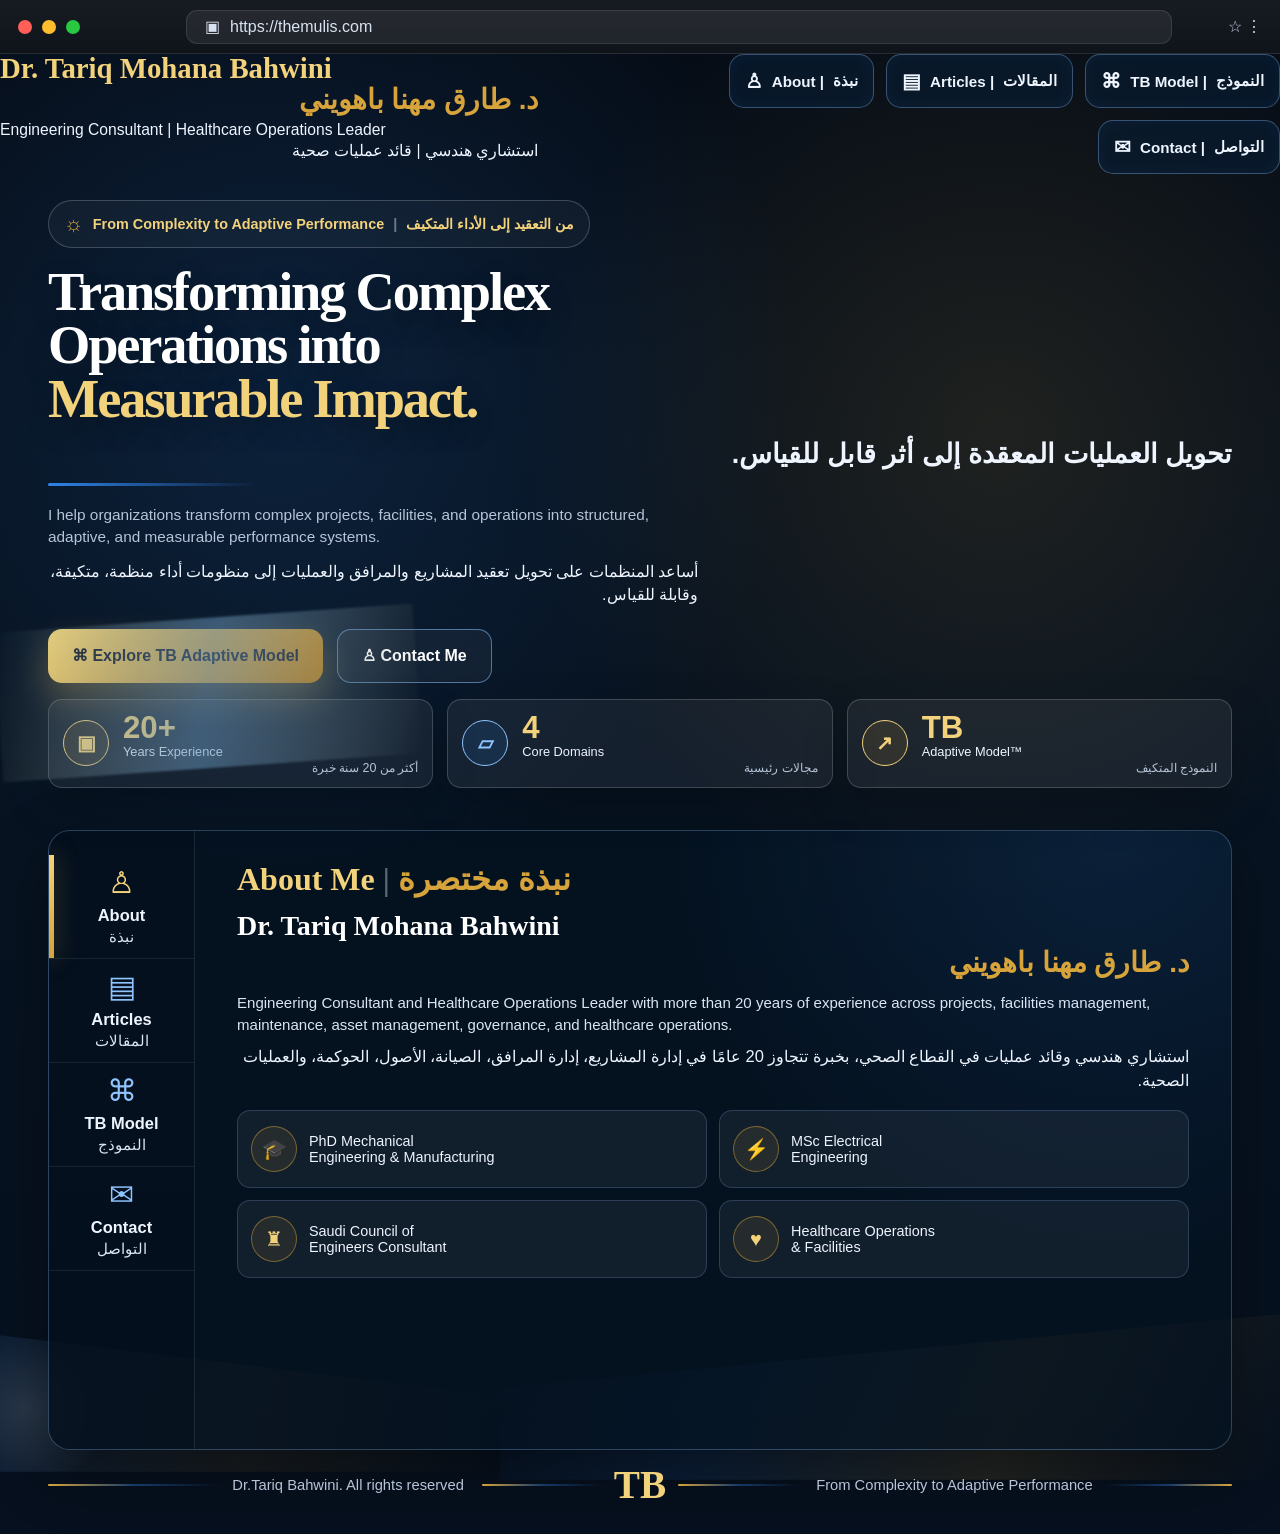
==== index.html @ d9ad5462 "Add files via upload" ====
<!DOCTYPE html><html lang="en"><head><meta charset="UTF-8"/><meta name="viewport" content="width=device-width, initial-scale=1.0"/><title>Dr. Tariq Mohana Bahwini | themulis.com</title><link rel="stylesheet" href="styles.css"/></head><body><main class="website-frame"><section class="browser-bar" aria-hidden="true"><div class="browser-dots"><span></span><span></span><span></span></div><div class="address-bar"><span>▣</span><span>https://themulis.com</span></div><div class="browser-icons">☆ ⋮</div></section>
<header class="top-header">
  <div class="brand-block"><h1>Dr. Tariq Mohana Bahwini</h1><h2 class="ar" dir="rtl">د. طارق مهنا باهويني</h2><p>Engineering Consultant | Healthcare Operations Leader</p><p class="ar" dir="rtl">استشاري هندسي | قائد عمليات صحية</p></div>
  <nav class="top-nav"><a class="" href="about.html"><span class="nav-icon">♙</span> About | <span class="ar">نبذة</span></a><a class="" href="articles.html"><span class="nav-icon">▤</span> Articles | <span class="ar">المقالات</span></a><a class="" href="tb-model.html"><span class="nav-icon">⌘</span> TB Model | <span class="ar">النموذج</span></a><a class="" href="contact.html"><span class="nav-icon">✉</span> Contact | <span class="ar">التواصل</span></a></nav>
</header><div class="page-shell home"><section class="hero-layout"><div class="hero-left"><div class="tagline"><span class="sun">☼</span><span>From Complexity to Adaptive Performance</span><span class="divider">|</span><span class="ar" dir="rtl">من التعقيد إلى الأداء المتكيف</span></div><h3 class="main-title">Transforming Complex<br/>Operations into<br/><span>Measurable Impact.</span></h3><h4 class="main-title-ar ar" dir="rtl">تحويل العمليات المعقدة إلى أثر قابل للقياس.</h4><div class="title-line"></div><p class="intro">I help organizations transform complex projects, facilities, and operations into structured, adaptive, and measurable performance systems.</p><p class="intro ar" dir="rtl">أساعد المنظمات على تحويل تعقيد المشاريع والمرافق والعمليات إلى منظومات أداء منظمة، متكيفة، وقابلة للقياس.</p><div class="actions"><a class="btn btn-gold" href="tb-model.html">⌘ Explore TB Adaptive Model</a><a class="btn btn-outline" href="contact.html">♙ Contact Me</a></div><div class="quick-stats"><div class="stat"><div class="circle-icon gold">▣</div><strong>20+</strong><p>Years Experience</p><small class="ar" dir="rtl">أكثر من 20 سنة خبرة</small></div><div class="stat"><div class="circle-icon blue">▱</div><strong>4</strong><p>Core Domains</p><small class="ar" dir="rtl">مجالات رئيسية</small></div><div class="stat"><div class="circle-icon gold">↗</div><strong>TB</strong><p>Adaptive Model™</p><small class="ar" dir="rtl">النموذج المتكيف</small></div></div></div><aside class="content-panel"><div class="side-tabs"><a class="side-tab active" href="about.html"><span>♙</span><strong>About</strong><small class="ar">نبذة</small></a><a class="side-tab" href="articles.html"><span>▤</span><strong>Articles</strong><small class="ar">المقالات</small></a><a class="side-tab" href="tb-model.html"><span>⌘</span><strong>TB Model</strong><small class="ar">النموذج</small></a><a class="side-tab" href="contact.html"><span>✉</span><strong>Contact</strong><small class="ar">التواصل</small></a></div><div class="panel-body"><section class="panel-section"><h3>About Me <span>|</span> <b class="ar">نبذة مختصرة</b></h3><h4>Dr. Tariq Mohana Bahwini</h4><h5 class="ar" dir="rtl">د. طارق مهنا باهويني</h5><p>Engineering Consultant and Healthcare Operations Leader with more than 20 years of experience across projects, facilities management, maintenance, asset management, governance, and healthcare operations.</p><p class="ar" dir="rtl">استشاري هندسي وقائد عمليات في القطاع الصحي، بخبرة تتجاوز 20 عامًا في إدارة المشاريع، إدارة المرافق، الصيانة، الأصول، الحوكمة، والعمليات الصحية.</p><div class="credentials"><div><span>🎓</span> PhD Mechanical<br/>Engineering & Manufacturing</div><div><span>⚡</span> MSc Electrical<br/>Engineering</div><div><span>♜</span> Saudi Council of<br/>Engineers Consultant</div><div><span>♥</span> Healthcare Operations<br/>& Facilities</div></div></section></div></aside></section><footer class="footer"><div class="footer-left"><span></span> Dr.Tariq Bahwini. All rights reserved</div><div class="footer-center"><span></span><b>TB</b><span></span></div><div class="footer-right">From Complexity to Adaptive Performance <span></span></div></footer></div></main><script src="script.js"></script></body></html>
---- styles.css ----
/* themulis.com — Multi-page Executive Website | Arabic font: Jannat */
:root{
  --navy-950:#050c16;--navy-900:#071321;--blue:#2f84e8;--blue-soft:#8fc4ff;
  --gold:#d7a33b;--gold-light:#f3d27c;--text:#eef5ff;--muted:#b6c4d8;
  --line:rgba(255,255,255,.14);--line-gold:rgba(215,163,59,.55);--shadow:0 22px 60px rgba(0,0,0,.38)
}
*{box-sizing:border-box}
html,body{margin:0;width:100%;min-height:100%;color:var(--text);background:#030812;font-family:Inter,"Segoe UI",Arial,sans-serif}
html{scroll-behavior:smooth} body{overflow-x:hidden}
.ar{font-family:Jannat,"Janna LT",Tajawal,"Noto Kufi Arabic","Segoe UI",Tahoma,Arial,sans-serif}
a{color:inherit}
.website-frame{width:100%;min-height:100vh;background:radial-gradient(circle at 22% 25%,rgba(47,132,232,.16),transparent 34%),radial-gradient(circle at 78% 28%,rgba(215,163,59,.12),transparent 32%),linear-gradient(180deg,var(--navy-950) 0%,var(--navy-900) 55%,#06101e 100%);position:relative;overflow:hidden}
.website-frame:before{content:"";position:absolute;left:0;bottom:62px;width:520px;height:210px;background:radial-gradient(circle at 5% 70%,rgba(255,255,255,.16),transparent 16%),linear-gradient(100deg,rgba(47,132,232,.15),rgba(215,163,59,.12),transparent);clip-path:polygon(0 35%,100% 65%,100% 100%,0 100%);opacity:.75}
.website-frame:after{content:"";position:absolute;right:0;bottom:54px;width:780px;height:230px;background:linear-gradient(115deg,transparent,rgba(47,132,232,.16),rgba(215,163,59,.18),transparent);clip-path:polygon(0 60%,100% 28%,100% 100%,0 100%);opacity:.75}
.browser-bar{height:54px;padding:0 18px;display:grid;grid-template-columns:150px 1fr 72px;align-items:center;gap:18px;background:linear-gradient(180deg,#171b22,#0f131a);border-bottom:1px solid rgba(255,255,255,.08);color:#d9e2f0;position:relative;z-index:5}
.browser-dots{display:flex;gap:10px;align-items:center}.browser-dots span{width:14px;height:14px;border-radius:50%;display:block}.browser-dots span:nth-child(1){background:#ff5f57}.browser-dots span:nth-child(2){background:#ffbd2e}.browser-dots span:nth-child(3){background:#28c840}
.address-bar{height:34px;border-radius:11px;background:rgba(255,255,255,.07);border:1px solid rgba(255,255,255,.10);display:flex;align-items:center;gap:10px;padding:0 18px}.browser-icons{text-align:right;color:#c8d3e4}
.page-shell{max-width:1720px;min-height:calc(100vh - 54px);margin:0 auto;padding:18px 48px 14px;position:relative;z-index:2;display:grid;grid-template-rows:auto 1fr auto;gap:12px}
.page-shell.home{height:calc(100vh - 54px);min-height:706px;overflow:hidden}
.top-header{display:grid;grid-template-columns:.86fr 1.14fr;gap:28px;align-items:start}
.brand-block h1{margin:0;color:var(--gold-light);font-family:Georgia,"Times New Roman",serif;font-size:clamp(1.75rem,2.25vw,2.75rem);font-weight:800;line-height:1.02}
.brand-block h2{margin:3px 0 6px;color:var(--gold);font-size:clamp(1.55rem,2.15vw,2.55rem);line-height:1.05;font-weight:800}
.brand-block p{margin:2px 0;color:var(--text);font-size:.98rem}
.top-nav{display:flex;justify-content:flex-end;gap:12px;flex-wrap:wrap}
.top-nav a{text-decoration:none;min-width:138px;height:54px;padding:0 15px;display:inline-flex;align-items:center;justify-content:center;gap:9px;border-radius:15px;color:var(--text);background:rgba(9,28,50,.68);border:1px solid rgba(143,196,255,.35);box-shadow:inset 0 0 18px rgba(47,132,232,.06);font-weight:700;font-size:.95rem}
.top-nav a.active,.top-nav a:hover{color:var(--gold-light);border-color:var(--line-gold);box-shadow:0 0 22px rgba(215,163,59,.18),inset 0 0 22px rgba(215,163,59,.08)}
.nav-icon{font-size:1.25rem}
.hero-layout{display:grid;grid-template-columns:.88fr 1.12fr;gap:42px;align-items:stretch;min-height:0}
.hero-left{padding-top:8px;position:relative;display:flex;flex-direction:column}
.hero-left:before{content:"";position:absolute;left:-50px;bottom:20px;width:420px;height:150px;opacity:.75;background:linear-gradient(100deg,transparent,rgba(47,132,232,.5),transparent),linear-gradient(105deg,transparent,rgba(215,163,59,.45),transparent);transform:rotate(-4deg);filter:blur(1px);pointer-events:none}
.tagline{display:inline-flex;align-items:center;gap:9px;width:fit-content;max-width:100%;color:var(--gold-light);border:1px solid rgba(255,255,255,.20);background:rgba(255,255,255,.035);border-radius:26px;padding:10px 15px;font-size:.9rem;font-weight:750;margin-bottom:18px}.sun{font-size:1.35rem;color:var(--gold)}.divider{color:rgba(255,255,255,.4)}
.main-title{margin:0;color:#fff;font-family:Georgia,"Times New Roman",serif;font-size:clamp(2.55rem,4.25vw,4.65rem);line-height:.98;font-weight:900;letter-spacing:-.04em;text-shadow:0 12px 28px rgba(0,0,0,.28)}
.main-title span{color:var(--gold-light)}.main-title-ar{margin:12px 0 0;color:#eef5ff;font-size:clamp(1.35rem,2.1vw,2.25rem);line-height:1.22;font-weight:850}
.title-line{width:210px;height:3px;border-radius:999px;margin:12px 0;background:linear-gradient(90deg,var(--blue),transparent)}
.intro{max-width:650px;margin:6px 0;color:var(--muted);font-size:.96rem;line-height:1.45}.intro.ar{color:var(--text);font-size:1rem}
.actions{margin-top:16px;display:flex;gap:14px;flex-wrap:wrap}.btn{min-height:54px;padding:0 24px;border-radius:14px;display:inline-flex;align-items:center;justify-content:center;gap:10px;text-decoration:none;font-size:1rem;font-weight:800;transition:transform .22s ease,box-shadow .22s ease}.btn:hover{transform:translateY(-2px)}
.btn-gold{color:#111827;background:linear-gradient(135deg,#f6d879,#d7a33b 60%,#b77b16);box-shadow:0 16px 34px rgba(215,163,59,.32)}.btn-outline{color:#fff;background:rgba(255,255,255,.045);border:1px solid rgba(143,196,255,.52)}
.quick-stats{margin-top:auto;display:grid;grid-template-columns:repeat(3,minmax(0,1fr));gap:14px;padding-top:16px}.stat{min-height:86px;display:grid;grid-template-columns:50px 1fr;column-gap:10px;align-items:center;padding:12px 14px;border-radius:14px;background:rgba(255,255,255,.06);border:1px solid rgba(255,255,255,.18);box-shadow:0 18px 44px rgba(0,0,0,.22)}
.circle-icon{grid-row:span 3;width:46px;height:46px;border-radius:50%;display:grid;place-items:center;font-weight:900;font-size:1.28rem;border:1px solid currentColor}.circle-icon.gold{color:var(--gold-light);background:rgba(215,163,59,.11)}.circle-icon.blue{color:var(--blue-soft);background:rgba(47,132,232,.12)}
.stat strong{color:var(--gold-light);font-size:1.95rem;line-height:1}.stat p{margin:1px 0;color:var(--text);font-size:.8rem}.stat small{color:var(--muted);font-size:.78rem}
.content-panel{display:grid;grid-template-columns:146px 1fr;min-height:0;height:100%;border-radius:22px;background:radial-gradient(circle at 90% 0%,rgba(47,132,232,.12),transparent 36%),rgba(5,18,33,.72);border:1px solid rgba(143,196,255,.28);box-shadow:var(--shadow);overflow:hidden}
.side-tabs{padding:24px 0;background:rgba(5,15,28,.45);border-right:1px solid rgba(255,255,255,.10)}.side-tab{height:104px;padding:10px;text-decoration:none;color:var(--text);display:flex;flex-direction:column;align-items:center;justify-content:center;text-align:center;border-bottom:1px solid rgba(255,255,255,.08);position:relative}.side-tab.active:before{content:"";position:absolute;left:0;top:0;width:5px;height:100%;background:linear-gradient(180deg,var(--gold-light),var(--gold));box-shadow:0 0 22px rgba(215,163,59,.5)}
.side-tab span{color:var(--blue-soft);font-size:1.85rem;margin-bottom:6px}.side-tab.active span{color:var(--gold-light)}.side-tab strong{font-size:1.03rem;line-height:1.1}.side-tab small{font-size:.95rem;color:#dbe5f4;margin-top:4px}
.panel-body{padding:32px 42px;position:relative;overflow:hidden}.panel-section{margin-bottom:20px}.panel-section h3{margin:0 0 14px;color:var(--gold-light);font-family:Georgia,"Times New Roman",serif;font-size:2rem;line-height:1.05}.panel-section h3 span{color:rgba(255,255,255,.36)}.panel-section h3 b{color:var(--gold);font-family:Jannat,"Janna LT",Tajawal,Arial,sans-serif}
.panel-section h4{margin:0 0 4px;font-size:1.75rem;font-family:Georgia,"Times New Roman",serif;color:#fff}.panel-section h5{margin:0 0 12px;color:var(--gold);font-size:1.75rem;line-height:1.2}.panel-section p{color:#dbe5f4;font-size:.94rem;line-height:1.45;margin:9px 0}.panel-section p.ar{font-size:1.03rem;color:var(--text)}
.credentials{margin-top:18px;display:grid;grid-template-columns:repeat(2,minmax(0,1fr));gap:12px}.credentials div{min-height:78px;display:flex;align-items:center;gap:12px;padding:13px;border-radius:13px;background:rgba(255,255,255,.055);border:1px solid rgba(143,196,255,.20);color:var(--text);font-size:.9rem}.credentials span{width:46px;height:46px;flex:0 0 46px;border-radius:50%;display:grid;place-items:center;color:var(--gold-light);border:1px solid rgba(215,163,59,.48);background:rgba(215,163,59,.10);font-size:1.25rem}
.small-section{padding-top:14px;border-top:1px solid rgba(255,255,255,.08)}.panel-link{display:inline-block;margin-top:6px;color:var(--gold-light);text-decoration:none;font-weight:800}.cycle{display:inline-block;color:#08121e!important;background:linear-gradient(135deg,#f6d879,#d7a33b);padding:9px 14px;border-radius:999px;font-weight:850}.contact-links{display:flex;flex-wrap:wrap;gap:9px;margin-top:12px}.contact-links a{text-decoration:none;color:var(--text);border:1px solid rgba(143,196,255,.25);background:rgba(255,255,255,.05);padding:8px 12px;border-radius:12px;font-weight:700;font-size:.9rem}
.footer{display:grid;grid-template-columns:1fr auto 1fr;align-items:center;gap:18px;color:var(--muted);font-size:.92rem;position:relative;z-index:3;min-height:46px}.footer-left,.footer-right,.footer-center{display:flex;align-items:center;gap:12px}.footer-right{justify-content:flex-end}.footer-left span,.footer-right span,.footer-center span{height:2px;flex:1;min-width:90px;border-radius:99px;background:linear-gradient(90deg,var(--gold),rgba(47,132,232,.38),transparent)}.footer-right span{background:linear-gradient(90deg,transparent,rgba(47,132,232,.38),var(--gold))}.footer-center b{font-family:Georgia,"Times New Roman",serif;color:var(--gold-light);font-size:2.45rem;line-height:1}.footer-center span{width:120px;flex:unset}

/* Inner pages */
.inner-shell{max-width:1220px;margin:0 auto;padding:28px 48px 42px;position:relative;z-index:2}
.inner-card{background:rgba(5,18,33,.78);border:1px solid rgba(143,196,255,.24);border-radius:24px;box-shadow:var(--shadow);padding:34px;margin-top:24px}
.inner-title{color:var(--gold-light);font-family:Georgia,"Times New Roman",serif;font-size:2.55rem;margin:0 0 8px}.inner-subtitle{color:var(--muted);font-size:1.05rem;margin:0 0 22px}
.back-link{display:inline-flex;gap:8px;align-items:center;text-decoration:none;color:#111827;background:linear-gradient(135deg,#f6d879,#d7a33b);padding:12px 18px;border-radius:12px;font-weight:800}
.cv-grid,.article-grid,.model-grid,.contact-grid{display:grid;grid-template-columns:repeat(2,minmax(0,1fr));gap:18px}.cv-block,.article-card,.model-card,.contact-card{background:rgba(255,255,255,.055);border:1px solid rgba(215,163,59,.18);border-radius:18px;padding:20px}.cv-block h3,.article-card h3,.model-card h3,.contact-card h3{color:var(--gold-light);margin:0 0 10px;font-size:1.25rem}.cv-block p,.cv-block li,.article-card p,.model-card p,.contact-card li{color:#dbe5f4;line-height:1.55}.full{grid-column:1/-1}.cv-block ul,.contact-card ul{margin:0;padding-left:20px}.contact-card a,.article-card a{color:var(--gold-light);font-weight:800;text-decoration:none}.badge-row{display:flex;flex-wrap:wrap;gap:10px}.badge{border:1px solid rgba(143,196,255,.28);border-radius:999px;padding:8px 12px;color:#fff;background:rgba(255,255,255,.05);font-weight:700}

@media(max-width:1280px){.page-shell.home{height:auto;min-height:calc(100vh - 54px);overflow:visible}.website-frame{height:auto;min-height:100vh;overflow:visible}.hero-layout{grid-template-columns:1fr}.content-panel{min-height:620px}}
@media(max-width:960px){.browser-bar{display:none}.page-shell,.inner-shell{padding:22px 18px;height:auto}.top-header{grid-template-columns:1fr}.top-nav{justify-content:flex-start}.top-nav a{min-width:135px}.quick-stats,.cv-grid,.article-grid,.model-grid,.contact-grid{grid-template-columns:1fr}.content-panel{grid-template-columns:1fr;min-height:auto}.side-tabs{display:grid;grid-template-columns:repeat(4,1fr);padding:0;border-right:none;border-bottom:1px solid rgba(255,255,255,.10)}.side-tab{height:86px}.side-tab.active:before{width:100%;height:4px}.panel-body{padding:28px 22px}.credentials{grid-template-columns:1fr}.footer{grid-template-columns:1fr}.footer-right{justify-content:flex-start}}
@media(max-width:640px){.brand-block h1{font-size:2rem}.brand-block h2{font-size:1.75rem}.tagline{display:flex;flex-wrap:wrap}.main-title{font-size:2.65rem}.main-title-ar{font-size:1.35rem}.actions .btn{width:100%}.top-nav{display:none}.side-tabs{grid-template-columns:repeat(2,1fr)}.panel-section h3{font-size:1.65rem}.panel-section h4,.panel-section h5{font-size:1.42rem}.inner-title{font-size:2rem}.inner-card{padding:22px}}
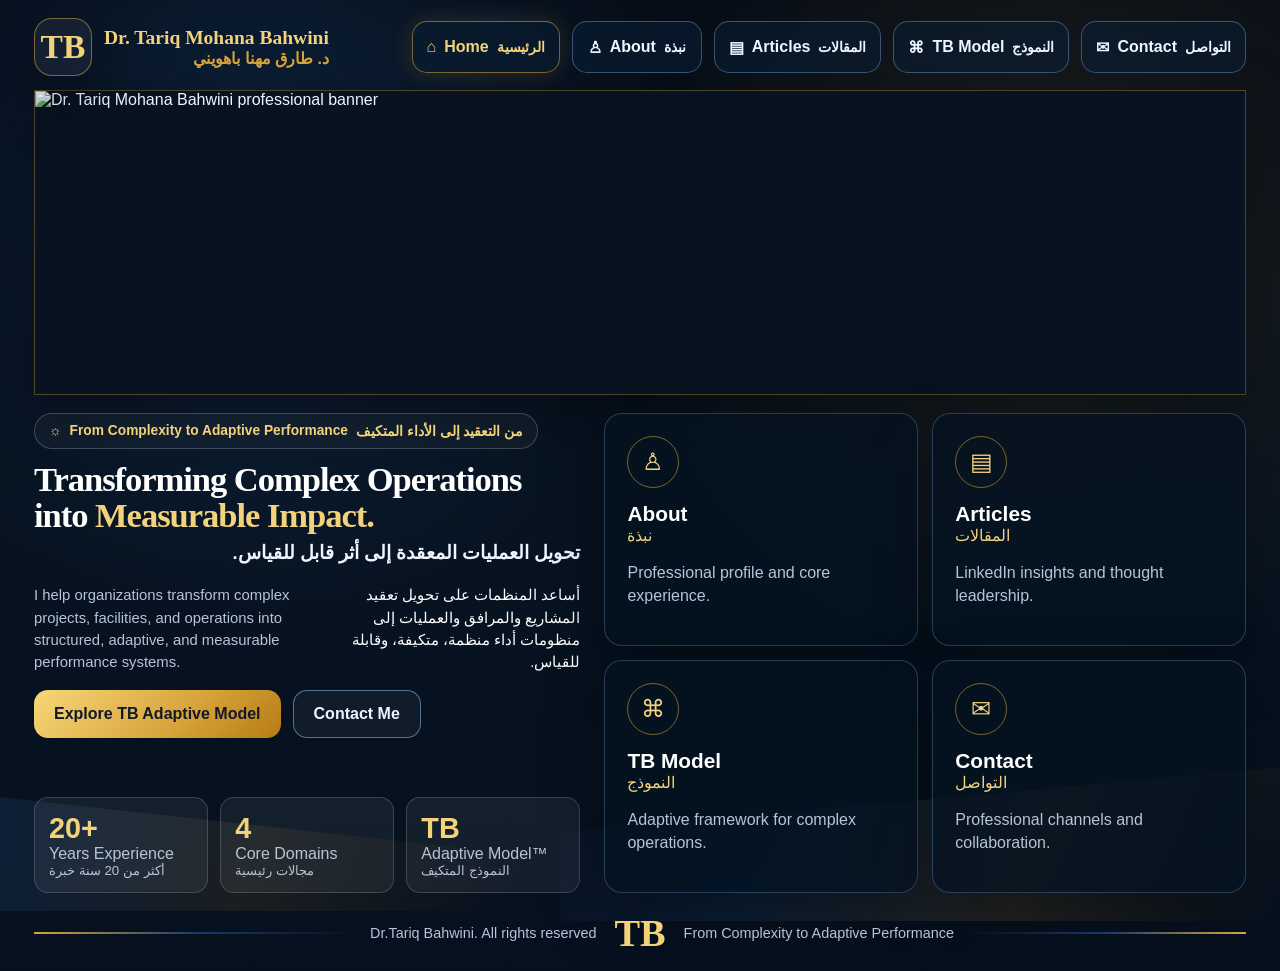
==== commit ecd16617: "Add files via upload" ====
--- a/index.html
+++ b/index.html
@@ -1,5 +1,69 @@
-<!DOCTYPE html><html lang="en"><head><meta charset="UTF-8"/><meta name="viewport" content="width=device-width, initial-scale=1.0"/><title>Dr. Tariq Mohana Bahwini | themulis.com</title><link rel="stylesheet" href="styles.css"/></head><body><main class="website-frame"><section class="browser-bar" aria-hidden="true"><div class="browser-dots"><span></span><span></span><span></span></div><div class="address-bar"><span>▣</span><span>https://themulis.com</span></div><div class="browser-icons">☆ ⋮</div></section>
-<header class="top-header">
-  <div class="brand-block"><h1>Dr. Tariq Mohana Bahwini</h1><h2 class="ar" dir="rtl">د. طارق مهنا باهويني</h2><p>Engineering Consultant | Healthcare Operations Leader</p><p class="ar" dir="rtl">استشاري هندسي | قائد عمليات صحية</p></div>
-  <nav class="top-nav"><a class="" href="about.html"><span class="nav-icon">♙</span> About | <span class="ar">نبذة</span></a><a class="" href="articles.html"><span class="nav-icon">▤</span> Articles | <span class="ar">المقالات</span></a><a class="" href="tb-model.html"><span class="nav-icon">⌘</span> TB Model | <span class="ar">النموذج</span></a><a class="" href="contact.html"><span class="nav-icon">✉</span> Contact | <span class="ar">التواصل</span></a></nav>
-</header><div class="page-shell home"><section class="hero-layout"><div class="hero-left"><div class="tagline"><span class="sun">☼</span><span>From Complexity to Adaptive Performance</span><span class="divider">|</span><span class="ar" dir="rtl">من التعقيد إلى الأداء المتكيف</span></div><h3 class="main-title">Transforming Complex<br/>Operations into<br/><span>Measurable Impact.</span></h3><h4 class="main-title-ar ar" dir="rtl">تحويل العمليات المعقدة إلى أثر قابل للقياس.</h4><div class="title-line"></div><p class="intro">I help organizations transform complex projects, facilities, and operations into structured, adaptive, and measurable performance systems.</p><p class="intro ar" dir="rtl">أساعد المنظمات على تحويل تعقيد المشاريع والمرافق والعمليات إلى منظومات أداء منظمة، متكيفة، وقابلة للقياس.</p><div class="actions"><a class="btn btn-gold" href="tb-model.html">⌘ Explore TB Adaptive Model</a><a class="btn btn-outline" href="contact.html">♙ Contact Me</a></div><div class="quick-stats"><div class="stat"><div class="circle-icon gold">▣</div><strong>20+</strong><p>Years Experience</p><small class="ar" dir="rtl">أكثر من 20 سنة خبرة</small></div><div class="stat"><div class="circle-icon blue">▱</div><strong>4</strong><p>Core Domains</p><small class="ar" dir="rtl">مجالات رئيسية</small></div><div class="stat"><div class="circle-icon gold">↗</div><strong>TB</strong><p>Adaptive Model™</p><small class="ar" dir="rtl">النموذج المتكيف</small></div></div></div><aside class="content-panel"><div class="side-tabs"><a class="side-tab active" href="about.html"><span>♙</span><strong>About</strong><small class="ar">نبذة</small></a><a class="side-tab" href="articles.html"><span>▤</span><strong>Articles</strong><small class="ar">المقالات</small></a><a class="side-tab" href="tb-model.html"><span>⌘</span><strong>TB Model</strong><small class="ar">النموذج</small></a><a class="side-tab" href="contact.html"><span>✉</span><strong>Contact</strong><small class="ar">التواصل</small></a></div><div class="panel-body"><section class="panel-section"><h3>About Me <span>|</span> <b class="ar">نبذة مختصرة</b></h3><h4>Dr. Tariq Mohana Bahwini</h4><h5 class="ar" dir="rtl">د. طارق مهنا باهويني</h5><p>Engineering Consultant and Healthcare Operations Leader with more than 20 years of experience across projects, facilities management, maintenance, asset management, governance, and healthcare operations.</p><p class="ar" dir="rtl">استشاري هندسي وقائد عمليات في القطاع الصحي، بخبرة تتجاوز 20 عامًا في إدارة المشاريع، إدارة المرافق، الصيانة، الأصول، الحوكمة، والعمليات الصحية.</p><div class="credentials"><div><span>🎓</span> PhD Mechanical<br/>Engineering & Manufacturing</div><div><span>⚡</span> MSc Electrical<br/>Engineering</div><div><span>♜</span> Saudi Council of<br/>Engineers Consultant</div><div><span>♥</span> Healthcare Operations<br/>& Facilities</div></div></section></div></aside></section><footer class="footer"><div class="footer-left"><span></span> Dr.Tariq Bahwini. All rights reserved</div><div class="footer-center"><span></span><b>TB</b><span></span></div><div class="footer-right">From Complexity to Adaptive Performance <span></span></div></footer></div></main><script src="script.js"></script></body></html>+<!DOCTYPE html>
+<html lang="en">
+<head>
+  <meta charset="UTF-8" />
+  <meta name="viewport" content="width=device-width, initial-scale=1.0" />
+  <title>Dr. Tariq Mohana Bahwini | themulis.com</title>
+  <link rel="stylesheet" href="styles.css" />
+</head>
+<body>
+<main class="site">
+  
+<header class="site-header">
+  <a class="brand" href="index.html" aria-label="Home">
+    <strong>TB</strong>
+    <div>
+      <b>Dr. Tariq Mohana Bahwini</b>
+      <small class="ar" dir="rtl">د. طارق مهنا باهويني</small>
+    </div>
+  </a>
+  <button class="menu-toggle" aria-label="Open menu">☰</button>
+  <nav class="site-nav"><a class="active" href="index.html"><span>⌂</span>Home<small class="ar">الرئيسية</small></a><a class="" href="about.html"><span>♙</span>About<small class="ar">نبذة</small></a><a class="" href="articles.html"><span>▤</span>Articles<small class="ar">المقالات</small></a><a class="" href="tb-model.html"><span>⌘</span>TB Model<small class="ar">النموذج</small></a><a class="" href="contact.html"><span>✉</span>Contact<small class="ar">التواصل</small></a></nav>
+</header>
+
+  <section class="banner-hero">
+    <img src="assets/linkedin-banner.png" alt="Dr. Tariq Mohana Bahwini professional banner" />
+  </section>
+
+  <section class="home-grid">
+    <div class="hero-copy">
+      <div class="tagline">
+        <span>☼</span>
+        <p>From Complexity to Adaptive Performance</p>
+        <b class="ar" dir="rtl">من التعقيد إلى الأداء المتكيف</b>
+      </div>
+      <h1>Transforming Complex Operations into <em>Measurable Impact.</em></h1>
+      <h2 class="ar" dir="rtl">تحويل العمليات المعقدة إلى أثر قابل للقياس.</h2>
+      <div class="intro-row">
+        <p>I help organizations transform complex projects, facilities, and operations into structured, adaptive, and measurable performance systems.</p>
+        <p class="ar" dir="rtl">أساعد المنظمات على تحويل تعقيد المشاريع والمرافق والعمليات إلى منظومات أداء منظمة، متكيفة، وقابلة للقياس.</p>
+      </div>
+      <div class="actions">
+        <a class="btn gold" href="tb-model.html">Explore TB Adaptive Model</a>
+        <a class="btn ghost" href="contact.html">Contact Me</a>
+      </div>
+      <div class="stats">
+        <article><b>20+</b><span>Years Experience</span><small class="ar">أكثر من 20 سنة خبرة</small></article>
+        <article><b>4</b><span>Core Domains</span><small class="ar">مجالات رئيسية</small></article>
+        <article><b>TB</b><span>Adaptive Model™</span><small class="ar">النموذج المتكيف</small></article>
+      </div>
+    </div>
+
+    <div class="home-panel">
+      <a href="about.html"><span>♙</span><b>About</b><small class="ar">نبذة</small><p>Professional profile and core experience.</p></a>
+      <a href="articles.html"><span>▤</span><b>Articles</b><small class="ar">المقالات</small><p>LinkedIn insights and thought leadership.</p></a>
+      <a href="tb-model.html"><span>⌘</span><b>TB Model</b><small class="ar">النموذج</small><p>Adaptive framework for complex operations.</p></a>
+      <a href="contact.html"><span>✉</span><b>Contact</b><small class="ar">التواصل</small><p>Professional channels and collaboration.</p></a>
+    </div>
+  </section>
+  
+<footer class="footer">
+  <div><span></span>Dr.Tariq Bahwini. All rights reserved</div>
+  <strong>TB</strong>
+  <div>From Complexity to Adaptive Performance<span></span></div>
+</footer>
+
+</main>
+<script src="script.js"></script>
+</body>
+</html>
--- a/styles.css
+++ b/styles.css
@@ -1,59 +1,14 @@
-/* themulis.com — Multi-page Executive Website | Arabic font: Jannat */
-:root{
-  --navy-950:#050c16;--navy-900:#071321;--blue:#2f84e8;--blue-soft:#8fc4ff;
-  --gold:#d7a33b;--gold-light:#f3d27c;--text:#eef5ff;--muted:#b6c4d8;
-  --line:rgba(255,255,255,.14);--line-gold:rgba(215,163,59,.55);--shadow:0 22px 60px rgba(0,0,0,.38)
-}
-*{box-sizing:border-box}
-html,body{margin:0;width:100%;min-height:100%;color:var(--text);background:#030812;font-family:Inter,"Segoe UI",Arial,sans-serif}
-html{scroll-behavior:smooth} body{overflow-x:hidden}
-.ar{font-family:Jannat,"Janna LT",Tajawal,"Noto Kufi Arabic","Segoe UI",Tahoma,Arial,sans-serif}
-a{color:inherit}
-.website-frame{width:100%;min-height:100vh;background:radial-gradient(circle at 22% 25%,rgba(47,132,232,.16),transparent 34%),radial-gradient(circle at 78% 28%,rgba(215,163,59,.12),transparent 32%),linear-gradient(180deg,var(--navy-950) 0%,var(--navy-900) 55%,#06101e 100%);position:relative;overflow:hidden}
-.website-frame:before{content:"";position:absolute;left:0;bottom:62px;width:520px;height:210px;background:radial-gradient(circle at 5% 70%,rgba(255,255,255,.16),transparent 16%),linear-gradient(100deg,rgba(47,132,232,.15),rgba(215,163,59,.12),transparent);clip-path:polygon(0 35%,100% 65%,100% 100%,0 100%);opacity:.75}
-.website-frame:after{content:"";position:absolute;right:0;bottom:54px;width:780px;height:230px;background:linear-gradient(115deg,transparent,rgba(47,132,232,.16),rgba(215,163,59,.18),transparent);clip-path:polygon(0 60%,100% 28%,100% 100%,0 100%);opacity:.75}
-.browser-bar{height:54px;padding:0 18px;display:grid;grid-template-columns:150px 1fr 72px;align-items:center;gap:18px;background:linear-gradient(180deg,#171b22,#0f131a);border-bottom:1px solid rgba(255,255,255,.08);color:#d9e2f0;position:relative;z-index:5}
-.browser-dots{display:flex;gap:10px;align-items:center}.browser-dots span{width:14px;height:14px;border-radius:50%;display:block}.browser-dots span:nth-child(1){background:#ff5f57}.browser-dots span:nth-child(2){background:#ffbd2e}.browser-dots span:nth-child(3){background:#28c840}
-.address-bar{height:34px;border-radius:11px;background:rgba(255,255,255,.07);border:1px solid rgba(255,255,255,.10);display:flex;align-items:center;gap:10px;padding:0 18px}.browser-icons{text-align:right;color:#c8d3e4}
-.page-shell{max-width:1720px;min-height:calc(100vh - 54px);margin:0 auto;padding:18px 48px 14px;position:relative;z-index:2;display:grid;grid-template-rows:auto 1fr auto;gap:12px}
-.page-shell.home{height:calc(100vh - 54px);min-height:706px;overflow:hidden}
-.top-header{display:grid;grid-template-columns:.86fr 1.14fr;gap:28px;align-items:start}
-.brand-block h1{margin:0;color:var(--gold-light);font-family:Georgia,"Times New Roman",serif;font-size:clamp(1.75rem,2.25vw,2.75rem);font-weight:800;line-height:1.02}
-.brand-block h2{margin:3px 0 6px;color:var(--gold);font-size:clamp(1.55rem,2.15vw,2.55rem);line-height:1.05;font-weight:800}
-.brand-block p{margin:2px 0;color:var(--text);font-size:.98rem}
-.top-nav{display:flex;justify-content:flex-end;gap:12px;flex-wrap:wrap}
-.top-nav a{text-decoration:none;min-width:138px;height:54px;padding:0 15px;display:inline-flex;align-items:center;justify-content:center;gap:9px;border-radius:15px;color:var(--text);background:rgba(9,28,50,.68);border:1px solid rgba(143,196,255,.35);box-shadow:inset 0 0 18px rgba(47,132,232,.06);font-weight:700;font-size:.95rem}
-.top-nav a.active,.top-nav a:hover{color:var(--gold-light);border-color:var(--line-gold);box-shadow:0 0 22px rgba(215,163,59,.18),inset 0 0 22px rgba(215,163,59,.08)}
-.nav-icon{font-size:1.25rem}
-.hero-layout{display:grid;grid-template-columns:.88fr 1.12fr;gap:42px;align-items:stretch;min-height:0}
-.hero-left{padding-top:8px;position:relative;display:flex;flex-direction:column}
-.hero-left:before{content:"";position:absolute;left:-50px;bottom:20px;width:420px;height:150px;opacity:.75;background:linear-gradient(100deg,transparent,rgba(47,132,232,.5),transparent),linear-gradient(105deg,transparent,rgba(215,163,59,.45),transparent);transform:rotate(-4deg);filter:blur(1px);pointer-events:none}
-.tagline{display:inline-flex;align-items:center;gap:9px;width:fit-content;max-width:100%;color:var(--gold-light);border:1px solid rgba(255,255,255,.20);background:rgba(255,255,255,.035);border-radius:26px;padding:10px 15px;font-size:.9rem;font-weight:750;margin-bottom:18px}.sun{font-size:1.35rem;color:var(--gold)}.divider{color:rgba(255,255,255,.4)}
-.main-title{margin:0;color:#fff;font-family:Georgia,"Times New Roman",serif;font-size:clamp(2.55rem,4.25vw,4.65rem);line-height:.98;font-weight:900;letter-spacing:-.04em;text-shadow:0 12px 28px rgba(0,0,0,.28)}
-.main-title span{color:var(--gold-light)}.main-title-ar{margin:12px 0 0;color:#eef5ff;font-size:clamp(1.35rem,2.1vw,2.25rem);line-height:1.22;font-weight:850}
-.title-line{width:210px;height:3px;border-radius:999px;margin:12px 0;background:linear-gradient(90deg,var(--blue),transparent)}
-.intro{max-width:650px;margin:6px 0;color:var(--muted);font-size:.96rem;line-height:1.45}.intro.ar{color:var(--text);font-size:1rem}
-.actions{margin-top:16px;display:flex;gap:14px;flex-wrap:wrap}.btn{min-height:54px;padding:0 24px;border-radius:14px;display:inline-flex;align-items:center;justify-content:center;gap:10px;text-decoration:none;font-size:1rem;font-weight:800;transition:transform .22s ease,box-shadow .22s ease}.btn:hover{transform:translateY(-2px)}
-.btn-gold{color:#111827;background:linear-gradient(135deg,#f6d879,#d7a33b 60%,#b77b16);box-shadow:0 16px 34px rgba(215,163,59,.32)}.btn-outline{color:#fff;background:rgba(255,255,255,.045);border:1px solid rgba(143,196,255,.52)}
-.quick-stats{margin-top:auto;display:grid;grid-template-columns:repeat(3,minmax(0,1fr));gap:14px;padding-top:16px}.stat{min-height:86px;display:grid;grid-template-columns:50px 1fr;column-gap:10px;align-items:center;padding:12px 14px;border-radius:14px;background:rgba(255,255,255,.06);border:1px solid rgba(255,255,255,.18);box-shadow:0 18px 44px rgba(0,0,0,.22)}
-.circle-icon{grid-row:span 3;width:46px;height:46px;border-radius:50%;display:grid;place-items:center;font-weight:900;font-size:1.28rem;border:1px solid currentColor}.circle-icon.gold{color:var(--gold-light);background:rgba(215,163,59,.11)}.circle-icon.blue{color:var(--blue-soft);background:rgba(47,132,232,.12)}
-.stat strong{color:var(--gold-light);font-size:1.95rem;line-height:1}.stat p{margin:1px 0;color:var(--text);font-size:.8rem}.stat small{color:var(--muted);font-size:.78rem}
-.content-panel{display:grid;grid-template-columns:146px 1fr;min-height:0;height:100%;border-radius:22px;background:radial-gradient(circle at 90% 0%,rgba(47,132,232,.12),transparent 36%),rgba(5,18,33,.72);border:1px solid rgba(143,196,255,.28);box-shadow:var(--shadow);overflow:hidden}
-.side-tabs{padding:24px 0;background:rgba(5,15,28,.45);border-right:1px solid rgba(255,255,255,.10)}.side-tab{height:104px;padding:10px;text-decoration:none;color:var(--text);display:flex;flex-direction:column;align-items:center;justify-content:center;text-align:center;border-bottom:1px solid rgba(255,255,255,.08);position:relative}.side-tab.active:before{content:"";position:absolute;left:0;top:0;width:5px;height:100%;background:linear-gradient(180deg,var(--gold-light),var(--gold));box-shadow:0 0 22px rgba(215,163,59,.5)}
-.side-tab span{color:var(--blue-soft);font-size:1.85rem;margin-bottom:6px}.side-tab.active span{color:var(--gold-light)}.side-tab strong{font-size:1.03rem;line-height:1.1}.side-tab small{font-size:.95rem;color:#dbe5f4;margin-top:4px}
-.panel-body{padding:32px 42px;position:relative;overflow:hidden}.panel-section{margin-bottom:20px}.panel-section h3{margin:0 0 14px;color:var(--gold-light);font-family:Georgia,"Times New Roman",serif;font-size:2rem;line-height:1.05}.panel-section h3 span{color:rgba(255,255,255,.36)}.panel-section h3 b{color:var(--gold);font-family:Jannat,"Janna LT",Tajawal,Arial,sans-serif}
-.panel-section h4{margin:0 0 4px;font-size:1.75rem;font-family:Georgia,"Times New Roman",serif;color:#fff}.panel-section h5{margin:0 0 12px;color:var(--gold);font-size:1.75rem;line-height:1.2}.panel-section p{color:#dbe5f4;font-size:.94rem;line-height:1.45;margin:9px 0}.panel-section p.ar{font-size:1.03rem;color:var(--text)}
-.credentials{margin-top:18px;display:grid;grid-template-columns:repeat(2,minmax(0,1fr));gap:12px}.credentials div{min-height:78px;display:flex;align-items:center;gap:12px;padding:13px;border-radius:13px;background:rgba(255,255,255,.055);border:1px solid rgba(143,196,255,.20);color:var(--text);font-size:.9rem}.credentials span{width:46px;height:46px;flex:0 0 46px;border-radius:50%;display:grid;place-items:center;color:var(--gold-light);border:1px solid rgba(215,163,59,.48);background:rgba(215,163,59,.10);font-size:1.25rem}
-.small-section{padding-top:14px;border-top:1px solid rgba(255,255,255,.08)}.panel-link{display:inline-block;margin-top:6px;color:var(--gold-light);text-decoration:none;font-weight:800}.cycle{display:inline-block;color:#08121e!important;background:linear-gradient(135deg,#f6d879,#d7a33b);padding:9px 14px;border-radius:999px;font-weight:850}.contact-links{display:flex;flex-wrap:wrap;gap:9px;margin-top:12px}.contact-links a{text-decoration:none;color:var(--text);border:1px solid rgba(143,196,255,.25);background:rgba(255,255,255,.05);padding:8px 12px;border-radius:12px;font-weight:700;font-size:.9rem}
-.footer{display:grid;grid-template-columns:1fr auto 1fr;align-items:center;gap:18px;color:var(--muted);font-size:.92rem;position:relative;z-index:3;min-height:46px}.footer-left,.footer-right,.footer-center{display:flex;align-items:center;gap:12px}.footer-right{justify-content:flex-end}.footer-left span,.footer-right span,.footer-center span{height:2px;flex:1;min-width:90px;border-radius:99px;background:linear-gradient(90deg,var(--gold),rgba(47,132,232,.38),transparent)}.footer-right span{background:linear-gradient(90deg,transparent,rgba(47,132,232,.38),var(--gold))}.footer-center b{font-family:Georgia,"Times New Roman",serif;color:var(--gold-light);font-size:2.45rem;line-height:1}.footer-center span{width:120px;flex:unset}
-
-/* Inner pages */
-.inner-shell{max-width:1220px;margin:0 auto;padding:28px 48px 42px;position:relative;z-index:2}
-.inner-card{background:rgba(5,18,33,.78);border:1px solid rgba(143,196,255,.24);border-radius:24px;box-shadow:var(--shadow);padding:34px;margin-top:24px}
-.inner-title{color:var(--gold-light);font-family:Georgia,"Times New Roman",serif;font-size:2.55rem;margin:0 0 8px}.inner-subtitle{color:var(--muted);font-size:1.05rem;margin:0 0 22px}
-.back-link{display:inline-flex;gap:8px;align-items:center;text-decoration:none;color:#111827;background:linear-gradient(135deg,#f6d879,#d7a33b);padding:12px 18px;border-radius:12px;font-weight:800}
-.cv-grid,.article-grid,.model-grid,.contact-grid{display:grid;grid-template-columns:repeat(2,minmax(0,1fr));gap:18px}.cv-block,.article-card,.model-card,.contact-card{background:rgba(255,255,255,.055);border:1px solid rgba(215,163,59,.18);border-radius:18px;padding:20px}.cv-block h3,.article-card h3,.model-card h3,.contact-card h3{color:var(--gold-light);margin:0 0 10px;font-size:1.25rem}.cv-block p,.cv-block li,.article-card p,.model-card p,.contact-card li{color:#dbe5f4;line-height:1.55}.full{grid-column:1/-1}.cv-block ul,.contact-card ul{margin:0;padding-left:20px}.contact-card a,.article-card a{color:var(--gold-light);font-weight:800;text-decoration:none}.badge-row{display:flex;flex-wrap:wrap;gap:10px}.badge{border:1px solid rgba(143,196,255,.28);border-radius:999px;padding:8px 12px;color:#fff;background:rgba(255,255,255,.05);font-weight:700}
-
-@media(max-width:1280px){.page-shell.home{height:auto;min-height:calc(100vh - 54px);overflow:visible}.website-frame{height:auto;min-height:100vh;overflow:visible}.hero-layout{grid-template-columns:1fr}.content-panel{min-height:620px}}
-@media(max-width:960px){.browser-bar{display:none}.page-shell,.inner-shell{padding:22px 18px;height:auto}.top-header{grid-template-columns:1fr}.top-nav{justify-content:flex-start}.top-nav a{min-width:135px}.quick-stats,.cv-grid,.article-grid,.model-grid,.contact-grid{grid-template-columns:1fr}.content-panel{grid-template-columns:1fr;min-height:auto}.side-tabs{display:grid;grid-template-columns:repeat(4,1fr);padding:0;border-right:none;border-bottom:1px solid rgba(255,255,255,.10)}.side-tab{height:86px}.side-tab.active:before{width:100%;height:4px}.panel-body{padding:28px 22px}.credentials{grid-template-columns:1fr}.footer{grid-template-columns:1fr}.footer-right{justify-content:flex-start}}
-@media(max-width:640px){.brand-block h1{font-size:2rem}.brand-block h2{font-size:1.75rem}.tagline{display:flex;flex-wrap:wrap}.main-title{font-size:2.65rem}.main-title-ar{font-size:1.35rem}.actions .btn{width:100%}.top-nav{display:none}.side-tabs{grid-template-columns:repeat(2,1fr)}.panel-section h3{font-size:1.65rem}.panel-section h4,.panel-section h5{font-size:1.42rem}.inner-title{font-size:2rem}.inner-card{padding:22px}}
+/* themulis.com final responsive site | Jannat Arabic */
+:root{--bg:#050c16;--bg2:#071321;--panel:rgba(5,18,33,.78);--panel2:rgba(255,255,255,.055);--blue:#2f84e8;--blue2:#8fc4ff;--gold:#d7a33b;--gold2:#f3d27c;--text:#eef5ff;--muted:#b6c4d8;--line:rgba(255,255,255,.14);--goldline:rgba(215,163,59,.55);--shadow:0 22px 60px rgba(0,0,0,.38)}
+*{box-sizing:border-box}html,body{margin:0;min-height:100%;background:#030812;color:var(--text);font-family:Inter,"Segoe UI",Arial,sans-serif;overflow-x:hidden}.ar{font-family:Jannat,"Janna LT",Tajawal,"Noto Kufi Arabic","Segoe UI",Tahoma,Arial,sans-serif}a{color:inherit}
+.site{min-height:100vh;background:radial-gradient(circle at 20% 18%,rgba(47,132,232,.16),transparent 34%),radial-gradient(circle at 82% 26%,rgba(215,163,59,.12),transparent 34%),linear-gradient(180deg,var(--bg),var(--bg2) 55%,#06101e);padding:18px 34px 16px;position:relative}
+.site:before{content:"";position:absolute;left:0;bottom:60px;width:520px;height:190px;background:linear-gradient(100deg,rgba(47,132,232,.16),rgba(215,163,59,.12),transparent);clip-path:polygon(0 40%,100% 70%,100% 100%,0 100%);opacity:.75}.site:after{content:"";position:absolute;right:0;bottom:50px;width:720px;height:220px;background:linear-gradient(115deg,transparent,rgba(47,132,232,.16),rgba(215,163,59,.18),transparent);clip-path:polygon(0 60%,100% 30%,100% 100%,0 100%);opacity:.75}
+.site-header{max-width:1720px;margin:0 auto 14px;position:relative;z-index:3;display:flex;align-items:center;justify-content:space-between;gap:18px}.brand{text-decoration:none;display:flex;align-items:center;gap:12px}.brand strong{width:58px;height:58px;border-radius:18px;display:grid;place-items:center;color:var(--gold2);font-family:Georgia,serif;font-size:2.1rem;border:1px solid var(--goldline);background:rgba(255,255,255,.05);box-shadow:var(--shadow)}.brand b{display:block;color:var(--gold2);font-family:Georgia,serif;font-size:1.22rem}.brand small{display:block;color:var(--gold);font-weight:800;font-size:1rem}.site-nav{display:flex;gap:12px;flex-wrap:wrap;justify-content:flex-end}.site-nav a{text-decoration:none;min-width:130px;height:52px;padding:0 14px;border-radius:15px;display:inline-flex;align-items:center;justify-content:center;gap:8px;background:rgba(9,28,50,.68);border:1px solid rgba(143,196,255,.35);font-weight:800}.site-nav a.active,.site-nav a:hover{color:var(--gold2);border-color:var(--goldline);box-shadow:0 0 22px rgba(215,163,59,.18)}.site-nav small{font-size:.85rem}.menu-toggle{display:none}
+.banner-hero{max-width:1720px;margin:0 auto 18px;position:relative;z-index:2;border:1px solid rgba(215,163,59,.35);box-shadow:var(--shadow);border-radius:0;overflow:hidden;background:#071321}.banner-hero img{width:100%;display:block;aspect-ratio:1584/396;object-fit:cover}
+.home-grid{max-width:1720px;margin:0 auto;position:relative;z-index:2;display:grid;grid-template-columns:.92fr 1.08fr;gap:24px;align-items:stretch}.hero-copy{display:flex;flex-direction:column}.tagline{display:flex;flex-wrap:wrap;align-items:center;gap:8px;width:fit-content;color:var(--gold2);border:1px solid rgba(255,255,255,.20);background:rgba(255,255,255,.035);border-radius:26px;padding:9px 14px;font-size:.86rem;font-weight:800;margin-bottom:12px}.tagline p{margin:0}.hero-copy h1{margin:0;color:#fff;font-family:Georgia,serif;font-size:clamp(1.85rem,2.7vw,3.05rem);line-height:1.05;font-weight:900;letter-spacing:-.03em}.hero-copy h1 em{color:var(--gold2);font-style:normal}.hero-copy h2{margin:8px 0;color:#eef5ff;font-size:clamp(1.05rem,1.45vw,1.5rem);line-height:1.25}.intro-row{display:grid;grid-template-columns:1fr 1fr;gap:12px;margin-top:12px}.intro-row p{margin:0;color:var(--muted);line-height:1.5;font-size:.93rem}.intro-row .ar{color:#fff}.actions{display:flex;gap:12px;flex-wrap:wrap;margin:16px 0}.btn{min-height:48px;padding:0 20px;border-radius:14px;text-decoration:none;display:inline-flex;align-items:center;justify-content:center;font-weight:900}.btn.gold{color:#111827;background:linear-gradient(135deg,#f6d879,#d7a33b 60%,#b77b16)}.btn.ghost{border:1px solid rgba(143,196,255,.52);background:rgba(255,255,255,.045)}.stats{margin-top:auto;display:grid;grid-template-columns:repeat(3,1fr);gap:12px}.stats article{padding:14px;border-radius:14px;background:rgba(255,255,255,.06);border:1px solid rgba(255,255,255,.16)}.stats b{color:var(--gold2);font-size:1.8rem}.stats span,.stats small{display:block;color:var(--muted)}
+.home-panel{display:grid;grid-template-columns:repeat(2,1fr);gap:14px}.home-panel a{text-decoration:none;background:var(--panel);border:1px solid rgba(143,196,255,.25);border-radius:18px;padding:22px;box-shadow:var(--shadow)}.home-panel span{display:grid;place-items:center;width:52px;height:52px;border-radius:50%;color:var(--gold2);border:1px solid var(--goldline);font-size:1.5rem}.home-panel b{display:block;margin-top:14px;font-size:1.3rem;color:#fff}.home-panel small{display:block;color:var(--gold2);font-size:1rem}.home-panel p{color:var(--muted);line-height:1.45}
+.footer{max-width:1720px;margin:18px auto 0;position:relative;z-index:3;display:grid;grid-template-columns:1fr auto 1fr;align-items:center;gap:18px;color:var(--muted);font-size:.9rem}.footer div{display:flex;align-items:center;gap:12px}.footer div:last-child{justify-content:flex-end}.footer span{height:2px;flex:1;min-width:80px;background:linear-gradient(90deg,var(--gold),rgba(47,132,232,.38),transparent)}.footer div:last-child span{background:linear-gradient(90deg,transparent,rgba(47,132,232,.38),var(--gold))}.footer strong{font-family:Georgia,serif;font-size:2.4rem;color:var(--gold2)}
+.inner{padding-bottom:32px}.inner-card{max-width:1220px;margin:18px auto;position:relative;z-index:3;background:var(--panel);border:1px solid rgba(143,196,255,.24);border-radius:24px;box-shadow:var(--shadow);padding:30px}.inner-card h1{margin:18px 0;color:var(--gold2);font-family:Georgia,serif;font-size:2.35rem}.back{display:inline-flex;text-decoration:none;color:#111827;background:linear-gradient(135deg,#f6d879,#d7a33b);padding:11px 16px;border-radius:12px;font-weight:900}.bilingual,.cards2{display:grid;grid-template-columns:1fr 1fr;gap:16px}.bilingual article,.cards2 article{background:var(--panel2);border:1px solid rgba(215,163,59,.18);border-radius:18px;padding:18px}.bilingual h2,.cards2 h3{margin:0 0 10px;color:var(--gold2)}.bilingual p,.cards2 p,.cards2 li{color:#dbe5f4;line-height:1.55}.wide{grid-column:1/-1}.cards2 a{color:var(--gold2);font-weight:900;text-decoration:none}
+@media(max-width:1100px){.home-grid{grid-template-columns:1fr}.home-panel{grid-template-columns:repeat(2,1fr)}}
+@media(max-width:820px){.site{padding:14px}.site-header{align-items:flex-start}.brand strong{width:48px;height:48px;font-size:1.7rem}.brand b{font-size:1rem}.menu-toggle{display:block;background:rgba(255,255,255,.06);border:1px solid var(--line);color:#fff;border-radius:12px;padding:10px 13px;font-size:1.25rem}.site-nav{display:none;position:absolute;top:62px;left:0;right:0;background:rgba(5,18,33,.96);border:1px solid rgba(143,196,255,.25);border-radius:16px;padding:12px}.site-nav.open{display:grid;grid-template-columns:1fr}.site-nav a{width:100%;justify-content:flex-start}.banner-hero img{aspect-ratio:1200/600;object-fit:cover;object-position:center}.intro-row,.stats,.home-panel,.bilingual,.cards2{grid-template-columns:1fr}.hero-copy h1{font-size:2.05rem}.hero-copy h2{font-size:1.18rem}.footer{grid-template-columns:1fr;text-align:left}.footer div:last-child{justify-content:flex-start}.inner-card{padding:20px}.inner-card h1{font-size:1.9rem}}
+@media(max-width:480px){.banner-hero img{aspect-ratio:9/7;object-fit:cover;object-position:center}.tagline{font-size:.78rem}.btn{width:100%}.home-panel a{padding:18px}.footer strong{font-size:2rem}}
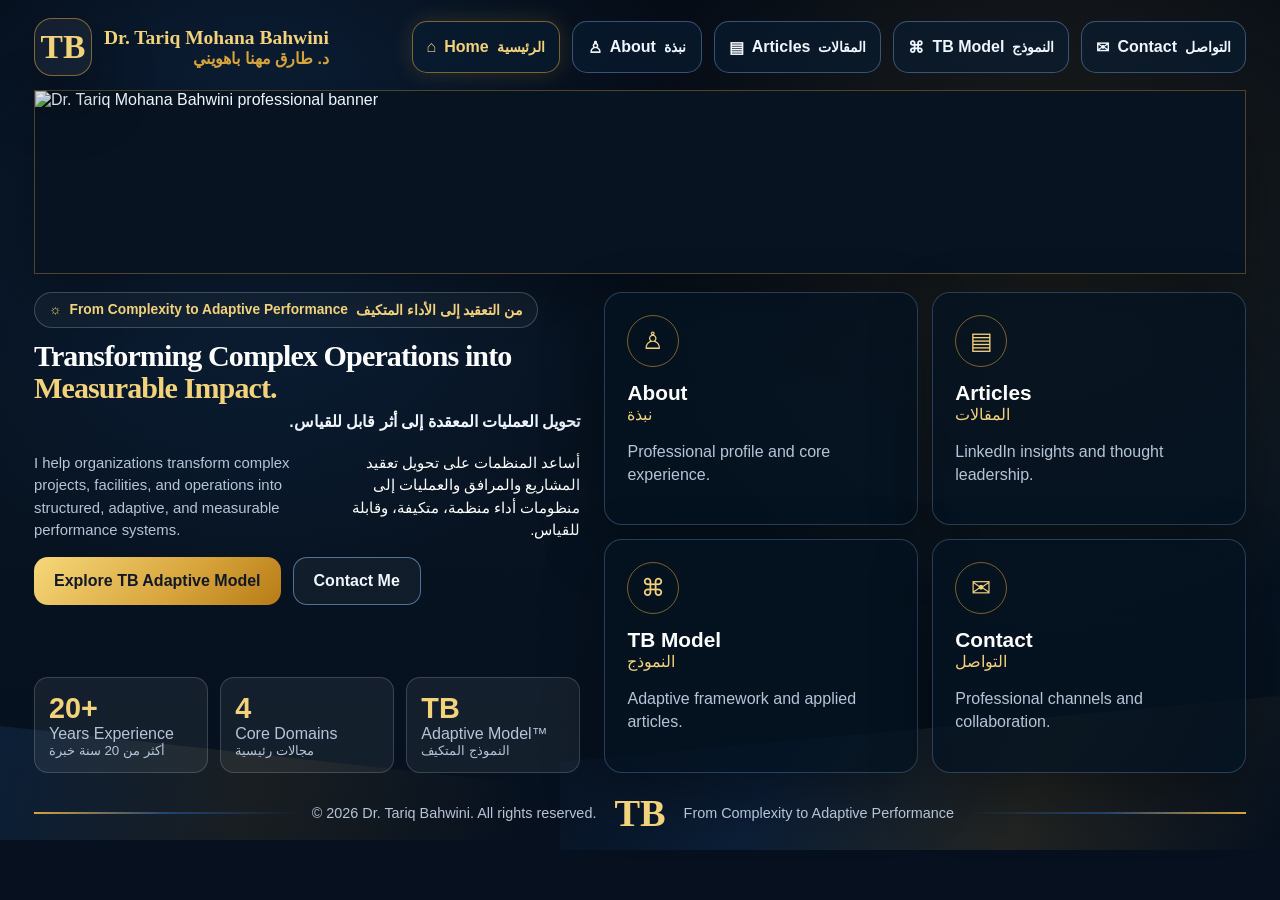
==== commit 8baa2d2b: "Add files via upload" ====
--- a/index.html
+++ b/index.html
@@ -1,14 +1,6 @@
 <!DOCTYPE html>
-<html lang="en">
-<head>
-  <meta charset="UTF-8" />
-  <meta name="viewport" content="width=device-width, initial-scale=1.0" />
-  <title>Dr. Tariq Mohana Bahwini | themulis.com</title>
-  <link rel="stylesheet" href="styles.css" />
-</head>
-<body>
-<main class="site">
-  
+<html lang="en"><head><meta charset="UTF-8"/><meta name="viewport" content="width=device-width, initial-scale=1.0"/><title>Dr. Tariq Mohana Bahwini | themulis.com</title><link rel="stylesheet" href="styles.css"/></head>
+<body><main class="site">
 <header class="site-header">
   <a class="brand" href="index.html" aria-label="Home">
     <strong>TB</strong>
@@ -21,49 +13,26 @@
   <nav class="site-nav"><a class="active" href="index.html"><span>⌂</span>Home<small class="ar">الرئيسية</small></a><a class="" href="about.html"><span>♙</span>About<small class="ar">نبذة</small></a><a class="" href="articles.html"><span>▤</span>Articles<small class="ar">المقالات</small></a><a class="" href="tb-model.html"><span>⌘</span>TB Model<small class="ar">النموذج</small></a><a class="" href="contact.html"><span>✉</span>Contact<small class="ar">التواصل</small></a></nav>
 </header>
 
-  <section class="banner-hero">
-    <img src="assets/linkedin-banner.png" alt="Dr. Tariq Mohana Bahwini professional banner" />
-  </section>
-
-  <section class="home-grid">
-    <div class="hero-copy">
-      <div class="tagline">
-        <span>☼</span>
-        <p>From Complexity to Adaptive Performance</p>
-        <b class="ar" dir="rtl">من التعقيد إلى الأداء المتكيف</b>
-      </div>
-      <h1>Transforming Complex Operations into <em>Measurable Impact.</em></h1>
-      <h2 class="ar" dir="rtl">تحويل العمليات المعقدة إلى أثر قابل للقياس.</h2>
-      <div class="intro-row">
-        <p>I help organizations transform complex projects, facilities, and operations into structured, adaptive, and measurable performance systems.</p>
-        <p class="ar" dir="rtl">أساعد المنظمات على تحويل تعقيد المشاريع والمرافق والعمليات إلى منظومات أداء منظمة، متكيفة، وقابلة للقياس.</p>
-      </div>
-      <div class="actions">
-        <a class="btn gold" href="tb-model.html">Explore TB Adaptive Model</a>
-        <a class="btn ghost" href="contact.html">Contact Me</a>
-      </div>
-      <div class="stats">
-        <article><b>20+</b><span>Years Experience</span><small class="ar">أكثر من 20 سنة خبرة</small></article>
-        <article><b>4</b><span>Core Domains</span><small class="ar">مجالات رئيسية</small></article>
-        <article><b>TB</b><span>Adaptive Model™</span><small class="ar">النموذج المتكيف</small></article>
-      </div>
-    </div>
-
-    <div class="home-panel">
-      <a href="about.html"><span>♙</span><b>About</b><small class="ar">نبذة</small><p>Professional profile and core experience.</p></a>
-      <a href="articles.html"><span>▤</span><b>Articles</b><small class="ar">المقالات</small><p>LinkedIn insights and thought leadership.</p></a>
-      <a href="tb-model.html"><span>⌘</span><b>TB Model</b><small class="ar">النموذج</small><p>Adaptive framework for complex operations.</p></a>
-      <a href="contact.html"><span>✉</span><b>Contact</b><small class="ar">التواصل</small><p>Professional channels and collaboration.</p></a>
-    </div>
-  </section>
-  
+<section class="banner-hero"><img src="assets/linkedin-banner.png" alt="Dr. Tariq Mohana Bahwini professional banner"/></section>
+<section class="home-grid">
+<div class="hero-copy">
+<div class="tagline"><span>☼</span><p>From Complexity to Adaptive Performance</p><b class="ar" dir="rtl">من التعقيد إلى الأداء المتكيف</b></div>
+<h1>Transforming Complex Operations into <em>Measurable Impact.</em></h1>
+<h2 class="ar" dir="rtl">تحويل العمليات المعقدة إلى أثر قابل للقياس.</h2>
+<div class="intro-row"><p>I help organizations transform complex projects, facilities, and operations into structured, adaptive, and measurable performance systems.</p><p class="ar" dir="rtl">أساعد المنظمات على تحويل تعقيد المشاريع والمرافق والعمليات إلى منظومات أداء منظمة، متكيفة، وقابلة للقياس.</p></div>
+<div class="actions"><a class="btn gold" href="tb-model.html">Explore TB Adaptive Model</a><a class="btn ghost" href="contact.html">Contact Me</a></div>
+<div class="stats"><article><b>20+</b><span>Years Experience</span><small class="ar">أكثر من 20 سنة خبرة</small></article><article><b>4</b><span>Core Domains</span><small class="ar">مجالات رئيسية</small></article><article><b>TB</b><span>Adaptive Model™</span><small class="ar">النموذج المتكيف</small></article></div>
+</div>
+<div class="home-panel">
+<a href="about.html"><span>♙</span><b>About</b><small class="ar">نبذة</small><p>Professional profile and core experience.</p></a>
+<a href="articles.html"><span>▤</span><b>Articles</b><small class="ar">المقالات</small><p>LinkedIn insights and thought leadership.</p></a>
+<a href="tb-model.html"><span>⌘</span><b>TB Model</b><small class="ar">النموذج</small><p>Adaptive framework and applied articles.</p></a>
+<a href="contact.html"><span>✉</span><b>Contact</b><small class="ar">التواصل</small><p>Professional channels and collaboration.</p></a>
+</div>
+</section>
 <footer class="footer">
-  <div><span></span>Dr.Tariq Bahwini. All rights reserved</div>
+  <div><span></span>© 2026 Dr. Tariq Bahwini. All rights reserved.</div>
   <strong>TB</strong>
   <div>From Complexity to Adaptive Performance<span></span></div>
 </footer>
-
-</main>
-<script src="script.js"></script>
-</body>
-</html>
+</main><script src="script.js"></script></body></html>
--- a/styles.css
+++ b/styles.css
@@ -1,14 +1,15 @@
-/* themulis.com final responsive site | Jannat Arabic */
+/* themulis.com final complete responsive website | Arabic font preference: Jannat */
 :root{--bg:#050c16;--bg2:#071321;--panel:rgba(5,18,33,.78);--panel2:rgba(255,255,255,.055);--blue:#2f84e8;--blue2:#8fc4ff;--gold:#d7a33b;--gold2:#f3d27c;--text:#eef5ff;--muted:#b6c4d8;--line:rgba(255,255,255,.14);--goldline:rgba(215,163,59,.55);--shadow:0 22px 60px rgba(0,0,0,.38)}
 *{box-sizing:border-box}html,body{margin:0;min-height:100%;background:#030812;color:var(--text);font-family:Inter,"Segoe UI",Arial,sans-serif;overflow-x:hidden}.ar{font-family:Jannat,"Janna LT",Tajawal,"Noto Kufi Arabic","Segoe UI",Tahoma,Arial,sans-serif}a{color:inherit}
 .site{min-height:100vh;background:radial-gradient(circle at 20% 18%,rgba(47,132,232,.16),transparent 34%),radial-gradient(circle at 82% 26%,rgba(215,163,59,.12),transparent 34%),linear-gradient(180deg,var(--bg),var(--bg2) 55%,#06101e);padding:18px 34px 16px;position:relative}
 .site:before{content:"";position:absolute;left:0;bottom:60px;width:520px;height:190px;background:linear-gradient(100deg,rgba(47,132,232,.16),rgba(215,163,59,.12),transparent);clip-path:polygon(0 40%,100% 70%,100% 100%,0 100%);opacity:.75}.site:after{content:"";position:absolute;right:0;bottom:50px;width:720px;height:220px;background:linear-gradient(115deg,transparent,rgba(47,132,232,.16),rgba(215,163,59,.18),transparent);clip-path:polygon(0 60%,100% 30%,100% 100%,0 100%);opacity:.75}
 .site-header{max-width:1720px;margin:0 auto 14px;position:relative;z-index:3;display:flex;align-items:center;justify-content:space-between;gap:18px}.brand{text-decoration:none;display:flex;align-items:center;gap:12px}.brand strong{width:58px;height:58px;border-radius:18px;display:grid;place-items:center;color:var(--gold2);font-family:Georgia,serif;font-size:2.1rem;border:1px solid var(--goldline);background:rgba(255,255,255,.05);box-shadow:var(--shadow)}.brand b{display:block;color:var(--gold2);font-family:Georgia,serif;font-size:1.22rem}.brand small{display:block;color:var(--gold);font-weight:800;font-size:1rem}.site-nav{display:flex;gap:12px;flex-wrap:wrap;justify-content:flex-end}.site-nav a{text-decoration:none;min-width:130px;height:52px;padding:0 14px;border-radius:15px;display:inline-flex;align-items:center;justify-content:center;gap:8px;background:rgba(9,28,50,.68);border:1px solid rgba(143,196,255,.35);font-weight:800}.site-nav a.active,.site-nav a:hover{color:var(--gold2);border-color:var(--goldline);box-shadow:0 0 22px rgba(215,163,59,.18)}.site-nav small{font-size:.85rem}.menu-toggle{display:none}
-.banner-hero{max-width:1720px;margin:0 auto 18px;position:relative;z-index:2;border:1px solid rgba(215,163,59,.35);box-shadow:var(--shadow);border-radius:0;overflow:hidden;background:#071321}.banner-hero img{width:100%;display:block;aspect-ratio:1584/396;object-fit:cover}
-.home-grid{max-width:1720px;margin:0 auto;position:relative;z-index:2;display:grid;grid-template-columns:.92fr 1.08fr;gap:24px;align-items:stretch}.hero-copy{display:flex;flex-direction:column}.tagline{display:flex;flex-wrap:wrap;align-items:center;gap:8px;width:fit-content;color:var(--gold2);border:1px solid rgba(255,255,255,.20);background:rgba(255,255,255,.035);border-radius:26px;padding:9px 14px;font-size:.86rem;font-weight:800;margin-bottom:12px}.tagline p{margin:0}.hero-copy h1{margin:0;color:#fff;font-family:Georgia,serif;font-size:clamp(1.85rem,2.7vw,3.05rem);line-height:1.05;font-weight:900;letter-spacing:-.03em}.hero-copy h1 em{color:var(--gold2);font-style:normal}.hero-copy h2{margin:8px 0;color:#eef5ff;font-size:clamp(1.05rem,1.45vw,1.5rem);line-height:1.25}.intro-row{display:grid;grid-template-columns:1fr 1fr;gap:12px;margin-top:12px}.intro-row p{margin:0;color:var(--muted);line-height:1.5;font-size:.93rem}.intro-row .ar{color:#fff}.actions{display:flex;gap:12px;flex-wrap:wrap;margin:16px 0}.btn{min-height:48px;padding:0 20px;border-radius:14px;text-decoration:none;display:inline-flex;align-items:center;justify-content:center;font-weight:900}.btn.gold{color:#111827;background:linear-gradient(135deg,#f6d879,#d7a33b 60%,#b77b16)}.btn.ghost{border:1px solid rgba(143,196,255,.52);background:rgba(255,255,255,.045)}.stats{margin-top:auto;display:grid;grid-template-columns:repeat(3,1fr);gap:12px}.stats article{padding:14px;border-radius:14px;background:rgba(255,255,255,.06);border:1px solid rgba(255,255,255,.16)}.stats b{color:var(--gold2);font-size:1.8rem}.stats span,.stats small{display:block;color:var(--muted)}
+.banner-hero{max-width:1720px;margin:0 auto 18px;position:relative;z-index:2;border:1px solid rgba(215,163,59,.35);box-shadow:var(--shadow);overflow:hidden;background:#071321}.banner-hero img{width:100%;display:block;aspect-ratio:1584/238;object-fit:cover;object-position:center}
+.home-grid{max-width:1720px;margin:0 auto;position:relative;z-index:2;display:grid;grid-template-columns:.92fr 1.08fr;gap:24px;align-items:stretch}.hero-copy{display:flex;flex-direction:column}.tagline{display:flex;flex-wrap:wrap;align-items:center;gap:8px;width:fit-content;color:var(--gold2);border:1px solid rgba(255,255,255,.20);background:rgba(255,255,255,.035);border-radius:26px;padding:9px 14px;font-size:.86rem;font-weight:800;margin-bottom:12px}.tagline p{margin:0}.hero-copy h1{margin:0;color:#fff;font-family:Georgia,serif;font-size:clamp(1.65rem,2.35vw,2.75rem);line-height:1.07;font-weight:900;letter-spacing:-.03em}.hero-copy h1 em{color:var(--gold2);font-style:normal}.hero-copy h2{margin:8px 0;color:#eef5ff;font-size:clamp(.95rem,1.25vw,1.35rem);line-height:1.25}.intro-row,.bilingual{display:grid;grid-template-columns:1fr 1fr;gap:12px;margin-top:12px}.intro-row p{margin:0;color:var(--muted);line-height:1.5;font-size:.93rem}.intro-row .ar{color:#fff}.actions{display:flex;gap:12px;flex-wrap:wrap;margin:16px 0}.btn{min-height:48px;padding:0 20px;border-radius:14px;text-decoration:none;display:inline-flex;align-items:center;justify-content:center;font-weight:900}.btn.gold{color:#111827;background:linear-gradient(135deg,#f6d879,#d7a33b 60%,#b77b16)}.btn.ghost{border:1px solid rgba(143,196,255,.52);background:rgba(255,255,255,.045)}.stats{margin-top:auto;display:grid;grid-template-columns:repeat(3,1fr);gap:12px}.stats article{padding:14px;border-radius:14px;background:rgba(255,255,255,.06);border:1px solid rgba(255,255,255,.16)}.stats b{color:var(--gold2);font-size:1.8rem}.stats span,.stats small{display:block;color:var(--muted)}
 .home-panel{display:grid;grid-template-columns:repeat(2,1fr);gap:14px}.home-panel a{text-decoration:none;background:var(--panel);border:1px solid rgba(143,196,255,.25);border-radius:18px;padding:22px;box-shadow:var(--shadow)}.home-panel span{display:grid;place-items:center;width:52px;height:52px;border-radius:50%;color:var(--gold2);border:1px solid var(--goldline);font-size:1.5rem}.home-panel b{display:block;margin-top:14px;font-size:1.3rem;color:#fff}.home-panel small{display:block;color:var(--gold2);font-size:1rem}.home-panel p{color:var(--muted);line-height:1.45}
 .footer{max-width:1720px;margin:18px auto 0;position:relative;z-index:3;display:grid;grid-template-columns:1fr auto 1fr;align-items:center;gap:18px;color:var(--muted);font-size:.9rem}.footer div{display:flex;align-items:center;gap:12px}.footer div:last-child{justify-content:flex-end}.footer span{height:2px;flex:1;min-width:80px;background:linear-gradient(90deg,var(--gold),rgba(47,132,232,.38),transparent)}.footer div:last-child span{background:linear-gradient(90deg,transparent,rgba(47,132,232,.38),var(--gold))}.footer strong{font-family:Georgia,serif;font-size:2.4rem;color:var(--gold2)}
-.inner{padding-bottom:32px}.inner-card{max-width:1220px;margin:18px auto;position:relative;z-index:3;background:var(--panel);border:1px solid rgba(143,196,255,.24);border-radius:24px;box-shadow:var(--shadow);padding:30px}.inner-card h1{margin:18px 0;color:var(--gold2);font-family:Georgia,serif;font-size:2.35rem}.back{display:inline-flex;text-decoration:none;color:#111827;background:linear-gradient(135deg,#f6d879,#d7a33b);padding:11px 16px;border-radius:12px;font-weight:900}.bilingual,.cards2{display:grid;grid-template-columns:1fr 1fr;gap:16px}.bilingual article,.cards2 article{background:var(--panel2);border:1px solid rgba(215,163,59,.18);border-radius:18px;padding:18px}.bilingual h2,.cards2 h3{margin:0 0 10px;color:var(--gold2)}.bilingual p,.cards2 p,.cards2 li{color:#dbe5f4;line-height:1.55}.wide{grid-column:1/-1}.cards2 a{color:var(--gold2);font-weight:900;text-decoration:none}
-@media(max-width:1100px){.home-grid{grid-template-columns:1fr}.home-panel{grid-template-columns:repeat(2,1fr)}}
-@media(max-width:820px){.site{padding:14px}.site-header{align-items:flex-start}.brand strong{width:48px;height:48px;font-size:1.7rem}.brand b{font-size:1rem}.menu-toggle{display:block;background:rgba(255,255,255,.06);border:1px solid var(--line);color:#fff;border-radius:12px;padding:10px 13px;font-size:1.25rem}.site-nav{display:none;position:absolute;top:62px;left:0;right:0;background:rgba(5,18,33,.96);border:1px solid rgba(143,196,255,.25);border-radius:16px;padding:12px}.site-nav.open{display:grid;grid-template-columns:1fr}.site-nav a{width:100%;justify-content:flex-start}.banner-hero img{aspect-ratio:1200/600;object-fit:cover;object-position:center}.intro-row,.stats,.home-panel,.bilingual,.cards2{grid-template-columns:1fr}.hero-copy h1{font-size:2.05rem}.hero-copy h2{font-size:1.18rem}.footer{grid-template-columns:1fr;text-align:left}.footer div:last-child{justify-content:flex-start}.inner-card{padding:20px}.inner-card h1{font-size:1.9rem}}
-@media(max-width:480px){.banner-hero img{aspect-ratio:9/7;object-fit:cover;object-position:center}.tagline{font-size:.78rem}.btn{width:100%}.home-panel a{padding:18px}.footer strong{font-size:2rem}}
+.inner{padding-bottom:32px}.inner-card{max-width:1220px;margin:18px auto;position:relative;z-index:3;background:var(--panel);border:1px solid rgba(143,196,255,.24);border-radius:24px;box-shadow:var(--shadow);padding:30px}.inner-card h1{margin:18px 0;color:var(--gold2);font-family:Georgia,serif;font-size:2.35rem}.inner-card>p{color:var(--muted);line-height:1.6}.back{display:inline-flex;text-decoration:none;color:#111827;background:linear-gradient(135deg,#f6d879,#d7a33b);padding:11px 16px;border-radius:12px;font-weight:900}.bilingual article,.cards2 article,.process-card{background:var(--panel2);border:1px solid rgba(215,163,59,.18);border-radius:18px;padding:18px}.bilingual h2,.cards2 h3,.process-card h3{margin:0 0 10px;color:var(--gold2)}.bilingual p,.cards2 p,.cards2 li,.process-card p{color:#dbe5f4;line-height:1.55}.cards2{display:grid;grid-template-columns:repeat(2,1fr);gap:16px;margin-top:16px}.wide{grid-column:1/-1}.cards2 a{color:var(--gold2);font-weight:900;text-decoration:none}.badge-row{display:flex;flex-wrap:wrap;gap:10px}.badge{border:1px solid rgba(143,196,255,.28);border-radius:999px;padding:8px 12px;color:#fff;background:rgba(255,255,255,.05);font-weight:700}
+.process{display:grid;grid-template-columns:repeat(5,1fr);gap:12px;margin:22px 0}.process-card{text-align:center;position:relative}.process-card strong{display:grid;place-items:center;width:54px;height:54px;border-radius:50%;margin:0 auto 12px;color:#111827;background:linear-gradient(135deg,#f6d879,#d7a33b);font-size:1.3rem}.article-list{display:grid;grid-template-columns:repeat(3,1fr);gap:14px;margin-top:16px}.article-list article{background:rgba(255,255,255,.055);border:1px solid rgba(143,196,255,.2);border-radius:18px;padding:18px}.article-list small{color:var(--gold2);font-weight:900}.article-list h3{color:#fff}.article-list a{color:var(--gold2);font-weight:900;text-decoration:none}
+@media(max-width:1100px){.home-grid{grid-template-columns:1fr}.home-panel{grid-template-columns:repeat(2,1fr)}.process{grid-template-columns:1fr 1fr}.article-list{grid-template-columns:1fr 1fr}}
+@media(max-width:820px){.site{padding:14px}.site-header{align-items:flex-start}.brand strong{width:48px;height:48px;font-size:1.7rem}.brand b{font-size:1rem}.menu-toggle{display:block;background:rgba(255,255,255,.06);border:1px solid var(--line);color:#fff;border-radius:12px;padding:10px 13px;font-size:1.25rem}.site-nav{display:none;position:absolute;top:62px;left:0;right:0;background:rgba(5,18,33,.96);border:1px solid rgba(143,196,255,.25);border-radius:16px;padding:12px}.site-nav.open{display:grid;grid-template-columns:1fr}.site-nav a{width:100%;justify-content:flex-start}.banner-hero img{aspect-ratio:1200/430;object-fit:cover;object-position:center}.intro-row,.stats,.home-panel,.bilingual,.cards2,.process,.article-list{grid-template-columns:1fr}.hero-copy h1{font-size:1.85rem}.hero-copy h2{font-size:1.05rem}.footer{grid-template-columns:1fr;text-align:left}.footer div:last-child{justify-content:flex-start}.inner-card{padding:20px}.inner-card h1{font-size:1.9rem}}
+@media(max-width:480px){.banner-hero img{aspect-ratio:9/4.5;object-fit:cover;object-position:center}.tagline{font-size:.78rem}.btn{width:100%}.home-panel a{padding:18px}.footer strong{font-size:2rem}}
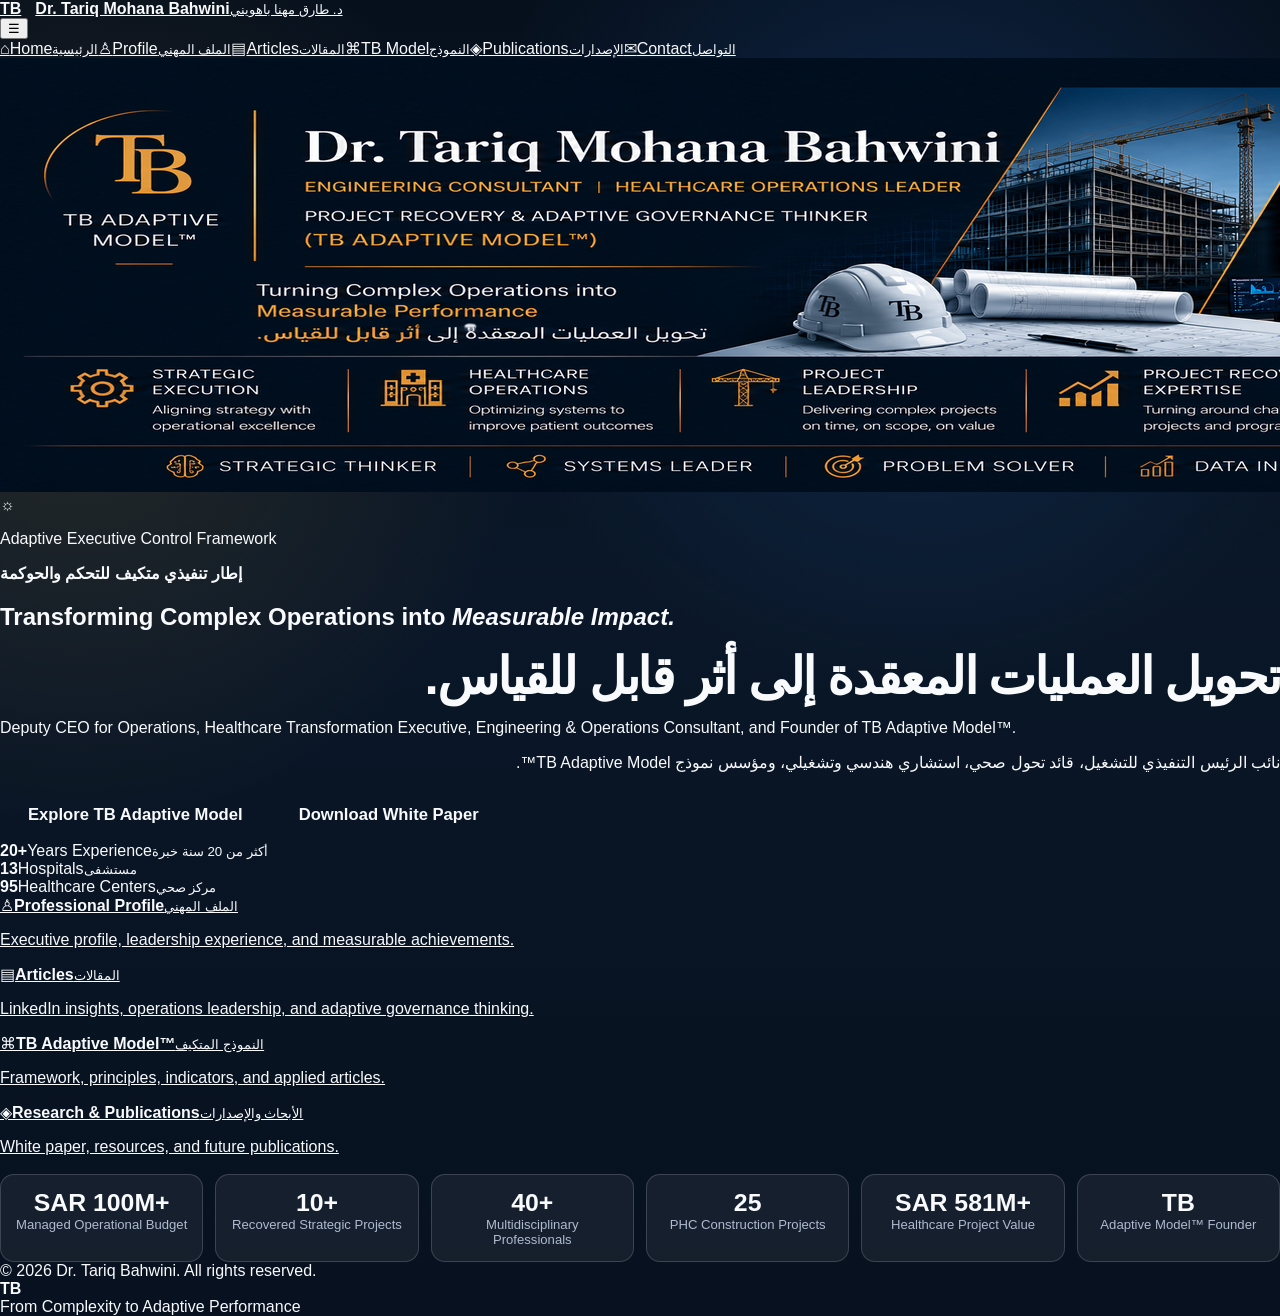
==== commit ee6889a1: "Add files via upload" ====
--- a/index.html
+++ b/index.html
@@ -1,38 +1 @@
-<!DOCTYPE html>
-<html lang="en"><head><meta charset="UTF-8"/><meta name="viewport" content="width=device-width, initial-scale=1.0"/><title>Dr. Tariq Mohana Bahwini | themulis.com</title><link rel="stylesheet" href="styles.css"/></head>
-<body><main class="site">
-<header class="site-header">
-  <a class="brand" href="index.html" aria-label="Home">
-    <strong>TB</strong>
-    <div>
-      <b>Dr. Tariq Mohana Bahwini</b>
-      <small class="ar" dir="rtl">د. طارق مهنا باهويني</small>
-    </div>
-  </a>
-  <button class="menu-toggle" aria-label="Open menu">☰</button>
-  <nav class="site-nav"><a class="active" href="index.html"><span>⌂</span>Home<small class="ar">الرئيسية</small></a><a class="" href="about.html"><span>♙</span>About<small class="ar">نبذة</small></a><a class="" href="articles.html"><span>▤</span>Articles<small class="ar">المقالات</small></a><a class="" href="tb-model.html"><span>⌘</span>TB Model<small class="ar">النموذج</small></a><a class="" href="contact.html"><span>✉</span>Contact<small class="ar">التواصل</small></a></nav>
-</header>
-
-<section class="banner-hero"><img src="assets/linkedin-banner.png" alt="Dr. Tariq Mohana Bahwini professional banner"/></section>
-<section class="home-grid">
-<div class="hero-copy">
-<div class="tagline"><span>☼</span><p>From Complexity to Adaptive Performance</p><b class="ar" dir="rtl">من التعقيد إلى الأداء المتكيف</b></div>
-<h1>Transforming Complex Operations into <em>Measurable Impact.</em></h1>
-<h2 class="ar" dir="rtl">تحويل العمليات المعقدة إلى أثر قابل للقياس.</h2>
-<div class="intro-row"><p>I help organizations transform complex projects, facilities, and operations into structured, adaptive, and measurable performance systems.</p><p class="ar" dir="rtl">أساعد المنظمات على تحويل تعقيد المشاريع والمرافق والعمليات إلى منظومات أداء منظمة، متكيفة، وقابلة للقياس.</p></div>
-<div class="actions"><a class="btn gold" href="tb-model.html">Explore TB Adaptive Model</a><a class="btn ghost" href="contact.html">Contact Me</a></div>
-<div class="stats"><article><b>20+</b><span>Years Experience</span><small class="ar">أكثر من 20 سنة خبرة</small></article><article><b>4</b><span>Core Domains</span><small class="ar">مجالات رئيسية</small></article><article><b>TB</b><span>Adaptive Model™</span><small class="ar">النموذج المتكيف</small></article></div>
-</div>
-<div class="home-panel">
-<a href="about.html"><span>♙</span><b>About</b><small class="ar">نبذة</small><p>Professional profile and core experience.</p></a>
-<a href="articles.html"><span>▤</span><b>Articles</b><small class="ar">المقالات</small><p>LinkedIn insights and thought leadership.</p></a>
-<a href="tb-model.html"><span>⌘</span><b>TB Model</b><small class="ar">النموذج</small><p>Adaptive framework and applied articles.</p></a>
-<a href="contact.html"><span>✉</span><b>Contact</b><small class="ar">التواصل</small><p>Professional channels and collaboration.</p></a>
-</div>
-</section>
-<footer class="footer">
-  <div><span></span>© 2026 Dr. Tariq Bahwini. All rights reserved.</div>
-  <strong>TB</strong>
-  <div>From Complexity to Adaptive Performance<span></span></div>
-</footer>
-</main><script src="script.js"></script></body></html>+<!DOCTYPE html><html lang="en"><head><meta charset="UTF-8"/><meta name="viewport" content="width=device-width, initial-scale=1.0"/><title>Dr. Tariq Mohana Bahwini | themulis.com</title><link rel="stylesheet" href="styles.css"/></head><body><main class="site"><header class="site-header"><a class="brand" href="index.html" aria-label="Home"><strong>TB</strong><div><b>Dr. Tariq Mohana Bahwini</b><small class="ar" dir="rtl">د. طارق مهنا باهويني</small></div></a><button class="menu-toggle" aria-label="Open menu">☰</button><nav class="site-nav"><a class="active" href="index.html"><span>⌂</span>Home<small class="ar">الرئيسية</small></a><a class="" href="about.html"><span>♙</span>Profile<small class="ar">الملف المهني</small></a><a class="" href="articles.html"><span>▤</span>Articles<small class="ar">المقالات</small></a><a class="" href="tb-model.html"><span>⌘</span>TB Model<small class="ar">النموذج</small></a><a class="" href="publications.html"><span>◈</span>Publications<small class="ar">الإصدارات</small></a><a class="" href="contact.html"><span>✉</span>Contact<small class="ar">التواصل</small></a></nav></header><section class="banner-hero"><img src="assets/linkedin-banner.png" alt="Dr. Tariq Mohana Bahwini professional banner"/></section><section class="home-grid"><div class="hero-copy"><div class="tagline"><span>☼</span><p>Adaptive Executive Control Framework</p><b class="ar" dir="rtl">إطار تنفيذي متكيف للتحكم والحوكمة</b></div><h1>Transforming Complex Operations into <em>Measurable Impact.</em></h1><h2 class="ar" dir="rtl">تحويل العمليات المعقدة إلى أثر قابل للقياس.</h2><div class="intro-row"><p>Deputy CEO for Operations, Healthcare Transformation Executive, Engineering & Operations Consultant, and Founder of TB Adaptive Model™.</p><p class="ar" dir="rtl">نائب الرئيس التنفيذي للتشغيل، قائد تحول صحي، استشاري هندسي وتشغيلي، ومؤسس نموذج TB Adaptive Model™.</p></div><div class="actions"><a class="btn gold" href="tb-model.html">Explore TB Adaptive Model</a><a class="btn ghost" href="publications.html">Download White Paper</a></div><div class="stats"><article><b>20+</b><span>Years Experience</span><small class="ar">أكثر من 20 سنة خبرة</small></article><article><b>13</b><span>Hospitals</span><small class="ar">مستشفى</small></article><article><b>95</b><span>Healthcare Centers</span><small class="ar">مركز صحي</small></article></div></div><div class="home-panel"><a href="about.html"><span>♙</span><b>Professional Profile</b><small class="ar">الملف المهني</small><p>Executive profile, leadership experience, and measurable achievements.</p></a><a href="articles.html"><span>▤</span><b>Articles</b><small class="ar">المقالات</small><p>LinkedIn insights, operations leadership, and adaptive governance thinking.</p></a><a href="tb-model.html"><span>⌘</span><b>TB Adaptive Model™</b><small class="ar">النموذج المتكيف</small><p>Framework, principles, indicators, and applied articles.</p></a><a href="publications.html"><span>◈</span><b>Research & Publications</b><small class="ar">الأبحاث والإصدارات</small><p>White paper, resources, and future publications.</p></a></div></section><section class="metric-strip"><article><b>SAR 100M+</b><span>Managed Operational Budget</span></article><article><b>10+</b><span>Recovered Strategic Projects</span></article><article><b>40+</b><span>Multidisciplinary Professionals</span></article><article><b>25</b><span>PHC Construction Projects</span></article><article><b>SAR 581M+</b><span>Healthcare Project Value</span></article><article><b>TB</b><span>Adaptive Model™ Founder</span></article></section><footer class="footer"><div><span></span>© 2026 Dr. Tariq Bahwini. All rights reserved.</div><strong>TB</strong><div>From Complexity to Adaptive Performance<span></span></div></footer></main><script src="script.js"></script></body></html>
--- a/styles.css
+++ b/styles.css
@@ -1,15 +1,730 @@
-/* themulis.com final complete responsive website | Arabic font preference: Jannat */
-:root{--bg:#050c16;--bg2:#071321;--panel:rgba(5,18,33,.78);--panel2:rgba(255,255,255,.055);--blue:#2f84e8;--blue2:#8fc4ff;--gold:#d7a33b;--gold2:#f3d27c;--text:#eef5ff;--muted:#b6c4d8;--line:rgba(255,255,255,.14);--goldline:rgba(215,163,59,.55);--shadow:0 22px 60px rgba(0,0,0,.38)}
-*{box-sizing:border-box}html,body{margin:0;min-height:100%;background:#030812;color:var(--text);font-family:Inter,"Segoe UI",Arial,sans-serif;overflow-x:hidden}.ar{font-family:Jannat,"Janna LT",Tajawal,"Noto Kufi Arabic","Segoe UI",Tahoma,Arial,sans-serif}a{color:inherit}
-.site{min-height:100vh;background:radial-gradient(circle at 20% 18%,rgba(47,132,232,.16),transparent 34%),radial-gradient(circle at 82% 26%,rgba(215,163,59,.12),transparent 34%),linear-gradient(180deg,var(--bg),var(--bg2) 55%,#06101e);padding:18px 34px 16px;position:relative}
-.site:before{content:"";position:absolute;left:0;bottom:60px;width:520px;height:190px;background:linear-gradient(100deg,rgba(47,132,232,.16),rgba(215,163,59,.12),transparent);clip-path:polygon(0 40%,100% 70%,100% 100%,0 100%);opacity:.75}.site:after{content:"";position:absolute;right:0;bottom:50px;width:720px;height:220px;background:linear-gradient(115deg,transparent,rgba(47,132,232,.16),rgba(215,163,59,.18),transparent);clip-path:polygon(0 60%,100% 30%,100% 100%,0 100%);opacity:.75}
-.site-header{max-width:1720px;margin:0 auto 14px;position:relative;z-index:3;display:flex;align-items:center;justify-content:space-between;gap:18px}.brand{text-decoration:none;display:flex;align-items:center;gap:12px}.brand strong{width:58px;height:58px;border-radius:18px;display:grid;place-items:center;color:var(--gold2);font-family:Georgia,serif;font-size:2.1rem;border:1px solid var(--goldline);background:rgba(255,255,255,.05);box-shadow:var(--shadow)}.brand b{display:block;color:var(--gold2);font-family:Georgia,serif;font-size:1.22rem}.brand small{display:block;color:var(--gold);font-weight:800;font-size:1rem}.site-nav{display:flex;gap:12px;flex-wrap:wrap;justify-content:flex-end}.site-nav a{text-decoration:none;min-width:130px;height:52px;padding:0 14px;border-radius:15px;display:inline-flex;align-items:center;justify-content:center;gap:8px;background:rgba(9,28,50,.68);border:1px solid rgba(143,196,255,.35);font-weight:800}.site-nav a.active,.site-nav a:hover{color:var(--gold2);border-color:var(--goldline);box-shadow:0 0 22px rgba(215,163,59,.18)}.site-nav small{font-size:.85rem}.menu-toggle{display:none}
-.banner-hero{max-width:1720px;margin:0 auto 18px;position:relative;z-index:2;border:1px solid rgba(215,163,59,.35);box-shadow:var(--shadow);overflow:hidden;background:#071321}.banner-hero img{width:100%;display:block;aspect-ratio:1584/238;object-fit:cover;object-position:center}
-.home-grid{max-width:1720px;margin:0 auto;position:relative;z-index:2;display:grid;grid-template-columns:.92fr 1.08fr;gap:24px;align-items:stretch}.hero-copy{display:flex;flex-direction:column}.tagline{display:flex;flex-wrap:wrap;align-items:center;gap:8px;width:fit-content;color:var(--gold2);border:1px solid rgba(255,255,255,.20);background:rgba(255,255,255,.035);border-radius:26px;padding:9px 14px;font-size:.86rem;font-weight:800;margin-bottom:12px}.tagline p{margin:0}.hero-copy h1{margin:0;color:#fff;font-family:Georgia,serif;font-size:clamp(1.65rem,2.35vw,2.75rem);line-height:1.07;font-weight:900;letter-spacing:-.03em}.hero-copy h1 em{color:var(--gold2);font-style:normal}.hero-copy h2{margin:8px 0;color:#eef5ff;font-size:clamp(.95rem,1.25vw,1.35rem);line-height:1.25}.intro-row,.bilingual{display:grid;grid-template-columns:1fr 1fr;gap:12px;margin-top:12px}.intro-row p{margin:0;color:var(--muted);line-height:1.5;font-size:.93rem}.intro-row .ar{color:#fff}.actions{display:flex;gap:12px;flex-wrap:wrap;margin:16px 0}.btn{min-height:48px;padding:0 20px;border-radius:14px;text-decoration:none;display:inline-flex;align-items:center;justify-content:center;font-weight:900}.btn.gold{color:#111827;background:linear-gradient(135deg,#f6d879,#d7a33b 60%,#b77b16)}.btn.ghost{border:1px solid rgba(143,196,255,.52);background:rgba(255,255,255,.045)}.stats{margin-top:auto;display:grid;grid-template-columns:repeat(3,1fr);gap:12px}.stats article{padding:14px;border-radius:14px;background:rgba(255,255,255,.06);border:1px solid rgba(255,255,255,.16)}.stats b{color:var(--gold2);font-size:1.8rem}.stats span,.stats small{display:block;color:var(--muted)}
-.home-panel{display:grid;grid-template-columns:repeat(2,1fr);gap:14px}.home-panel a{text-decoration:none;background:var(--panel);border:1px solid rgba(143,196,255,.25);border-radius:18px;padding:22px;box-shadow:var(--shadow)}.home-panel span{display:grid;place-items:center;width:52px;height:52px;border-radius:50%;color:var(--gold2);border:1px solid var(--goldline);font-size:1.5rem}.home-panel b{display:block;margin-top:14px;font-size:1.3rem;color:#fff}.home-panel small{display:block;color:var(--gold2);font-size:1rem}.home-panel p{color:var(--muted);line-height:1.45}
-.footer{max-width:1720px;margin:18px auto 0;position:relative;z-index:3;display:grid;grid-template-columns:1fr auto 1fr;align-items:center;gap:18px;color:var(--muted);font-size:.9rem}.footer div{display:flex;align-items:center;gap:12px}.footer div:last-child{justify-content:flex-end}.footer span{height:2px;flex:1;min-width:80px;background:linear-gradient(90deg,var(--gold),rgba(47,132,232,.38),transparent)}.footer div:last-child span{background:linear-gradient(90deg,transparent,rgba(47,132,232,.38),var(--gold))}.footer strong{font-family:Georgia,serif;font-size:2.4rem;color:var(--gold2)}
-.inner{padding-bottom:32px}.inner-card{max-width:1220px;margin:18px auto;position:relative;z-index:3;background:var(--panel);border:1px solid rgba(143,196,255,.24);border-radius:24px;box-shadow:var(--shadow);padding:30px}.inner-card h1{margin:18px 0;color:var(--gold2);font-family:Georgia,serif;font-size:2.35rem}.inner-card>p{color:var(--muted);line-height:1.6}.back{display:inline-flex;text-decoration:none;color:#111827;background:linear-gradient(135deg,#f6d879,#d7a33b);padding:11px 16px;border-radius:12px;font-weight:900}.bilingual article,.cards2 article,.process-card{background:var(--panel2);border:1px solid rgba(215,163,59,.18);border-radius:18px;padding:18px}.bilingual h2,.cards2 h3,.process-card h3{margin:0 0 10px;color:var(--gold2)}.bilingual p,.cards2 p,.cards2 li,.process-card p{color:#dbe5f4;line-height:1.55}.cards2{display:grid;grid-template-columns:repeat(2,1fr);gap:16px;margin-top:16px}.wide{grid-column:1/-1}.cards2 a{color:var(--gold2);font-weight:900;text-decoration:none}.badge-row{display:flex;flex-wrap:wrap;gap:10px}.badge{border:1px solid rgba(143,196,255,.28);border-radius:999px;padding:8px 12px;color:#fff;background:rgba(255,255,255,.05);font-weight:700}
-.process{display:grid;grid-template-columns:repeat(5,1fr);gap:12px;margin:22px 0}.process-card{text-align:center;position:relative}.process-card strong{display:grid;place-items:center;width:54px;height:54px;border-radius:50%;margin:0 auto 12px;color:#111827;background:linear-gradient(135deg,#f6d879,#d7a33b);font-size:1.3rem}.article-list{display:grid;grid-template-columns:repeat(3,1fr);gap:14px;margin-top:16px}.article-list article{background:rgba(255,255,255,.055);border:1px solid rgba(143,196,255,.2);border-radius:18px;padding:18px}.article-list small{color:var(--gold2);font-weight:900}.article-list h3{color:#fff}.article-list a{color:var(--gold2);font-weight:900;text-decoration:none}
-@media(max-width:1100px){.home-grid{grid-template-columns:1fr}.home-panel{grid-template-columns:repeat(2,1fr)}.process{grid-template-columns:1fr 1fr}.article-list{grid-template-columns:1fr 1fr}}
-@media(max-width:820px){.site{padding:14px}.site-header{align-items:flex-start}.brand strong{width:48px;height:48px;font-size:1.7rem}.brand b{font-size:1rem}.menu-toggle{display:block;background:rgba(255,255,255,.06);border:1px solid var(--line);color:#fff;border-radius:12px;padding:10px 13px;font-size:1.25rem}.site-nav{display:none;position:absolute;top:62px;left:0;right:0;background:rgba(5,18,33,.96);border:1px solid rgba(143,196,255,.25);border-radius:16px;padding:12px}.site-nav.open{display:grid;grid-template-columns:1fr}.site-nav a{width:100%;justify-content:flex-start}.banner-hero img{aspect-ratio:1200/430;object-fit:cover;object-position:center}.intro-row,.stats,.home-panel,.bilingual,.cards2,.process,.article-list{grid-template-columns:1fr}.hero-copy h1{font-size:1.85rem}.hero-copy h2{font-size:1.05rem}.footer{grid-template-columns:1fr;text-align:left}.footer div:last-child{justify-content:flex-start}.inner-card{padding:20px}.inner-card h1{font-size:1.9rem}}
-@media(max-width:480px){.banner-hero img{aspect-ratio:9/4.5;object-fit:cover;object-position:center}.tagline{font-size:.78rem}.btn{width:100%}.home-panel a{padding:18px}.footer strong{font-size:2rem}}
+/* =========================================================
+   themulis.com — Updated Executive Dark Theme
+   File: styles.css
+   Replace your old styles.css with this file.
+   Arabic font preference: Jannat
+========================================================= */
+
+:root {
+  --bg: #07111f;
+  --bg-2: #0b1729;
+  --bg-3: #111c31;
+  --card: rgba(9, 22, 39, 0.82);
+  --card-2: rgba(13, 29, 51, 0.92);
+  --navy: #0b2f6b;
+  --blue: #1556b3;
+  --blue-soft: #2d74d8;
+  --gold: #d7a332;
+  --gold-2: #f0c766;
+  --gold-soft: rgba(215, 163, 50, 0.16);
+  --white: #ffffff;
+  --text: #f8fafc;
+  --text-2: #dbe5f4;
+  --muted: #aebbd0;
+  --line: rgba(255, 255, 255, 0.12);
+  --line-gold: rgba(215, 163, 50, 0.45);
+  --shadow: 0 28px 70px rgba(0, 0, 0, 0.34);
+  --shadow-gold: 0 18px 40px rgba(215, 163, 50, 0.24);
+  --radius-xl: 30px;
+  --radius-lg: 22px;
+}
+
+* { box-sizing: border-box; }
+
+html { scroll-behavior: smooth; }
+
+body {
+  margin: 0;
+  min-height: 100vh;
+  color: var(--text);
+  background:
+    radial-gradient(circle at 72% 18%, rgba(45, 116, 216, 0.22), transparent 32%),
+    radial-gradient(circle at 6% 28%, rgba(215, 163, 50, 0.14), transparent 30%),
+    linear-gradient(180deg, #06101d 0%, #0a1728 45%, #07111f 100%);
+  font-family: "Inter", "Segoe UI", Arial, sans-serif;
+  overflow-x: hidden;
+}
+
+.ar {
+  font-family: "Jannat", "Janna LT", "Tajawal", "Noto Kufi Arabic", "Segoe UI", Tahoma, Arial, sans-serif;
+  letter-spacing: 0;
+}
+
+a { color: inherit; }
+
+.page-shell {
+  position: relative;
+  max-width: 1500px;
+  min-height: 100vh;
+  margin: 0 auto;
+  padding: 24px 32px 18px;
+  overflow: hidden;
+}
+
+.page-shell::before {
+  content: "";
+  position: absolute;
+  inset: 85px auto auto -240px;
+  width: 740px;
+  height: 740px;
+  border-radius: 50%;
+  background: radial-gradient(circle, rgba(21, 86, 179, 0.18), transparent 64%);
+  pointer-events: none;
+}
+
+.page-shell::after {
+  content: "";
+  position: absolute;
+  right: -220px;
+  bottom: 110px;
+  width: 760px;
+  height: 260px;
+  border-radius: 999px;
+  background: linear-gradient(120deg, transparent 0%, rgba(21, 86, 179, 0.26) 38%, rgba(215, 163, 50, 0.22) 62%, transparent 100%);
+  transform: rotate(-8deg);
+  pointer-events: none;
+}
+
+/* Header */
+.topbar {
+  position: relative;
+  z-index: 5;
+  display: grid;
+  grid-template-columns: auto 1fr auto;
+  align-items: center;
+  gap: 26px;
+  padding-bottom: 18px;
+  border-bottom: 1px solid var(--line);
+}
+
+.brand { display: flex; align-items: center; gap: 14px; }
+
+.brand-mark {
+  position: relative;
+  width: 58px;
+  height: 58px;
+  border-radius: 18px;
+  display: grid;
+  place-items: center;
+  color: var(--gold);
+  background: linear-gradient(145deg, rgba(255,255,255,0.08), rgba(255,255,255,0.02)), rgba(255,255,255,0.04);
+  border: 1px solid rgba(215, 163, 50, 0.42);
+  box-shadow: var(--shadow);
+  font-family: Georgia, "Times New Roman", serif;
+  font-weight: 800;
+}
+
+.brand-mark span { font-size: 2.25rem; line-height: 1; }
+.brand-t { color: var(--gold-2); }
+.brand-b { color: var(--blue-soft); margin-left: -14px; }
+
+.brand-text h1 {
+  margin: 0;
+  color: var(--text);
+  font-size: 1.45rem;
+  line-height: 1.1;
+  font-weight: 800;
+}
+
+.brand-text p {
+  margin: 4px 0 0;
+  color: var(--gold-2);
+  font-size: 1.2rem;
+  line-height: 1.1;
+  font-weight: 700;
+}
+
+.main-nav {
+  display: flex;
+  align-items: center;
+  justify-content: center;
+  gap: 28px;
+}
+
+.main-nav a {
+  position: relative;
+  text-decoration: none;
+  color: var(--text-2);
+  font-weight: 700;
+  font-size: 0.96rem;
+  text-align: center;
+  line-height: 1.25;
+  transition: color 0.2s ease;
+}
+
+.main-nav a:hover { color: var(--gold-2); }
+
+.main-nav a:first-child::after {
+  content: "";
+  position: absolute;
+  left: 50%;
+  bottom: -11px;
+  width: 44px;
+  height: 2px;
+  transform: translateX(-50%);
+  background: var(--gold);
+  border-radius: 999px;
+}
+
+.main-nav a span {
+  display: block;
+  margin-top: 5px;
+  font-weight: 600;
+  color: var(--muted);
+}
+
+.lang-switch {
+  display: inline-flex;
+  align-items: center;
+  gap: 3px;
+  padding: 4px;
+  border-radius: 14px;
+  background: rgba(255,255,255,0.05);
+  border: 1px solid var(--line);
+}
+
+.lang-switch button {
+  border: 0;
+  background: transparent;
+  color: var(--text-2);
+  padding: 9px 13px;
+  border-radius: 10px;
+  font-weight: 800;
+  cursor: pointer;
+}
+
+.lang-switch button.active {
+  background: var(--gold);
+  color: #091322;
+}
+
+/* Hero */
+.hero {
+  position: relative;
+  z-index: 2;
+  display: grid;
+  grid-template-columns: 0.98fr 1.02fr;
+  gap: 34px;
+  align-items: center;
+  padding: 34px 4px 30px;
+}
+
+.hero-copy { position: relative; z-index: 3; }
+
+.eyebrow {
+  display: inline-block;
+  margin: 0 0 6px;
+  color: var(--gold-2);
+  font-weight: 800;
+  font-size: 1.05rem;
+}
+
+.eyebrow.ar {
+  display: block;
+  margin-top: 4px;
+  color: var(--gold);
+}
+
+.hero-copy h2 {
+  margin: 12px 0 0;
+  color: var(--text);
+  font-size: clamp(2.4rem, 4vw, 4.15rem);
+  line-height: 1.02;
+  font-weight: 900;
+  letter-spacing: -0.04em;
+}
+
+.hero-copy h3 {
+  margin: 10px 0 8px;
+  color: var(--gold-2);
+  font-size: clamp(2rem, 3.4vw, 3.15rem);
+  line-height: 1.1;
+  font-weight: 800;
+}
+
+.title-line {
+  margin: 8px 0;
+  color: var(--text-2);
+  font-size: 1.45rem;
+  font-weight: 600;
+}
+
+.divider { color: var(--gold); padding: 0 8px; }
+
+.hero-copy h4 {
+  max-width: 12ch;
+  margin: 28px 0 0;
+  color: var(--text);
+  font-size: clamp(3rem, 5.5vw, 5.6rem);
+  line-height: 0.96;
+  font-weight: 900;
+  letter-spacing: -0.055em;
+}
+
+.hero-copy h4 span { color: var(--gold-2); }
+
+.hero-ar {
+  margin: 16px 0 0;
+  color: var(--gold-2);
+  font-size: clamp(1.5rem, 2.8vw, 2.55rem);
+  line-height: 1.25;
+  font-weight: 800;
+}
+
+.hero-text {
+  max-width: 680px;
+  margin: 18px 0 0;
+  color: var(--muted);
+  font-size: 1.18rem;
+  line-height: 1.65;
+}
+
+.hero-text.ar { color: var(--text-2); }
+
+.hero-actions {
+  display: flex;
+  flex-wrap: wrap;
+  gap: 16px;
+  margin-top: 28px;
+}
+
+.btn {
+  display: inline-flex;
+  align-items: center;
+  justify-content: center;
+  min-height: 54px;
+  padding: 15px 28px;
+  border-radius: 18px;
+  text-decoration: none;
+  font-weight: 850;
+  font-size: 1.04rem;
+  transition: transform 0.2s ease, box-shadow 0.2s ease, border-color 0.2s ease;
+}
+
+.btn:hover { transform: translateY(-2px); }
+
+.btn-primary {
+  color: #08121e;
+  background: linear-gradient(135deg, #f3cc67 0%, #d7a332 55%, #b98015 100%);
+  box-shadow: var(--shadow-gold);
+}
+
+.btn-secondary {
+  color: var(--text);
+  background: rgba(255,255,255,0.045);
+  border: 1px solid rgba(215, 163, 50, 0.58);
+  box-shadow: var(--shadow);
+}
+
+.btn-secondary:hover { border-color: var(--gold-2); }
+
+/* Portrait and stats */
+.hero-visual {
+  position: relative;
+  z-index: 2;
+  display: grid;
+  grid-template-columns: minmax(0, 1fr) 285px;
+  gap: 20px;
+  align-items: center;
+}
+
+.portrait-wrap {
+  position: relative;
+  min-height: 535px;
+  display: flex;
+  align-items: flex-end;
+  justify-content: center;
+  isolation: isolate;
+}
+
+.portrait-wrap::before {
+  content: "";
+  position: absolute;
+  width: 520px;
+  height: 520px;
+  border-radius: 50%;
+  background: radial-gradient(circle at 40% 34%, rgba(255,255,255,0.08), rgba(21,86,179,0.12) 43%, rgba(0,0,0,0.14) 74%), rgba(255,255,255,0.03);
+  border: 1px solid rgba(255,255,255,0.09);
+  box-shadow: var(--shadow);
+  z-index: -3;
+}
+
+.ring {
+  position: absolute;
+  border-radius: 50%;
+  border: 3px solid transparent;
+  pointer-events: none;
+}
+
+.ring-one {
+  width: 480px;
+  height: 480px;
+  border-top-color: rgba(45,116,216,0.96);
+  border-left-color: rgba(45,116,216,0.8);
+  transform: rotate(-18deg);
+  filter: drop-shadow(0 0 12px rgba(45,116,216,0.45));
+  z-index: -2;
+}
+
+.ring-two {
+  width: 528px;
+  height: 528px;
+  border-right-color: rgba(215,163,50,0.96);
+  border-bottom-color: rgba(215,163,50,0.55);
+  transform: rotate(19deg);
+  filter: drop-shadow(0 0 14px rgba(215,163,50,0.38));
+  z-index: -1;
+}
+
+.portrait-wrap img {
+  position: relative;
+  z-index: 1;
+  width: min(94%, 455px);
+  max-height: 555px;
+  object-fit: contain;
+  object-position: center bottom;
+  border-radius: 0;
+  filter: drop-shadow(0 24px 34px rgba(0, 0, 0, 0.34));
+}
+
+.stats-panel { display: grid; gap: 14px; }
+
+.stat-card {
+  display: flex;
+  align-items: center;
+  gap: 16px;
+  min-height: 110px;
+  padding: 18px;
+  background: var(--card);
+  border: 1px solid var(--line);
+  border-radius: 24px;
+  box-shadow: var(--shadow);
+  backdrop-filter: blur(14px);
+}
+
+.stat-icon {
+  flex: 0 0 70px;
+  width: 70px;
+  height: 70px;
+  border-radius: 50%;
+  display: grid;
+  place-items: center;
+  color: var(--white);
+  font-size: 1.65rem;
+  font-weight: 900;
+}
+
+.stat-icon.blue {
+  background: linear-gradient(145deg, #0d3678, #0c2347);
+  border: 1px solid rgba(45,116,216,0.45);
+}
+
+.stat-icon.gray { background: linear-gradient(145deg, #8b929d, #4d5561); }
+
+.stat-icon.gold {
+  background: linear-gradient(145deg, #e1b34a, #b87c13);
+  color: #fff;
+  font-family: Georgia, "Times New Roman", serif;
+}
+
+.stat-card strong {
+  display: block;
+  color: var(--gold-2);
+  font-size: 2rem;
+  line-height: 1;
+  font-weight: 900;
+}
+
+.stat-card span {
+  display: block;
+  margin-top: 7px;
+  color: var(--text);
+  font-weight: 750;
+}
+
+.stat-card small {
+  display: block;
+  margin-top: 6px;
+  color: var(--muted);
+  font-size: 0.92rem;
+}
+
+/* Cards */
+.cards-grid {
+  position: relative;
+  z-index: 4;
+  display: grid;
+  grid-template-columns: repeat(4, minmax(0, 1fr));
+  gap: 18px;
+  padding-top: 12px;
+}
+
+.info-card {
+  min-height: 420px;
+  display: flex;
+  flex-direction: column;
+  padding: 28px 24px 22px;
+  border-radius: var(--radius-xl);
+  background: linear-gradient(180deg, rgba(255,255,255,0.055), rgba(255,255,255,0.025)), var(--card);
+  border: 1px solid rgba(215, 163, 50, 0.20);
+  box-shadow: var(--shadow);
+  backdrop-filter: blur(16px);
+  transition: transform 0.22s ease, border-color 0.22s ease, box-shadow 0.22s ease;
+}
+
+.info-card:hover {
+  transform: translateY(-5px);
+  border-color: rgba(215, 163, 50, 0.48);
+  box-shadow: 0 32px 78px rgba(0,0,0,0.42);
+}
+
+.card-head { display: flex; align-items: center; gap: 14px; }
+
+.card-icon {
+  width: 72px;
+  height: 72px;
+  flex: 0 0 72px;
+  border-radius: 50%;
+  display: grid;
+  place-items: center;
+  color: var(--white);
+  font-size: 1.8rem;
+  font-weight: 900;
+}
+
+.card-icon.blue {
+  background: linear-gradient(145deg, #0d3678, #081d3c);
+  border: 1px solid rgba(45,116,216,0.45);
+}
+
+.card-icon.blue-alt { background: linear-gradient(145deg, #1e64c8, #0b367a); }
+.card-icon.gold { background: linear-gradient(145deg, #e1b34a, #b87c13); }
+.card-icon.gray { background: linear-gradient(145deg, #8b929d, #4d5561); }
+
+.card-head h5 {
+  margin: 0;
+  color: var(--text);
+  font-size: 1.75rem;
+  line-height: 1.08;
+  font-weight: 900;
+}
+
+.card-head p {
+  margin: 6px 0 0;
+  color: var(--gold-2);
+  font-size: 1.32rem;
+  line-height: 1.15;
+  font-weight: 800;
+}
+
+.mini-line {
+  width: 54px;
+  height: 3px;
+  margin: 18px 0;
+  border-radius: 999px;
+  background: var(--gold);
+}
+
+.gold-line { background: var(--gold); }
+.gray-line { background: #8b929d; }
+
+.info-card > p {
+  margin: 0 0 14px;
+  color: var(--text-2);
+  font-size: 0.98rem;
+  line-height: 1.56;
+}
+
+.info-card > p.ar {
+  color: var(--muted);
+  font-size: 1rem;
+  line-height: 1.7;
+}
+
+.contact-list {
+  display: grid;
+  gap: 10px;
+  margin: 4px 0 18px;
+}
+
+.contact-list a {
+  color: var(--gold-2);
+  text-decoration: none;
+  font-weight: 750;
+  word-break: break-word;
+}
+
+.contact-list a:hover { text-decoration: underline; }
+
+.card-button {
+  margin-top: auto;
+  display: inline-flex;
+  align-items: center;
+  justify-content: center;
+  gap: 10px;
+  min-height: 48px;
+  padding: 13px 18px;
+  border-radius: 14px;
+  color: #fff;
+  text-decoration: none;
+  text-align: center;
+  font-weight: 850;
+  transition: transform 0.2s ease, box-shadow 0.2s ease;
+}
+
+.card-button:hover { transform: translateY(-2px); }
+.blue-fill { background: linear-gradient(135deg, #12336d, #071d42); }
+.blue-bright { background: linear-gradient(135deg, #2d74d8, #0e3d87); }
+
+.gold-fill {
+  color: #08121e;
+  background: linear-gradient(135deg, #f3cc67, #d7a332);
+  box-shadow: var(--shadow-gold);
+}
+
+.gray-fill { background: linear-gradient(135deg, #7f8794, #4e5663); }
+
+/* Footer */
+.site-footer {
+  position: relative;
+  z-index: 4;
+  display: grid;
+  grid-template-columns: 1fr auto 1fr;
+  align-items: center;
+  gap: 18px;
+  padding: 26px 4px 8px;
+  color: var(--text-2);
+  font-weight: 750;
+}
+
+.footer-block,
+.footer-center {
+  display: flex;
+  align-items: center;
+  gap: 14px;
+}
+
+.footer-right { justify-content: flex-end; }
+
+.footer-center strong {
+  color: var(--gold-2);
+  font-family: Georgia, "Times New Roman", serif;
+  font-size: 3rem;
+  line-height: 1;
+  text-shadow: 0 0 18px rgba(215,163,50,0.28);
+}
+
+.footer-line {
+  height: 2px;
+  flex: 1;
+  min-width: 80px;
+  border-radius: 999px;
+  background: linear-gradient(90deg, rgba(215,163,50,0.9), rgba(45,116,216,0.32), transparent);
+}
+
+.footer-center .footer-line {
+  width: 150px;
+  flex: unset;
+}
+
+.footer-right .footer-line {
+  background: linear-gradient(90deg, transparent, rgba(45,116,216,0.32), rgba(215,163,50,0.9));
+}
+
+/* Responsive */
+@media (max-width: 1360px) {
+  .hero { grid-template-columns: 1fr; }
+  .hero-copy h4 { max-width: 14ch; }
+  .hero-visual { grid-template-columns: 1fr 280px; }
+  .cards-grid { grid-template-columns: repeat(2, minmax(0, 1fr)); }
+}
+
+@media (max-width: 1024px) {
+  .page-shell { padding: 20px; }
+  .topbar { grid-template-columns: 1fr; justify-items: start; }
+  .main-nav { justify-content: flex-start; flex-wrap: wrap; gap: 18px; }
+  .hero { padding-top: 26px; }
+  .hero-visual { grid-template-columns: 1fr; }
+  .portrait-wrap { min-height: 510px; }
+  .stats-panel { grid-template-columns: repeat(3, minmax(0, 1fr)); }
+  .stat-card { min-height: 100px; }
+  .site-footer { grid-template-columns: 1fr; }
+  .footer-right { justify-content: flex-start; }
+}
+
+@media (max-width: 720px) {
+  .page-shell { padding: 16px 14px; }
+
+  .brand-mark {
+    width: 48px;
+    height: 48px;
+    border-radius: 14px;
+  }
+
+  .brand-mark span { font-size: 1.8rem; }
+  .brand-text h1 { font-size: 1.05rem; }
+  .brand-text p { font-size: 1rem; }
+  .main-nav { display: none; }
+
+  .hero {
+    gap: 18px;
+    padding-top: 20px;
+  }
+
+  .hero-copy { text-align: center; }
+  .hero-copy h2 { font-size: 2.25rem; }
+  .hero-copy h3 { font-size: 1.78rem; }
+  .title-line { font-size: 1.05rem; }
+
+  .hero-copy h4 {
+    max-width: none;
+    font-size: 2.65rem;
+  }
+
+  .hero-ar { font-size: 1.45rem; }
+  .hero-text { font-size: 1rem; }
+  .hero-actions { justify-content: center; }
+
+  .btn {
+    width: 100%;
+    max-width: 330px;
+  }
+
+  .portrait-wrap {
+    min-height: 470px;
+    margin-top: 12px;
+    overflow: visible;
+  }
+
+  .portrait-wrap::before {
+    width: 355px;
+    height: 355px;
+  }
+
+  .ring-one {
+    width: 330px;
+    height: 330px;
+  }
+
+  .ring-two {
+    width: 375px;
+    height: 375px;
+  }
+
+  .portrait-wrap img {
+    width: min(100%, 350px);
+    max-height: 450px;
+  }
+
+  .stats-panel { grid-template-columns: 1fr; }
+  .cards-grid { grid-template-columns: 1fr; }
+  .info-card { min-height: unset; }
+  .card-head h5 { font-size: 1.48rem; }
+  .card-head p { font-size: 1.18rem; }
+  .footer-center strong { font-size: 2.35rem; }
+  .footer-center .footer-line { width: 92px; }
+}
+
+/* V2 updates */
+.site-nav a{min-width:118px}.metric-strip{max-width:1720px;margin:18px auto 0;position:relative;z-index:2;display:grid;grid-template-columns:repeat(6,1fr);gap:12px}.metric-strip article{padding:14px;border-radius:14px;background:rgba(255,255,255,.06);border:1px solid rgba(255,255,255,.16);text-align:center}.metric-strip b{display:block;color:var(--gold2);font-size:1.55rem}.metric-strip span{display:block;color:var(--muted);font-size:.82rem}.anchor-list{display:flex;flex-wrap:wrap;gap:10px;margin:18px 0}.anchor-list a{text-decoration:none;border:1px solid rgba(143,196,255,.3);border-radius:999px;padding:9px 13px;color:#fff;background:rgba(255,255,255,.05);font-weight:700}.knowledge-grid{display:grid;grid-template-columns:repeat(3,1fr);gap:14px;margin-top:16px}.knowledge-card{background:rgba(255,255,255,.055);border:1px solid rgba(143,196,255,.2);border-radius:18px;padding:18px}.knowledge-card h3{color:var(--gold2);margin:0 0 10px}.knowledge-card p{color:#dbe5f4;line-height:1.55}.download-link{color:var(--gold2);font-weight:900;text-decoration:none}.banner-hero img{aspect-ratio:1584/238!important;object-fit:cover;object-position:center}
+@media(max-width:1200px){.metric-strip{grid-template-columns:repeat(3,1fr)}}@media(max-width:1100px){.knowledge-grid{grid-template-columns:1fr 1fr}}@media(max-width:820px){.metric-strip,.knowledge-grid{grid-template-columns:1fr}.site-nav a{min-width:100%}}
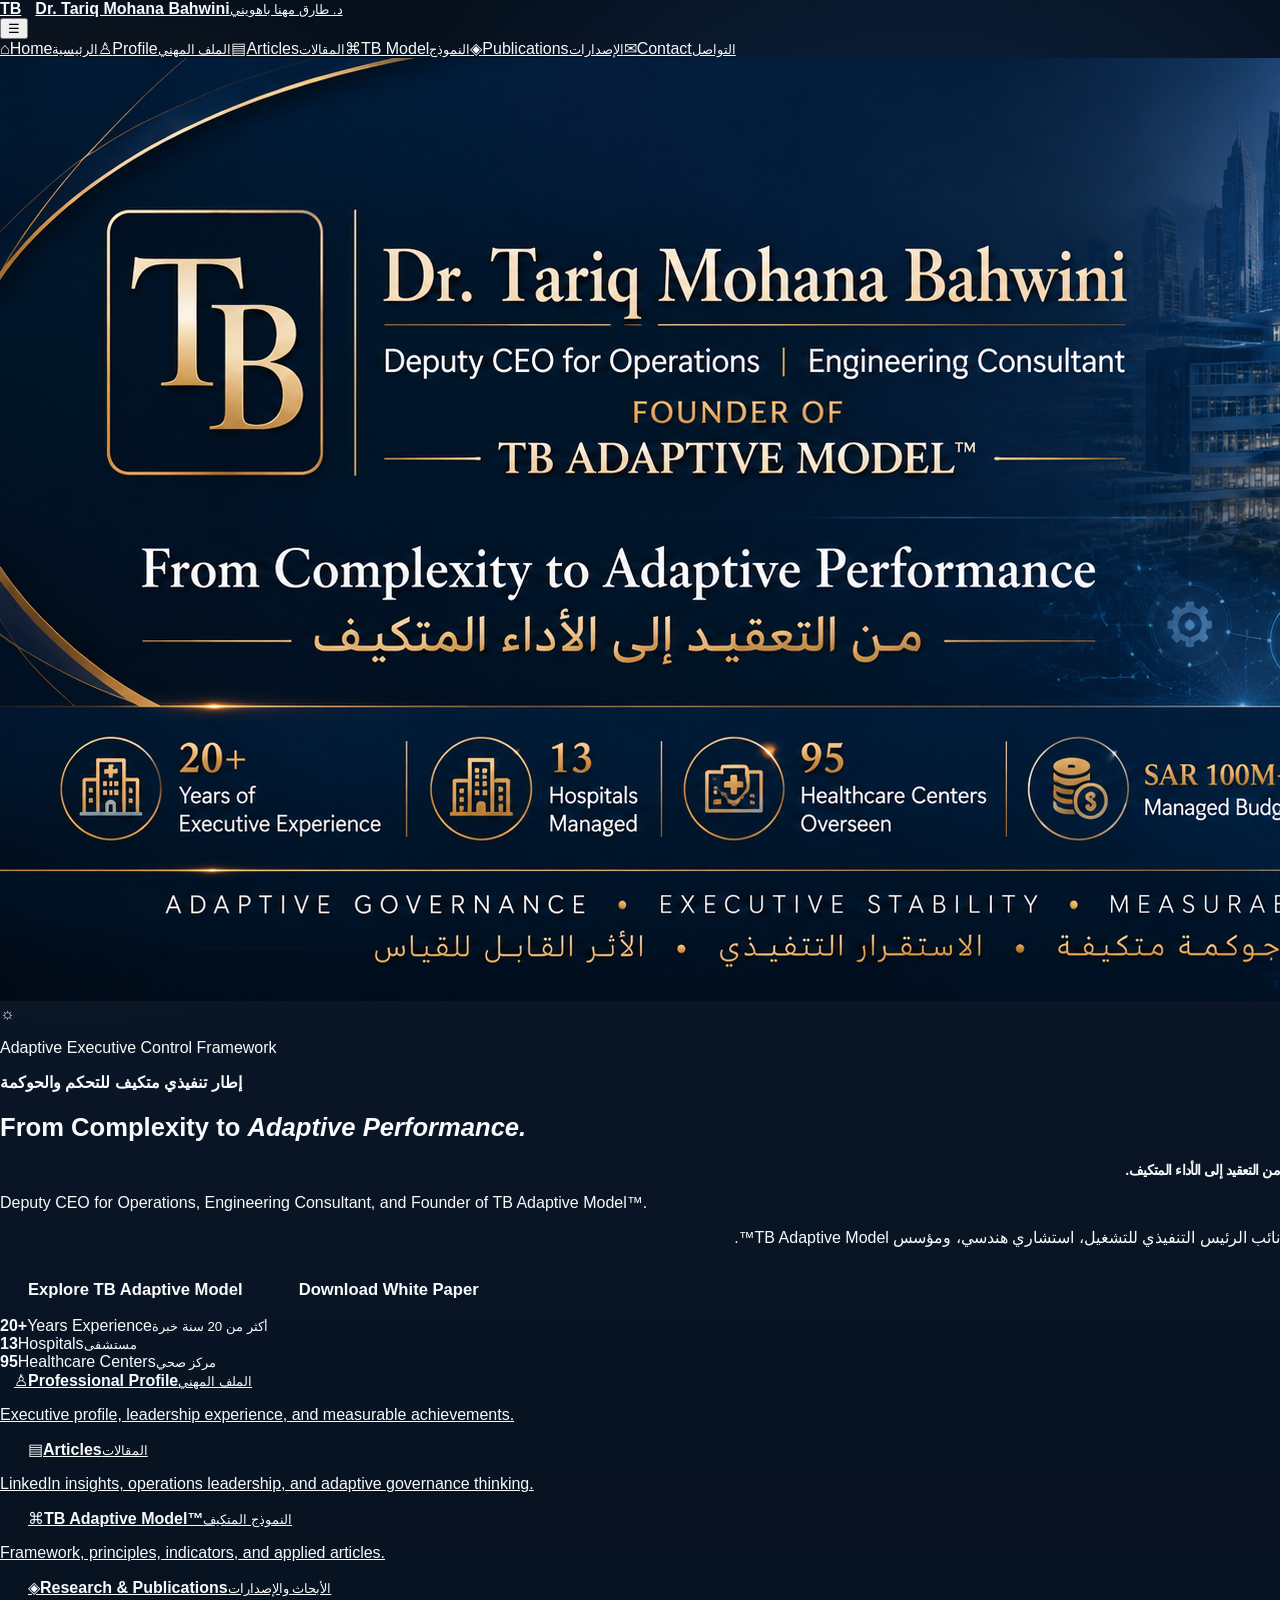
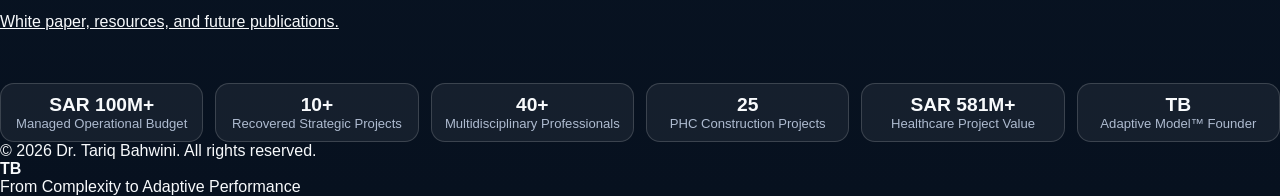
==== commit 70246837: "Add files via upload" ====
--- a/index.html
+++ b/index.html
@@ -1 +1 @@
-<!DOCTYPE html><html lang="en"><head><meta charset="UTF-8"/><meta name="viewport" content="width=device-width, initial-scale=1.0"/><title>Dr. Tariq Mohana Bahwini | themulis.com</title><link rel="stylesheet" href="styles.css"/></head><body><main class="site"><header class="site-header"><a class="brand" href="index.html" aria-label="Home"><strong>TB</strong><div><b>Dr. Tariq Mohana Bahwini</b><small class="ar" dir="rtl">د. طارق مهنا باهويني</small></div></a><button class="menu-toggle" aria-label="Open menu">☰</button><nav class="site-nav"><a class="active" href="index.html"><span>⌂</span>Home<small class="ar">الرئيسية</small></a><a class="" href="about.html"><span>♙</span>Profile<small class="ar">الملف المهني</small></a><a class="" href="articles.html"><span>▤</span>Articles<small class="ar">المقالات</small></a><a class="" href="tb-model.html"><span>⌘</span>TB Model<small class="ar">النموذج</small></a><a class="" href="publications.html"><span>◈</span>Publications<small class="ar">الإصدارات</small></a><a class="" href="contact.html"><span>✉</span>Contact<small class="ar">التواصل</small></a></nav></header><section class="banner-hero"><img src="assets/linkedin-banner.png" alt="Dr. Tariq Mohana Bahwini professional banner"/></section><section class="home-grid"><div class="hero-copy"><div class="tagline"><span>☼</span><p>Adaptive Executive Control Framework</p><b class="ar" dir="rtl">إطار تنفيذي متكيف للتحكم والحوكمة</b></div><h1>Transforming Complex Operations into <em>Measurable Impact.</em></h1><h2 class="ar" dir="rtl">تحويل العمليات المعقدة إلى أثر قابل للقياس.</h2><div class="intro-row"><p>Deputy CEO for Operations, Healthcare Transformation Executive, Engineering & Operations Consultant, and Founder of TB Adaptive Model™.</p><p class="ar" dir="rtl">نائب الرئيس التنفيذي للتشغيل، قائد تحول صحي، استشاري هندسي وتشغيلي، ومؤسس نموذج TB Adaptive Model™.</p></div><div class="actions"><a class="btn gold" href="tb-model.html">Explore TB Adaptive Model</a><a class="btn ghost" href="publications.html">Download White Paper</a></div><div class="stats"><article><b>20+</b><span>Years Experience</span><small class="ar">أكثر من 20 سنة خبرة</small></article><article><b>13</b><span>Hospitals</span><small class="ar">مستشفى</small></article><article><b>95</b><span>Healthcare Centers</span><small class="ar">مركز صحي</small></article></div></div><div class="home-panel"><a href="about.html"><span>♙</span><b>Professional Profile</b><small class="ar">الملف المهني</small><p>Executive profile, leadership experience, and measurable achievements.</p></a><a href="articles.html"><span>▤</span><b>Articles</b><small class="ar">المقالات</small><p>LinkedIn insights, operations leadership, and adaptive governance thinking.</p></a><a href="tb-model.html"><span>⌘</span><b>TB Adaptive Model™</b><small class="ar">النموذج المتكيف</small><p>Framework, principles, indicators, and applied articles.</p></a><a href="publications.html"><span>◈</span><b>Research & Publications</b><small class="ar">الأبحاث والإصدارات</small><p>White paper, resources, and future publications.</p></a></div></section><section class="metric-strip"><article><b>SAR 100M+</b><span>Managed Operational Budget</span></article><article><b>10+</b><span>Recovered Strategic Projects</span></article><article><b>40+</b><span>Multidisciplinary Professionals</span></article><article><b>25</b><span>PHC Construction Projects</span></article><article><b>SAR 581M+</b><span>Healthcare Project Value</span></article><article><b>TB</b><span>Adaptive Model™ Founder</span></article></section><footer class="footer"><div><span></span>© 2026 Dr. Tariq Bahwini. All rights reserved.</div><strong>TB</strong><div>From Complexity to Adaptive Performance<span></span></div></footer></main><script src="script.js"></script></body></html>+<!DOCTYPE html><html lang="en"><head><meta charset="UTF-8"/><meta name="viewport" content="width=device-width, initial-scale=1.0"/><title>Dr. Tariq Mohana Bahwini | themulis.com</title><link rel="stylesheet" href="styles.css"/></head><body><main class="site"><header class="site-header"><a class="brand" href="index.html" aria-label="Home"><strong>TB</strong><div><b>Dr. Tariq Mohana Bahwini</b><small class="ar" dir="rtl">د. طارق مهنا باهويني</small></div></a><button class="menu-toggle" aria-label="Open menu">☰</button><nav class="site-nav"><a class="active" href="index.html"><span>⌂</span>Home<small class="ar">الرئيسية</small></a><a class="" href="about.html"><span>♙</span>Profile<small class="ar">الملف المهني</small></a><a class="" href="articles.html"><span>▤</span>Articles<small class="ar">المقالات</small></a><a class="" href="tb-model.html"><span>⌘</span>TB Model<small class="ar">النموذج</small></a><a class="" href="publications.html"><span>◈</span>Publications<small class="ar">الإصدارات</small></a><a class="" href="contact.html"><span>✉</span>Contact<small class="ar">التواصل</small></a></nav></header><section class="banner-hero"><img src="assets/linkedin-banner.png" alt="Dr. Tariq Mohana Bahwini professional banner"/></section><section class="home-grid"><div class="hero-copy"><div class="tagline"><span>☼</span><p>Adaptive Executive Control Framework</p><b class="ar" dir="rtl">إطار تنفيذي متكيف للتحكم والحوكمة</b></div><h1>From Complexity to <em>Adaptive Performance.</em></h1><h2 class="ar" dir="rtl">من التعقيد إلى الأداء المتكيف.</h2><div class="intro-row"><p>Deputy CEO for Operations, Engineering Consultant, and Founder of TB Adaptive Model™.</p><p class="ar" dir="rtl">نائب الرئيس التنفيذي للتشغيل، استشاري هندسي، ومؤسس TB Adaptive Model™.</p></div><div class="actions"><a class="btn gold" href="tb-model.html">Explore TB Adaptive Model</a><a class="btn ghost" href="publications.html">Download White Paper</a></div><div class="stats"><article><b>20+</b><span>Years Experience</span><small class="ar">أكثر من 20 سنة خبرة</small></article><article><b>13</b><span>Hospitals</span><small class="ar">مستشفى</small></article><article><b>95</b><span>Healthcare Centers</span><small class="ar">مركز صحي</small></article></div></div><div class="home-panel"><a href="about.html"><span>♙</span><b>Professional Profile</b><small class="ar">الملف المهني</small><p>Executive profile, leadership experience, and measurable achievements.</p></a><a href="articles.html"><span>▤</span><b>Articles</b><small class="ar">المقالات</small><p>LinkedIn insights, operations leadership, and adaptive governance thinking.</p></a><a href="tb-model.html"><span>⌘</span><b>TB Adaptive Model™</b><small class="ar">النموذج المتكيف</small><p>Framework, principles, indicators, and applied articles.</p></a><a href="publications.html"><span>◈</span><b>Research & Publications</b><small class="ar">الأبحاث والإصدارات</small><p>White paper, resources, and future publications.</p></a></div></section><section class="metric-strip"><article><b>SAR 100M+</b><span>Managed Operational Budget</span></article><article><b>10+</b><span>Recovered Strategic Projects</span></article><article><b>40+</b><span>Multidisciplinary Professionals</span></article><article><b>25</b><span>PHC Construction Projects</span></article><article><b>SAR 581M+</b><span>Healthcare Project Value</span></article><article><b>TB</b><span>Adaptive Model™ Founder</span></article></section><footer class="footer"><div><span></span>© 2026 Dr. Tariq Bahwini. All rights reserved.</div><strong>TB</strong><div>From Complexity to Adaptive Performance<span></span></div></footer></main><script src="script.js"></script></body></html>
--- a/styles.css
+++ b/styles.css
@@ -728,3 +728,5 @@
 /* V2 updates */
 .site-nav a{min-width:118px}.metric-strip{max-width:1720px;margin:18px auto 0;position:relative;z-index:2;display:grid;grid-template-columns:repeat(6,1fr);gap:12px}.metric-strip article{padding:14px;border-radius:14px;background:rgba(255,255,255,.06);border:1px solid rgba(255,255,255,.16);text-align:center}.metric-strip b{display:block;color:var(--gold2);font-size:1.55rem}.metric-strip span{display:block;color:var(--muted);font-size:.82rem}.anchor-list{display:flex;flex-wrap:wrap;gap:10px;margin:18px 0}.anchor-list a{text-decoration:none;border:1px solid rgba(143,196,255,.3);border-radius:999px;padding:9px 13px;color:#fff;background:rgba(255,255,255,.05);font-weight:700}.knowledge-grid{display:grid;grid-template-columns:repeat(3,1fr);gap:14px;margin-top:16px}.knowledge-card{background:rgba(255,255,255,.055);border:1px solid rgba(143,196,255,.2);border-radius:18px;padding:18px}.knowledge-card h3{color:var(--gold2);margin:0 0 10px}.knowledge-card p{color:#dbe5f4;line-height:1.55}.download-link{color:var(--gold2);font-weight:900;text-decoration:none}.banner-hero img{aspect-ratio:1584/238!important;object-fit:cover;object-position:center}
 @media(max-width:1200px){.metric-strip{grid-template-columns:repeat(3,1fr)}}@media(max-width:1100px){.knowledge-grid{grid-template-columns:1fr 1fr}}@media(max-width:820px){.metric-strip,.knowledge-grid{grid-template-columns:1fr}.site-nav a{min-width:100%}}
+
+.banner-hero img{aspect-ratio:1584/180 !important;} .hero-copy h1{font-size:clamp(1.4rem,2vw,2.2rem)!important;} .hero-copy h2{font-size:clamp(.9rem,1vw,1.1rem)!important;} .home-panel a{padding:14px!important;} .metric-strip article{padding:10px!important;} .metric-strip b{font-size:1.2rem!important;}
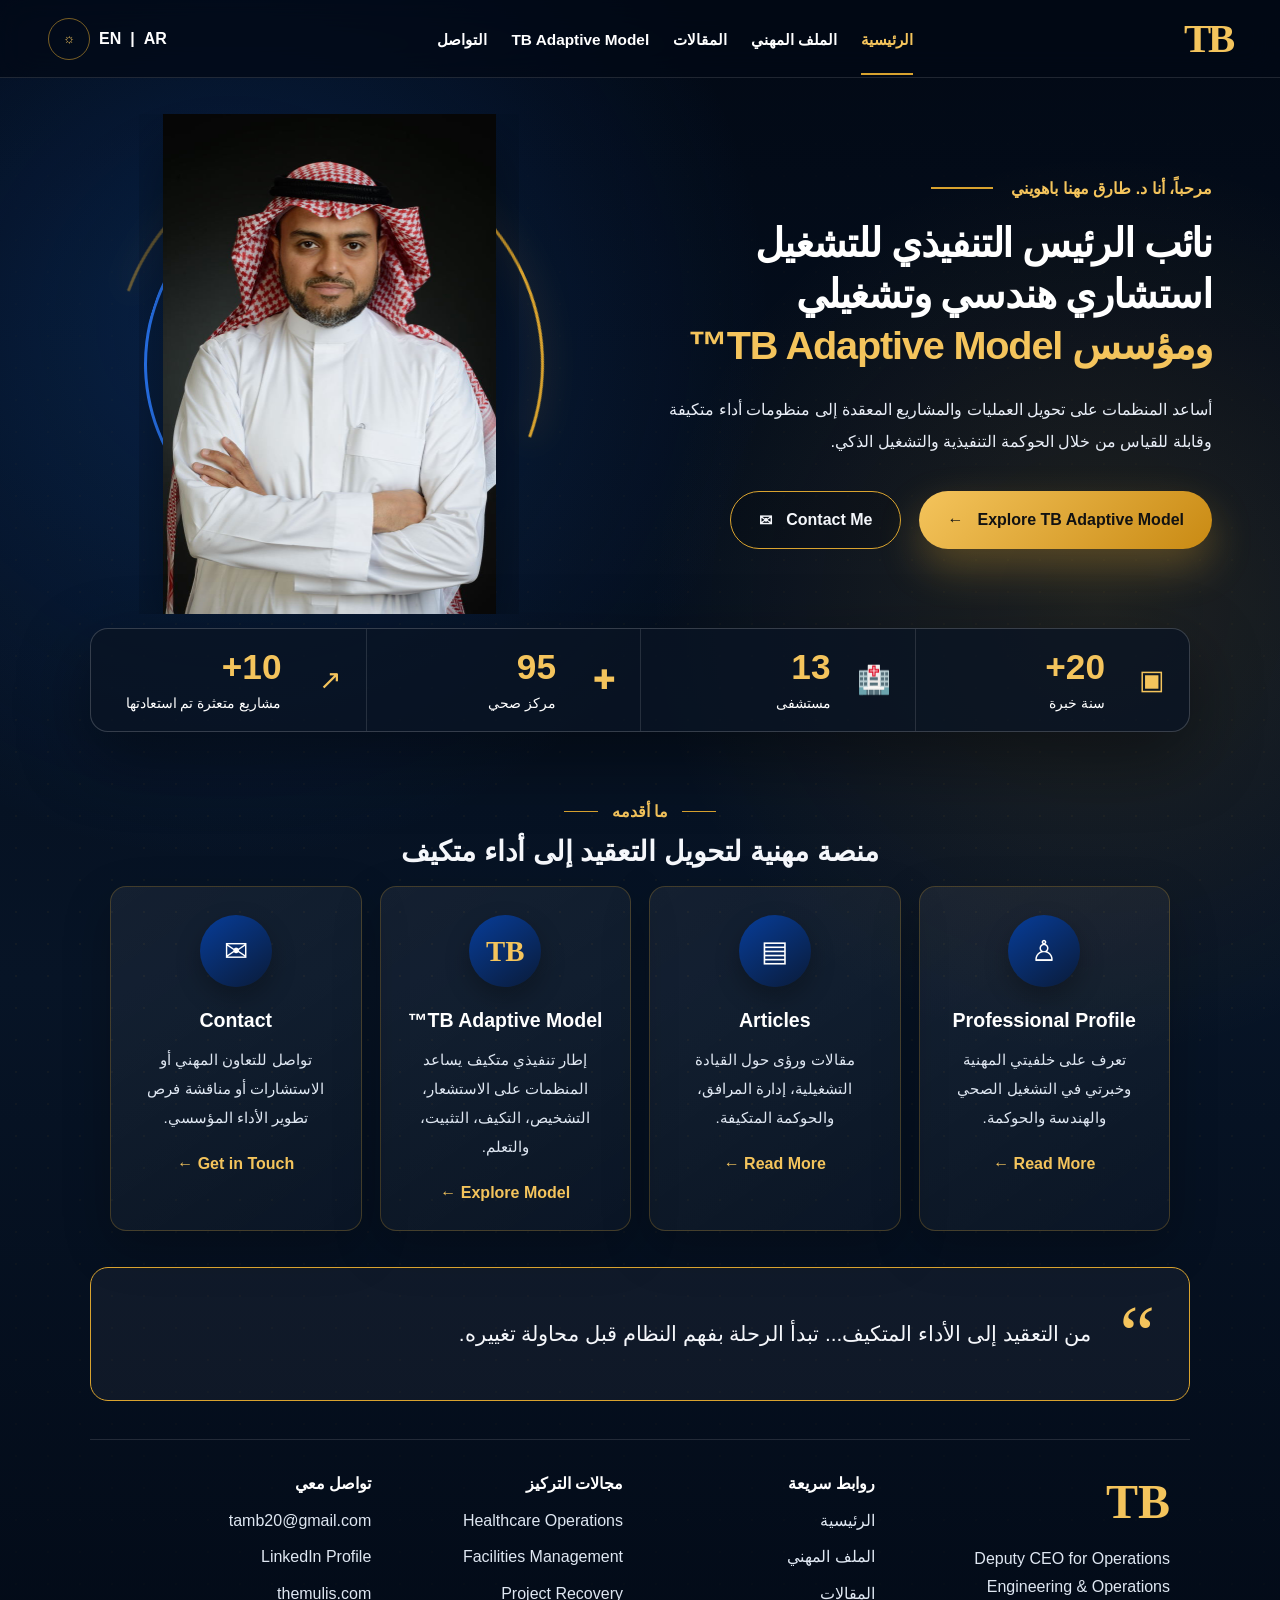
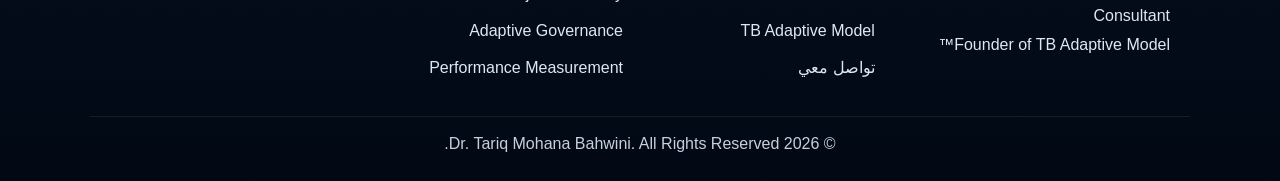
==== commit a779ac72: "Add files via upload" ====
--- a/index.html
+++ b/index.html
@@ -1 +1,7 @@
-<!DOCTYPE html><html lang="en"><head><meta charset="UTF-8"/><meta name="viewport" content="width=device-width, initial-scale=1.0"/><title>Dr. Tariq Mohana Bahwini | themulis.com</title><link rel="stylesheet" href="styles.css"/></head><body><main class="site"><header class="site-header"><a class="brand" href="index.html" aria-label="Home"><strong>TB</strong><div><b>Dr. Tariq Mohana Bahwini</b><small class="ar" dir="rtl">د. طارق مهنا باهويني</small></div></a><button class="menu-toggle" aria-label="Open menu">☰</button><nav class="site-nav"><a class="active" href="index.html"><span>⌂</span>Home<small class="ar">الرئيسية</small></a><a class="" href="about.html"><span>♙</span>Profile<small class="ar">الملف المهني</small></a><a class="" href="articles.html"><span>▤</span>Articles<small class="ar">المقالات</small></a><a class="" href="tb-model.html"><span>⌘</span>TB Model<small class="ar">النموذج</small></a><a class="" href="publications.html"><span>◈</span>Publications<small class="ar">الإصدارات</small></a><a class="" href="contact.html"><span>✉</span>Contact<small class="ar">التواصل</small></a></nav></header><section class="banner-hero"><img src="assets/linkedin-banner.png" alt="Dr. Tariq Mohana Bahwini professional banner"/></section><section class="home-grid"><div class="hero-copy"><div class="tagline"><span>☼</span><p>Adaptive Executive Control Framework</p><b class="ar" dir="rtl">إطار تنفيذي متكيف للتحكم والحوكمة</b></div><h1>From Complexity to <em>Adaptive Performance.</em></h1><h2 class="ar" dir="rtl">من التعقيد إلى الأداء المتكيف.</h2><div class="intro-row"><p>Deputy CEO for Operations, Engineering Consultant, and Founder of TB Adaptive Model™.</p><p class="ar" dir="rtl">نائب الرئيس التنفيذي للتشغيل، استشاري هندسي، ومؤسس TB Adaptive Model™.</p></div><div class="actions"><a class="btn gold" href="tb-model.html">Explore TB Adaptive Model</a><a class="btn ghost" href="publications.html">Download White Paper</a></div><div class="stats"><article><b>20+</b><span>Years Experience</span><small class="ar">أكثر من 20 سنة خبرة</small></article><article><b>13</b><span>Hospitals</span><small class="ar">مستشفى</small></article><article><b>95</b><span>Healthcare Centers</span><small class="ar">مركز صحي</small></article></div></div><div class="home-panel"><a href="about.html"><span>♙</span><b>Professional Profile</b><small class="ar">الملف المهني</small><p>Executive profile, leadership experience, and measurable achievements.</p></a><a href="articles.html"><span>▤</span><b>Articles</b><small class="ar">المقالات</small><p>LinkedIn insights, operations leadership, and adaptive governance thinking.</p></a><a href="tb-model.html"><span>⌘</span><b>TB Adaptive Model™</b><small class="ar">النموذج المتكيف</small><p>Framework, principles, indicators, and applied articles.</p></a><a href="publications.html"><span>◈</span><b>Research & Publications</b><small class="ar">الأبحاث والإصدارات</small><p>White paper, resources, and future publications.</p></a></div></section><section class="metric-strip"><article><b>SAR 100M+</b><span>Managed Operational Budget</span></article><article><b>10+</b><span>Recovered Strategic Projects</span></article><article><b>40+</b><span>Multidisciplinary Professionals</span></article><article><b>25</b><span>PHC Construction Projects</span></article><article><b>SAR 581M+</b><span>Healthcare Project Value</span></article><article><b>TB</b><span>Adaptive Model™ Founder</span></article></section><footer class="footer"><div><span></span>© 2026 Dr. Tariq Bahwini. All rights reserved.</div><strong>TB</strong><div>From Complexity to Adaptive Performance<span></span></div></footer></main><script src="script.js"></script></body></html>+<!DOCTYPE html><html lang="ar" dir="rtl"><head><meta charset="UTF-8"/><meta name="viewport" content="width=device-width, initial-scale=1.0"/><title>Dr. Tariq Mohana Bahwini | TB Adaptive Model</title><link rel="stylesheet" href="styles.css"/></head><body><main class="site-shell">
+<header class="navbar">
+  <a class="logo" href="index.html">TB</a>
+  <button class="menu-btn" aria-label="Open Menu">☰</button>
+  <nav class="nav-links"><a class="active" href="index.html">الرئيسية</a><a href="about.html">الملف المهني</a><a href="articles.html">المقالات</a><a href="tb-model.html">TB Adaptive Model</a><a href="contact.html">التواصل</a></nav>
+  <div class="lang"><span>AR</span><span>|</span><span>EN</span><button>☼</button></div>
+</header><section id="home" class="hero"><div class="hero-content"><p class="hello">مرحباً، أنا د. طارق مهنا باهويني</p><h1>نائب الرئيس التنفيذي للتشغيل<br/>استشاري هندسي وتشغيلي<br/><span>ومؤسس TB Adaptive Model™</span></h1><p class="hero-text">أساعد المنظمات على تحويل العمليات والمشاريع المعقدة إلى منظومات أداء متكيفة وقابلة للقياس من خلال الحوكمة التنفيذية والتشغيل الذكي.</p><div class="hero-actions"><a href="tb-model.html" class="btn primary">Explore TB Adaptive Model <span>←</span></a><a href="contact.html" class="btn secondary">Contact Me <span>✉</span></a></div></div><div class="portrait-area"><div class="orbit orbit-one"></div><div class="orbit orbit-two"></div><div class="portrait-card"><img src="assets/portrait.png" alt="Dr. Tariq Mohana Bahwini" onerror="this.style.display='none'; this.parentElement.classList.add('no-image')" /><div class="portrait-fallback">TB</div></div></div></section><section class="stats"><article><span class="stat-icon">▣</span><strong>20+</strong><p>سنة خبرة</p></article><article><span class="stat-icon">🏥</span><strong>13</strong><p>مستشفى</p></article><article><span class="stat-icon">✚</span><strong>95</strong><p>مركز صحي</p></article><article><span class="stat-icon">↗</span><strong>10+</strong><p>مشاريع متعثرة تم استعادتها</p></article></section><section class="section-title"><p>ما أقدمه</p><h2>منصة مهنية لتحويل التعقيد إلى أداء متكيف</h2></section><section class="cards"><a class="card" href="about.html"><div class="card-icon">♙</div><h3>Professional Profile</h3><p>تعرف على خلفيتي المهنية وخبرتي في التشغيل الصحي والهندسة والحوكمة.</p><b>Read More ←</b></a><a class="card" href="articles.html"><div class="card-icon">▤</div><h3>Articles</h3><p>مقالات ورؤى حول القيادة التشغيلية، إدارة المرافق، والحوكمة المتكيفة.</p><b>Read More ←</b></a><a class="card" href="tb-model.html"><div class="card-icon tb">TB</div><h3>TB Adaptive Model™</h3><p>إطار تنفيذي متكيف يساعد المنظمات على الاستشعار، التشخيص، التكيف، التثبيت، والتعلم.</p><b>Explore Model ←</b></a><a class="card" href="contact.html"><div class="card-icon">✉</div><h3>Contact</h3><p>تواصل للتعاون المهني أو الاستشارات أو مناقشة فرص تطوير الأداء المؤسسي.</p><b>Get in Touch ←</b></a></section><section class="quote"><span>“</span><p>من التعقيد إلى الأداء المتكيف... تبدأ الرحلة بفهم النظام قبل محاولة تغييره.</p></section><footer class="footer"><div class="footer-brand"><div class="footer-logo">TB</div><p>Deputy CEO for Operations<br/>Engineering & Operations Consultant<br/>Founder of TB Adaptive Model™</p></div><div><h4>روابط سريعة</h4><a href="index.html">الرئيسية</a><a href="about.html">الملف المهني</a><a href="articles.html">المقالات</a><a href="tb-model.html">TB Adaptive Model</a><a href="contact.html">تواصل معي</a></div><div><h4>مجالات التركيز</h4><a>Healthcare Operations</a><a>Facilities Management</a><a>Project Recovery</a><a>Adaptive Governance</a><a>Performance Measurement</a></div><div><h4>تواصل معي</h4><a href="mailto:tamb20@gmail.com">tamb20@gmail.com</a><a href="https://www.linkedin.com/in/tariq-bahwini" target="_blank" rel="noreferrer">LinkedIn Profile</a><a href="https://themulis.com">themulis.com</a></div></footer><div class="copyright">© 2026 Dr. Tariq Mohana Bahwini. All Rights Reserved.</div></main><script src="script.js"></script></body></html>
--- a/styles.css
+++ b/styles.css
@@ -1,732 +1,14 @@
-/* =========================================================
-   themulis.com — Updated Executive Dark Theme
-   File: styles.css
-   Replace your old styles.css with this file.
-   Arabic font preference: Jannat
-========================================================= */
-
-:root {
-  --bg: #07111f;
-  --bg-2: #0b1729;
-  --bg-3: #111c31;
-  --card: rgba(9, 22, 39, 0.82);
-  --card-2: rgba(13, 29, 51, 0.92);
-  --navy: #0b2f6b;
-  --blue: #1556b3;
-  --blue-soft: #2d74d8;
-  --gold: #d7a332;
-  --gold-2: #f0c766;
-  --gold-soft: rgba(215, 163, 50, 0.16);
-  --white: #ffffff;
-  --text: #f8fafc;
-  --text-2: #dbe5f4;
-  --muted: #aebbd0;
-  --line: rgba(255, 255, 255, 0.12);
-  --line-gold: rgba(215, 163, 50, 0.45);
-  --shadow: 0 28px 70px rgba(0, 0, 0, 0.34);
-  --shadow-gold: 0 18px 40px rgba(215, 163, 50, 0.24);
-  --radius-xl: 30px;
-  --radius-lg: 22px;
-}
-
-* { box-sizing: border-box; }
-
-html { scroll-behavior: smooth; }
-
-body {
-  margin: 0;
-  min-height: 100vh;
-  color: var(--text);
-  background:
-    radial-gradient(circle at 72% 18%, rgba(45, 116, 216, 0.22), transparent 32%),
-    radial-gradient(circle at 6% 28%, rgba(215, 163, 50, 0.14), transparent 30%),
-    linear-gradient(180deg, #06101d 0%, #0a1728 45%, #07111f 100%);
-  font-family: "Inter", "Segoe UI", Arial, sans-serif;
-  overflow-x: hidden;
-}
-
-.ar {
-  font-family: "Jannat", "Janna LT", "Tajawal", "Noto Kufi Arabic", "Segoe UI", Tahoma, Arial, sans-serif;
-  letter-spacing: 0;
-}
-
-a { color: inherit; }
-
-.page-shell {
-  position: relative;
-  max-width: 1500px;
-  min-height: 100vh;
-  margin: 0 auto;
-  padding: 24px 32px 18px;
-  overflow: hidden;
-}
-
-.page-shell::before {
-  content: "";
-  position: absolute;
-  inset: 85px auto auto -240px;
-  width: 740px;
-  height: 740px;
-  border-radius: 50%;
-  background: radial-gradient(circle, rgba(21, 86, 179, 0.18), transparent 64%);
-  pointer-events: none;
-}
-
-.page-shell::after {
-  content: "";
-  position: absolute;
-  right: -220px;
-  bottom: 110px;
-  width: 760px;
-  height: 260px;
-  border-radius: 999px;
-  background: linear-gradient(120deg, transparent 0%, rgba(21, 86, 179, 0.26) 38%, rgba(215, 163, 50, 0.22) 62%, transparent 100%);
-  transform: rotate(-8deg);
-  pointer-events: none;
-}
-
-/* Header */
-.topbar {
-  position: relative;
-  z-index: 5;
-  display: grid;
-  grid-template-columns: auto 1fr auto;
-  align-items: center;
-  gap: 26px;
-  padding-bottom: 18px;
-  border-bottom: 1px solid var(--line);
-}
-
-.brand { display: flex; align-items: center; gap: 14px; }
-
-.brand-mark {
-  position: relative;
-  width: 58px;
-  height: 58px;
-  border-radius: 18px;
-  display: grid;
-  place-items: center;
-  color: var(--gold);
-  background: linear-gradient(145deg, rgba(255,255,255,0.08), rgba(255,255,255,0.02)), rgba(255,255,255,0.04);
-  border: 1px solid rgba(215, 163, 50, 0.42);
-  box-shadow: var(--shadow);
-  font-family: Georgia, "Times New Roman", serif;
-  font-weight: 800;
-}
-
-.brand-mark span { font-size: 2.25rem; line-height: 1; }
-.brand-t { color: var(--gold-2); }
-.brand-b { color: var(--blue-soft); margin-left: -14px; }
-
-.brand-text h1 {
-  margin: 0;
-  color: var(--text);
-  font-size: 1.45rem;
-  line-height: 1.1;
-  font-weight: 800;
-}
-
-.brand-text p {
-  margin: 4px 0 0;
-  color: var(--gold-2);
-  font-size: 1.2rem;
-  line-height: 1.1;
-  font-weight: 700;
-}
-
-.main-nav {
-  display: flex;
-  align-items: center;
-  justify-content: center;
-  gap: 28px;
-}
-
-.main-nav a {
-  position: relative;
-  text-decoration: none;
-  color: var(--text-2);
-  font-weight: 700;
-  font-size: 0.96rem;
-  text-align: center;
-  line-height: 1.25;
-  transition: color 0.2s ease;
-}
-
-.main-nav a:hover { color: var(--gold-2); }
-
-.main-nav a:first-child::after {
-  content: "";
-  position: absolute;
-  left: 50%;
-  bottom: -11px;
-  width: 44px;
-  height: 2px;
-  transform: translateX(-50%);
-  background: var(--gold);
-  border-radius: 999px;
-}
-
-.main-nav a span {
-  display: block;
-  margin-top: 5px;
-  font-weight: 600;
-  color: var(--muted);
-}
-
-.lang-switch {
-  display: inline-flex;
-  align-items: center;
-  gap: 3px;
-  padding: 4px;
-  border-radius: 14px;
-  background: rgba(255,255,255,0.05);
-  border: 1px solid var(--line);
-}
-
-.lang-switch button {
-  border: 0;
-  background: transparent;
-  color: var(--text-2);
-  padding: 9px 13px;
-  border-radius: 10px;
-  font-weight: 800;
-  cursor: pointer;
-}
-
-.lang-switch button.active {
-  background: var(--gold);
-  color: #091322;
-}
-
-/* Hero */
-.hero {
-  position: relative;
-  z-index: 2;
-  display: grid;
-  grid-template-columns: 0.98fr 1.02fr;
-  gap: 34px;
-  align-items: center;
-  padding: 34px 4px 30px;
-}
-
-.hero-copy { position: relative; z-index: 3; }
-
-.eyebrow {
-  display: inline-block;
-  margin: 0 0 6px;
-  color: var(--gold-2);
-  font-weight: 800;
-  font-size: 1.05rem;
-}
-
-.eyebrow.ar {
-  display: block;
-  margin-top: 4px;
-  color: var(--gold);
-}
-
-.hero-copy h2 {
-  margin: 12px 0 0;
-  color: var(--text);
-  font-size: clamp(2.4rem, 4vw, 4.15rem);
-  line-height: 1.02;
-  font-weight: 900;
-  letter-spacing: -0.04em;
-}
-
-.hero-copy h3 {
-  margin: 10px 0 8px;
-  color: var(--gold-2);
-  font-size: clamp(2rem, 3.4vw, 3.15rem);
-  line-height: 1.1;
-  font-weight: 800;
-}
-
-.title-line {
-  margin: 8px 0;
-  color: var(--text-2);
-  font-size: 1.45rem;
-  font-weight: 600;
-}
-
-.divider { color: var(--gold); padding: 0 8px; }
-
-.hero-copy h4 {
-  max-width: 12ch;
-  margin: 28px 0 0;
-  color: var(--text);
-  font-size: clamp(3rem, 5.5vw, 5.6rem);
-  line-height: 0.96;
-  font-weight: 900;
-  letter-spacing: -0.055em;
-}
-
-.hero-copy h4 span { color: var(--gold-2); }
-
-.hero-ar {
-  margin: 16px 0 0;
-  color: var(--gold-2);
-  font-size: clamp(1.5rem, 2.8vw, 2.55rem);
-  line-height: 1.25;
-  font-weight: 800;
-}
-
-.hero-text {
-  max-width: 680px;
-  margin: 18px 0 0;
-  color: var(--muted);
-  font-size: 1.18rem;
-  line-height: 1.65;
-}
-
-.hero-text.ar { color: var(--text-2); }
-
-.hero-actions {
-  display: flex;
-  flex-wrap: wrap;
-  gap: 16px;
-  margin-top: 28px;
-}
-
-.btn {
-  display: inline-flex;
-  align-items: center;
-  justify-content: center;
-  min-height: 54px;
-  padding: 15px 28px;
-  border-radius: 18px;
-  text-decoration: none;
-  font-weight: 850;
-  font-size: 1.04rem;
-  transition: transform 0.2s ease, box-shadow 0.2s ease, border-color 0.2s ease;
-}
-
-.btn:hover { transform: translateY(-2px); }
-
-.btn-primary {
-  color: #08121e;
-  background: linear-gradient(135deg, #f3cc67 0%, #d7a332 55%, #b98015 100%);
-  box-shadow: var(--shadow-gold);
-}
-
-.btn-secondary {
-  color: var(--text);
-  background: rgba(255,255,255,0.045);
-  border: 1px solid rgba(215, 163, 50, 0.58);
-  box-shadow: var(--shadow);
-}
-
-.btn-secondary:hover { border-color: var(--gold-2); }
-
-/* Portrait and stats */
-.hero-visual {
-  position: relative;
-  z-index: 2;
-  display: grid;
-  grid-template-columns: minmax(0, 1fr) 285px;
-  gap: 20px;
-  align-items: center;
-}
-
-.portrait-wrap {
-  position: relative;
-  min-height: 535px;
-  display: flex;
-  align-items: flex-end;
-  justify-content: center;
-  isolation: isolate;
-}
-
-.portrait-wrap::before {
-  content: "";
-  position: absolute;
-  width: 520px;
-  height: 520px;
-  border-radius: 50%;
-  background: radial-gradient(circle at 40% 34%, rgba(255,255,255,0.08), rgba(21,86,179,0.12) 43%, rgba(0,0,0,0.14) 74%), rgba(255,255,255,0.03);
-  border: 1px solid rgba(255,255,255,0.09);
-  box-shadow: var(--shadow);
-  z-index: -3;
-}
-
-.ring {
-  position: absolute;
-  border-radius: 50%;
-  border: 3px solid transparent;
-  pointer-events: none;
-}
-
-.ring-one {
-  width: 480px;
-  height: 480px;
-  border-top-color: rgba(45,116,216,0.96);
-  border-left-color: rgba(45,116,216,0.8);
-  transform: rotate(-18deg);
-  filter: drop-shadow(0 0 12px rgba(45,116,216,0.45));
-  z-index: -2;
-}
-
-.ring-two {
-  width: 528px;
-  height: 528px;
-  border-right-color: rgba(215,163,50,0.96);
-  border-bottom-color: rgba(215,163,50,0.55);
-  transform: rotate(19deg);
-  filter: drop-shadow(0 0 14px rgba(215,163,50,0.38));
-  z-index: -1;
-}
-
-.portrait-wrap img {
-  position: relative;
-  z-index: 1;
-  width: min(94%, 455px);
-  max-height: 555px;
-  object-fit: contain;
-  object-position: center bottom;
-  border-radius: 0;
-  filter: drop-shadow(0 24px 34px rgba(0, 0, 0, 0.34));
-}
-
-.stats-panel { display: grid; gap: 14px; }
-
-.stat-card {
-  display: flex;
-  align-items: center;
-  gap: 16px;
-  min-height: 110px;
-  padding: 18px;
-  background: var(--card);
-  border: 1px solid var(--line);
-  border-radius: 24px;
-  box-shadow: var(--shadow);
-  backdrop-filter: blur(14px);
-}
-
-.stat-icon {
-  flex: 0 0 70px;
-  width: 70px;
-  height: 70px;
-  border-radius: 50%;
-  display: grid;
-  place-items: center;
-  color: var(--white);
-  font-size: 1.65rem;
-  font-weight: 900;
-}
-
-.stat-icon.blue {
-  background: linear-gradient(145deg, #0d3678, #0c2347);
-  border: 1px solid rgba(45,116,216,0.45);
-}
-
-.stat-icon.gray { background: linear-gradient(145deg, #8b929d, #4d5561); }
-
-.stat-icon.gold {
-  background: linear-gradient(145deg, #e1b34a, #b87c13);
-  color: #fff;
-  font-family: Georgia, "Times New Roman", serif;
-}
-
-.stat-card strong {
-  display: block;
-  color: var(--gold-2);
-  font-size: 2rem;
-  line-height: 1;
-  font-weight: 900;
-}
-
-.stat-card span {
-  display: block;
-  margin-top: 7px;
-  color: var(--text);
-  font-weight: 750;
-}
-
-.stat-card small {
-  display: block;
-  margin-top: 6px;
-  color: var(--muted);
-  font-size: 0.92rem;
-}
-
-/* Cards */
-.cards-grid {
-  position: relative;
-  z-index: 4;
-  display: grid;
-  grid-template-columns: repeat(4, minmax(0, 1fr));
-  gap: 18px;
-  padding-top: 12px;
-}
-
-.info-card {
-  min-height: 420px;
-  display: flex;
-  flex-direction: column;
-  padding: 28px 24px 22px;
-  border-radius: var(--radius-xl);
-  background: linear-gradient(180deg, rgba(255,255,255,0.055), rgba(255,255,255,0.025)), var(--card);
-  border: 1px solid rgba(215, 163, 50, 0.20);
-  box-shadow: var(--shadow);
-  backdrop-filter: blur(16px);
-  transition: transform 0.22s ease, border-color 0.22s ease, box-shadow 0.22s ease;
-}
-
-.info-card:hover {
-  transform: translateY(-5px);
-  border-color: rgba(215, 163, 50, 0.48);
-  box-shadow: 0 32px 78px rgba(0,0,0,0.42);
-}
-
-.card-head { display: flex; align-items: center; gap: 14px; }
-
-.card-icon {
-  width: 72px;
-  height: 72px;
-  flex: 0 0 72px;
-  border-radius: 50%;
-  display: grid;
-  place-items: center;
-  color: var(--white);
-  font-size: 1.8rem;
-  font-weight: 900;
-}
-
-.card-icon.blue {
-  background: linear-gradient(145deg, #0d3678, #081d3c);
-  border: 1px solid rgba(45,116,216,0.45);
-}
-
-.card-icon.blue-alt { background: linear-gradient(145deg, #1e64c8, #0b367a); }
-.card-icon.gold { background: linear-gradient(145deg, #e1b34a, #b87c13); }
-.card-icon.gray { background: linear-gradient(145deg, #8b929d, #4d5561); }
-
-.card-head h5 {
-  margin: 0;
-  color: var(--text);
-  font-size: 1.75rem;
-  line-height: 1.08;
-  font-weight: 900;
-}
-
-.card-head p {
-  margin: 6px 0 0;
-  color: var(--gold-2);
-  font-size: 1.32rem;
-  line-height: 1.15;
-  font-weight: 800;
-}
-
-.mini-line {
-  width: 54px;
-  height: 3px;
-  margin: 18px 0;
-  border-radius: 999px;
-  background: var(--gold);
-}
-
-.gold-line { background: var(--gold); }
-.gray-line { background: #8b929d; }
-
-.info-card > p {
-  margin: 0 0 14px;
-  color: var(--text-2);
-  font-size: 0.98rem;
-  line-height: 1.56;
-}
-
-.info-card > p.ar {
-  color: var(--muted);
-  font-size: 1rem;
-  line-height: 1.7;
-}
-
-.contact-list {
-  display: grid;
-  gap: 10px;
-  margin: 4px 0 18px;
-}
-
-.contact-list a {
-  color: var(--gold-2);
-  text-decoration: none;
-  font-weight: 750;
-  word-break: break-word;
-}
-
-.contact-list a:hover { text-decoration: underline; }
-
-.card-button {
-  margin-top: auto;
-  display: inline-flex;
-  align-items: center;
-  justify-content: center;
-  gap: 10px;
-  min-height: 48px;
-  padding: 13px 18px;
-  border-radius: 14px;
-  color: #fff;
-  text-decoration: none;
-  text-align: center;
-  font-weight: 850;
-  transition: transform 0.2s ease, box-shadow 0.2s ease;
-}
-
-.card-button:hover { transform: translateY(-2px); }
-.blue-fill { background: linear-gradient(135deg, #12336d, #071d42); }
-.blue-bright { background: linear-gradient(135deg, #2d74d8, #0e3d87); }
-
-.gold-fill {
-  color: #08121e;
-  background: linear-gradient(135deg, #f3cc67, #d7a332);
-  box-shadow: var(--shadow-gold);
-}
-
-.gray-fill { background: linear-gradient(135deg, #7f8794, #4e5663); }
-
-/* Footer */
-.site-footer {
-  position: relative;
-  z-index: 4;
-  display: grid;
-  grid-template-columns: 1fr auto 1fr;
-  align-items: center;
-  gap: 18px;
-  padding: 26px 4px 8px;
-  color: var(--text-2);
-  font-weight: 750;
-}
-
-.footer-block,
-.footer-center {
-  display: flex;
-  align-items: center;
-  gap: 14px;
-}
-
-.footer-right { justify-content: flex-end; }
-
-.footer-center strong {
-  color: var(--gold-2);
-  font-family: Georgia, "Times New Roman", serif;
-  font-size: 3rem;
-  line-height: 1;
-  text-shadow: 0 0 18px rgba(215,163,50,0.28);
-}
-
-.footer-line {
-  height: 2px;
-  flex: 1;
-  min-width: 80px;
-  border-radius: 999px;
-  background: linear-gradient(90deg, rgba(215,163,50,0.9), rgba(45,116,216,0.32), transparent);
-}
-
-.footer-center .footer-line {
-  width: 150px;
-  flex: unset;
-}
-
-.footer-right .footer-line {
-  background: linear-gradient(90deg, transparent, rgba(45,116,216,0.32), rgba(215,163,50,0.9));
-}
-
-/* Responsive */
-@media (max-width: 1360px) {
-  .hero { grid-template-columns: 1fr; }
-  .hero-copy h4 { max-width: 14ch; }
-  .hero-visual { grid-template-columns: 1fr 280px; }
-  .cards-grid { grid-template-columns: repeat(2, minmax(0, 1fr)); }
-}
-
-@media (max-width: 1024px) {
-  .page-shell { padding: 20px; }
-  .topbar { grid-template-columns: 1fr; justify-items: start; }
-  .main-nav { justify-content: flex-start; flex-wrap: wrap; gap: 18px; }
-  .hero { padding-top: 26px; }
-  .hero-visual { grid-template-columns: 1fr; }
-  .portrait-wrap { min-height: 510px; }
-  .stats-panel { grid-template-columns: repeat(3, minmax(0, 1fr)); }
-  .stat-card { min-height: 100px; }
-  .site-footer { grid-template-columns: 1fr; }
-  .footer-right { justify-content: flex-start; }
-}
-
-@media (max-width: 720px) {
-  .page-shell { padding: 16px 14px; }
-
-  .brand-mark {
-    width: 48px;
-    height: 48px;
-    border-radius: 14px;
-  }
-
-  .brand-mark span { font-size: 1.8rem; }
-  .brand-text h1 { font-size: 1.05rem; }
-  .brand-text p { font-size: 1rem; }
-  .main-nav { display: none; }
-
-  .hero {
-    gap: 18px;
-    padding-top: 20px;
-  }
-
-  .hero-copy { text-align: center; }
-  .hero-copy h2 { font-size: 2.25rem; }
-  .hero-copy h3 { font-size: 1.78rem; }
-  .title-line { font-size: 1.05rem; }
-
-  .hero-copy h4 {
-    max-width: none;
-    font-size: 2.65rem;
-  }
-
-  .hero-ar { font-size: 1.45rem; }
-  .hero-text { font-size: 1rem; }
-  .hero-actions { justify-content: center; }
-
-  .btn {
-    width: 100%;
-    max-width: 330px;
-  }
-
-  .portrait-wrap {
-    min-height: 470px;
-    margin-top: 12px;
-    overflow: visible;
-  }
-
-  .portrait-wrap::before {
-    width: 355px;
-    height: 355px;
-  }
-
-  .ring-one {
-    width: 330px;
-    height: 330px;
-  }
-
-  .ring-two {
-    width: 375px;
-    height: 375px;
-  }
-
-  .portrait-wrap img {
-    width: min(100%, 350px);
-    max-height: 450px;
-  }
-
-  .stats-panel { grid-template-columns: 1fr; }
-  .cards-grid { grid-template-columns: 1fr; }
-  .info-card { min-height: unset; }
-  .card-head h5 { font-size: 1.48rem; }
-  .card-head p { font-size: 1.18rem; }
-  .footer-center strong { font-size: 2.35rem; }
-  .footer-center .footer-line { width: 92px; }
-}
-
-/* V2 updates */
-.site-nav a{min-width:118px}.metric-strip{max-width:1720px;margin:18px auto 0;position:relative;z-index:2;display:grid;grid-template-columns:repeat(6,1fr);gap:12px}.metric-strip article{padding:14px;border-radius:14px;background:rgba(255,255,255,.06);border:1px solid rgba(255,255,255,.16);text-align:center}.metric-strip b{display:block;color:var(--gold2);font-size:1.55rem}.metric-strip span{display:block;color:var(--muted);font-size:.82rem}.anchor-list{display:flex;flex-wrap:wrap;gap:10px;margin:18px 0}.anchor-list a{text-decoration:none;border:1px solid rgba(143,196,255,.3);border-radius:999px;padding:9px 13px;color:#fff;background:rgba(255,255,255,.05);font-weight:700}.knowledge-grid{display:grid;grid-template-columns:repeat(3,1fr);gap:14px;margin-top:16px}.knowledge-card{background:rgba(255,255,255,.055);border:1px solid rgba(143,196,255,.2);border-radius:18px;padding:18px}.knowledge-card h3{color:var(--gold2);margin:0 0 10px}.knowledge-card p{color:#dbe5f4;line-height:1.55}.download-link{color:var(--gold2);font-weight:900;text-decoration:none}.banner-hero img{aspect-ratio:1584/238!important;object-fit:cover;object-position:center}
-@media(max-width:1200px){.metric-strip{grid-template-columns:repeat(3,1fr)}}@media(max-width:1100px){.knowledge-grid{grid-template-columns:1fr 1fr}}@media(max-width:820px){.metric-strip,.knowledge-grid{grid-template-columns:1fr}.site-nav a{min-width:100%}}
-
-.banner-hero img{aspect-ratio:1584/180 !important;} .hero-copy h1{font-size:clamp(1.4rem,2vw,2.2rem)!important;} .hero-copy h2{font-size:clamp(.9rem,1vw,1.1rem)!important;} .home-panel a{padding:14px!important;} .metric-strip article{padding:10px!important;} .metric-strip b{font-size:1.2rem!important;}+/* themulis.com — Executive homepage + full TB Adaptive Model page | Arabic font: Jannat */
+:root{--bg:#020915;--bg2:#071426;--panel:rgba(7,18,32,.80);--panel2:rgba(255,255,255,.055);--gold:#d9a32f;--gold2:#f4c45c;--blue:#0d47a1;--blue2:#2b7cff;--text:#f5f7fb;--muted:#c6d0df;--line:rgba(255,255,255,.12);--goldline:rgba(217,163,47,.55);--shadow:0 24px 70px rgba(0,0,0,.42)}
+*{box-sizing:border-box}html{scroll-behavior:smooth}body{margin:0;background:var(--bg);color:var(--text);font-family:"Jannat","Janna LT","Tajawal","Noto Kufi Arabic","Segoe UI",Tahoma,Arial,sans-serif;overflow-x:hidden}a{text-decoration:none;color:inherit}
+.site-shell{min-height:100vh;background:radial-gradient(circle at 18% 18%,rgba(21,91,190,.26),transparent 30%),radial-gradient(circle at 86% 34%,rgba(217,163,47,.13),transparent 28%),linear-gradient(180deg,#020915 0%,#071426 55%,#020915 100%);position:relative}.site-shell:before{content:"";position:absolute;inset:0;pointer-events:none;background-image:radial-gradient(rgba(217,163,47,.12) 1px,transparent 1px);background-size:32px 32px;mask-image:linear-gradient(to bottom,transparent 0%,black 55%,transparent 100%);opacity:.45}
+.navbar{position:relative;z-index:10;min-height:78px;padding:0 48px;display:grid;grid-template-columns:auto 1fr auto;align-items:center;gap:28px;border-bottom:1px solid var(--line);background:rgba(2,9,21,.72);backdrop-filter:blur(16px)}.logo{color:var(--gold2);font-family:Georgia,"Times New Roman",serif;font-size:2.55rem;font-weight:900;letter-spacing:-.08em}.nav-links{display:flex;justify-content:center;align-items:center;gap:24px}.nav-links a{color:#fff;font-weight:700;font-size:.96rem;padding:28px 0 24px;border-bottom:2px solid transparent}.nav-links a.active,.nav-links a:hover{color:var(--gold2);border-bottom-color:var(--gold)}.lang{display:flex;align-items:center;gap:9px;color:#fff;font-weight:800}.lang button{width:42px;height:42px;border-radius:50%;border:1px solid var(--goldline);color:var(--gold2);background:transparent}.menu-btn{display:none}
+.hero{position:relative;z-index:2;max-width:1200px;margin:0 auto;padding:36px 28px 18px;display:grid;grid-template-columns:1fr .9fr;gap:40px;align-items:center;min-height:520px}.hello{display:inline-flex;align-items:center;gap:18px;color:var(--gold2);font-weight:800;margin:0 0 20px}.hello:after{content:"";display:inline-block;width:62px;height:2px;background:var(--gold)}.hero h1{margin:0;color:#fff;font-size:clamp(2rem,3.1vw,3.35rem);line-height:1.28;letter-spacing:-.03em;font-weight:900}.hero h1 span{color:var(--gold2)}.hero-text{max-width:620px;margin:24px 0 0;color:#e9eef7;line-height:1.9;font-size:1.03rem}.hero-actions{display:flex;gap:18px;flex-wrap:wrap;margin-top:34px}.btn{min-height:58px;padding:0 28px;border-radius:999px;display:inline-flex;align-items:center;justify-content:center;gap:14px;font-weight:900}.btn.primary{background:linear-gradient(135deg,#f4c45c,#c98a13);color:#121212;box-shadow:0 18px 42px rgba(217,163,47,.32)}.btn.secondary{border:1px solid var(--gold);background:rgba(0,0,0,.16)}
+.portrait-area{position:relative;min-height:500px;display:grid;place-items:center}.orbit{position:absolute;border-radius:50%;pointer-events:none}.orbit-one{width:430px;height:430px;border:3px solid transparent;border-right-color:var(--gold);border-top-color:rgba(217,163,47,.45);transform:rotate(-25deg);filter:drop-shadow(0 0 14px rgba(217,163,47,.5))}.orbit-two{width:370px;height:370px;border:3px solid transparent;border-left-color:var(--blue2);border-bottom-color:rgba(43,124,255,.45);transform:rotate(18deg)}.portrait-card{position:relative;z-index:2;width:380px;height:500px;display:flex;justify-content:center;align-items:flex-end;overflow:hidden}.portrait-card img{max-width:100%;max-height:100%;object-fit:contain;object-position:center bottom;filter:drop-shadow(0 28px 34px rgba(0,0,0,.45))}.portrait-fallback{display:none;width:260px;height:260px;border-radius:50%;border:1px solid var(--goldline);place-items:center;font-family:Georgia,serif;font-size:6rem;color:var(--gold2);background:rgba(255,255,255,.06)}.no-image .portrait-fallback{display:grid}
+.stats{position:relative;z-index:3;max-width:1100px;margin:-4px auto 40px;display:grid;grid-template-columns:repeat(4,1fr);gap:0;border:1px solid rgba(255,255,255,.18);border-radius:18px;background:rgba(9,20,35,.78);box-shadow:var(--shadow);overflow:hidden}.stats article{min-height:102px;display:grid;grid-template-columns:50px auto;align-items:center;gap:10px;padding:20px 24px;border-left:1px solid rgba(255,255,255,.12)}.stats article:last-child{border-left:none}.stat-icon{grid-row:span 2;color:var(--gold2);font-size:1.7rem}.stats strong{color:var(--gold2);font-size:2.2rem;line-height:1}.stats p{margin:0;color:#fff;font-size:.9rem}
+.section-title{position:relative;z-index:2;text-align:center;padding:26px 20px 18px}.section-title p{color:var(--gold2);font-weight:900;margin:0;display:inline-flex;align-items:center;gap:14px}.section-title p:before,.section-title p:after{content:"";width:34px;height:1px;background:var(--gold)}.section-title h2{margin:14px 0 0;font-size:clamp(1.55rem,2.2vw,2.25rem)}.cards{position:relative;z-index:2;max-width:1100px;margin:0 auto;padding:0 20px 36px;display:grid;grid-template-columns:repeat(4,1fr);gap:18px}.card{min-height:270px;padding:28px 24px;border-radius:16px;background:linear-gradient(145deg,rgba(255,255,255,.06),rgba(255,255,255,.025));border:1px solid rgba(217,163,47,.25);box-shadow:0 18px 48px rgba(0,0,0,.24);transition:.25s ease}.card:hover{transform:translateY(-6px);border-color:var(--gold)}.card-icon{width:72px;height:72px;border-radius:50%;margin:0 auto 22px;display:grid;place-items:center;background:linear-gradient(145deg,#073d99,#0a1b39);color:#fff;font-size:1.8rem;box-shadow:0 10px 24px rgba(0,0,0,.28)}.card-icon.tb{color:var(--gold2);font-family:Georgia,serif;font-weight:900}.card h3{margin:0 0 14px;text-align:center;color:#fff;font-size:1.22rem}.card p{color:#dfe7f2;line-height:1.9;text-align:center;margin:0 0 22px;font-size:.95rem}.card b{color:var(--gold2);display:block;text-align:center}
+.quote{position:relative;z-index:2;max-width:1100px;margin:0 auto 38px;padding:26px 34px;border:1px solid var(--gold);border-radius:18px;background:rgba(255,255,255,.045);display:flex;align-items:center;gap:28px}.quote span{color:var(--gold2);font-size:5rem;font-family:Georgia,serif;line-height:1}.quote p{margin:0;font-size:1.3rem;line-height:1.8}
+.footer{position:relative;z-index:2;max-width:1100px;margin:0 auto;padding:34px 20px 26px;border-top:1px solid var(--line);display:grid;grid-template-columns:1.2fr 1fr 1fr 1.2fr;gap:34px}.footer-logo{color:var(--gold2);font-family:Georgia,serif;font-size:3rem;font-weight:900;margin-bottom:16px}.footer p,.footer a{color:#dfe7f2;line-height:1.8;display:block;margin:8px 0}.footer h4{margin:0 0 14px;color:#fff}.copyright{position:relative;z-index:2;max-width:1100px;margin:0 auto;padding:18px 20px 28px;text-align:center;border-top:1px solid rgba(255,255,255,.08);color:var(--muted)}
+.inner-page{max-width:1120px;margin:0 auto;padding:42px 22px;position:relative;z-index:2}.inner-card{background:var(--panel);border:1px solid rgba(217,163,47,.23);border-radius:20px;padding:34px;box-shadow:var(--shadow);margin-bottom:22px}.inner-card h1{margin:0 0 18px;color:var(--gold2);font-size:2.25rem}.inner-grid{display:grid;grid-template-columns:1fr 1fr;gap:18px}.info-box{background:var(--panel2);border:1px solid rgba(255,255,255,.12);border-radius:16px;padding:20px}.info-box h2,.info-box h3{margin-top:0;color:var(--gold2)}.info-box p,.info-box li{color:#e7edf7;line-height:1.8}.back{display:inline-flex;padding:10px 16px;border-radius:999px;color:#111;background:linear-gradient(135deg,#f4c45c,#c98a13);font-weight:900;margin-bottom:18px}.process{display:grid;grid-template-columns:repeat(5,1fr);gap:12px;margin-top:20px}.process article{background:var(--panel2);border:1px solid rgba(217,163,47,.22);border-radius:16px;padding:16px;text-align:center}.process strong{width:46px;height:46px;display:grid;place-items:center;margin:0 auto 12px;border-radius:50%;color:#111;background:linear-gradient(135deg,#f4c45c,#c98a13)}.article-list{display:grid;grid-template-columns:repeat(3,1fr);gap:18px}.article-list .info-box small{color:var(--gold2);font-weight:900}.badges{display:flex;flex-wrap:wrap;gap:10px}.badge{border:1px solid rgba(217,163,47,.32);border-radius:999px;padding:8px 12px;background:rgba(255,255,255,.05);color:#fff;font-weight:800}
+@media(max-width:980px){.navbar{padding:0 20px;grid-template-columns:auto auto}.menu-btn{display:block;border:1px solid var(--line);background:rgba(255,255,255,.05);color:#fff;border-radius:10px;padding:9px 12px;font-size:1.2rem}.nav-links{display:none;position:absolute;top:78px;left:16px;right:16px;background:rgba(2,9,21,.96);border:1px solid var(--line);border-radius:16px;padding:14px}.nav-links.open{display:grid;gap:4px}.nav-links a{padding:14px}.lang{display:none}.hero{grid-template-columns:1fr;text-align:center;padding-top:34px}.hello{justify-content:center}.hero-actions{justify-content:center}.portrait-area{min-height:390px}.portrait-card{width:310px;height:390px}.orbit-one{width:330px;height:330px}.orbit-two{width:285px;height:285px}.stats{grid-template-columns:1fr 1fr;margin:10px 20px 30px}.cards{grid-template-columns:1fr 1fr}.footer{grid-template-columns:1fr 1fr}.inner-grid,.process,.article-list{grid-template-columns:1fr}}
+@media(max-width:600px){.hero h1{font-size:2rem}.stats,.cards,.footer{grid-template-columns:1fr}.stats article{border-left:0;border-bottom:1px solid rgba(255,255,255,.12)}.stats article:last-child{border-bottom:0}.quote{margin:0 20px 30px;padding:22px;display:block;text-align:center}.quote span{font-size:3.5rem}.quote p{font-size:1.05rem}.inner-card{padding:22px}}
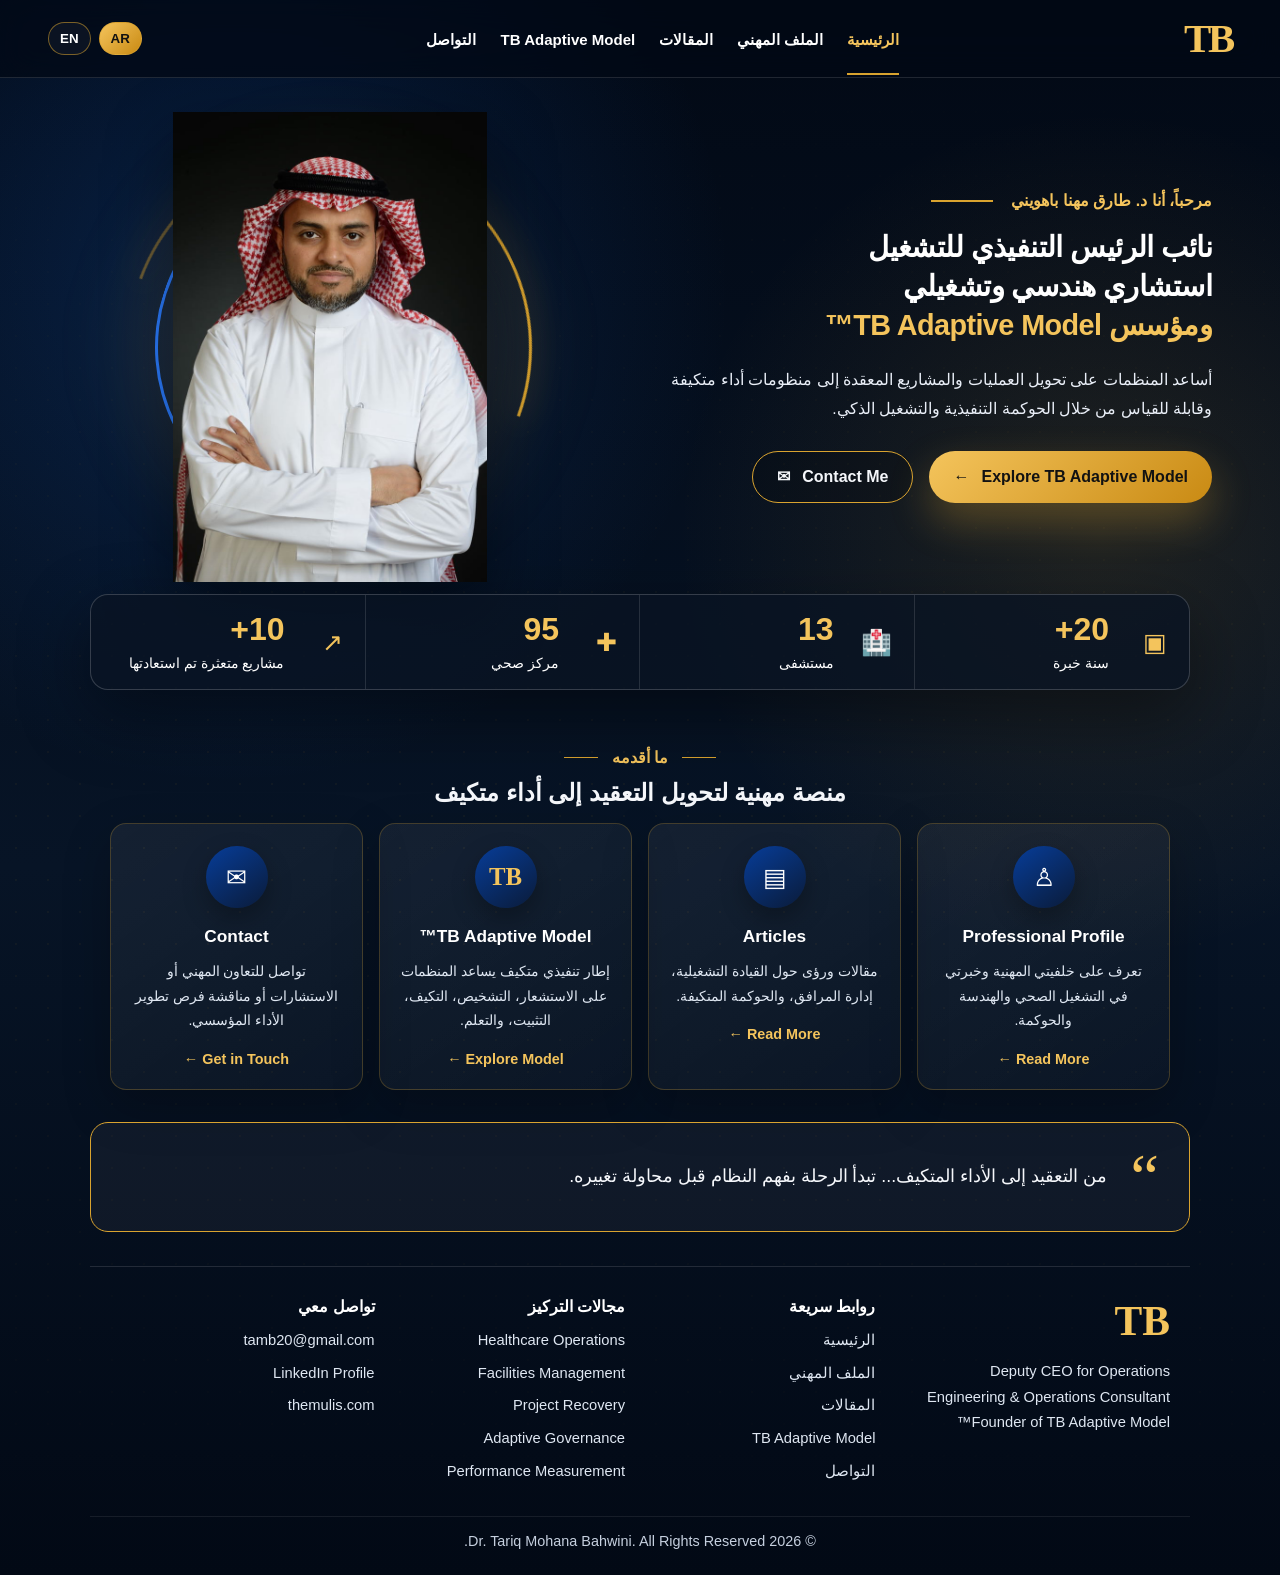
==== commit a825882a: "Add files via upload" ====
--- a/index.html
+++ b/index.html
@@ -2,6 +2,19 @@
 <header class="navbar">
   <a class="logo" href="index.html">TB</a>
   <button class="menu-btn" aria-label="Open Menu">☰</button>
-  <nav class="nav-links"><a class="active" href="index.html">الرئيسية</a><a href="about.html">الملف المهني</a><a href="articles.html">المقالات</a><a href="tb-model.html">TB Adaptive Model</a><a href="contact.html">التواصل</a></nav>
-  <div class="lang"><span>AR</span><span>|</span><span>EN</span><button>☼</button></div>
-</header><section id="home" class="hero"><div class="hero-content"><p class="hello">مرحباً، أنا د. طارق مهنا باهويني</p><h1>نائب الرئيس التنفيذي للتشغيل<br/>استشاري هندسي وتشغيلي<br/><span>ومؤسس TB Adaptive Model™</span></h1><p class="hero-text">أساعد المنظمات على تحويل العمليات والمشاريع المعقدة إلى منظومات أداء متكيفة وقابلة للقياس من خلال الحوكمة التنفيذية والتشغيل الذكي.</p><div class="hero-actions"><a href="tb-model.html" class="btn primary">Explore TB Adaptive Model <span>←</span></a><a href="contact.html" class="btn secondary">Contact Me <span>✉</span></a></div></div><div class="portrait-area"><div class="orbit orbit-one"></div><div class="orbit orbit-two"></div><div class="portrait-card"><img src="assets/portrait.png" alt="Dr. Tariq Mohana Bahwini" onerror="this.style.display='none'; this.parentElement.classList.add('no-image')" /><div class="portrait-fallback">TB</div></div></div></section><section class="stats"><article><span class="stat-icon">▣</span><strong>20+</strong><p>سنة خبرة</p></article><article><span class="stat-icon">🏥</span><strong>13</strong><p>مستشفى</p></article><article><span class="stat-icon">✚</span><strong>95</strong><p>مركز صحي</p></article><article><span class="stat-icon">↗</span><strong>10+</strong><p>مشاريع متعثرة تم استعادتها</p></article></section><section class="section-title"><p>ما أقدمه</p><h2>منصة مهنية لتحويل التعقيد إلى أداء متكيف</h2></section><section class="cards"><a class="card" href="about.html"><div class="card-icon">♙</div><h3>Professional Profile</h3><p>تعرف على خلفيتي المهنية وخبرتي في التشغيل الصحي والهندسة والحوكمة.</p><b>Read More ←</b></a><a class="card" href="articles.html"><div class="card-icon">▤</div><h3>Articles</h3><p>مقالات ورؤى حول القيادة التشغيلية، إدارة المرافق، والحوكمة المتكيفة.</p><b>Read More ←</b></a><a class="card" href="tb-model.html"><div class="card-icon tb">TB</div><h3>TB Adaptive Model™</h3><p>إطار تنفيذي متكيف يساعد المنظمات على الاستشعار، التشخيص، التكيف، التثبيت، والتعلم.</p><b>Explore Model ←</b></a><a class="card" href="contact.html"><div class="card-icon">✉</div><h3>Contact</h3><p>تواصل للتعاون المهني أو الاستشارات أو مناقشة فرص تطوير الأداء المؤسسي.</p><b>Get in Touch ←</b></a></section><section class="quote"><span>“</span><p>من التعقيد إلى الأداء المتكيف... تبدأ الرحلة بفهم النظام قبل محاولة تغييره.</p></section><footer class="footer"><div class="footer-brand"><div class="footer-logo">TB</div><p>Deputy CEO for Operations<br/>Engineering & Operations Consultant<br/>Founder of TB Adaptive Model™</p></div><div><h4>روابط سريعة</h4><a href="index.html">الرئيسية</a><a href="about.html">الملف المهني</a><a href="articles.html">المقالات</a><a href="tb-model.html">TB Adaptive Model</a><a href="contact.html">تواصل معي</a></div><div><h4>مجالات التركيز</h4><a>Healthcare Operations</a><a>Facilities Management</a><a>Project Recovery</a><a>Adaptive Governance</a><a>Performance Measurement</a></div><div><h4>تواصل معي</h4><a href="mailto:tamb20@gmail.com">tamb20@gmail.com</a><a href="https://www.linkedin.com/in/tariq-bahwini" target="_blank" rel="noreferrer">LinkedIn Profile</a><a href="https://themulis.com">themulis.com</a></div></footer><div class="copyright">© 2026 Dr. Tariq Mohana Bahwini. All Rights Reserved.</div></main><script src="script.js"></script></body></html>+  <nav class="nav-links"><a class=active href="index.html" data-i18n="navHome"></a><a  href="about.html" data-i18n="navProfile"></a><a  href="articles.html" data-i18n="navArticles"></a><a  href="tb-model.html" data-i18n="navModel"></a><a  href="contact.html" data-i18n="navContact"></a></nav>
+  <div class="lang"><button data-lang-btn="ar">AR</button><button data-lang-btn="en">EN</button></div>
+</header>
+<section id="home" class="hero"><div class="hero-content"><p class="hello" data-i18n="hello"></p><h1 data-i18n="heroTitle"></h1><p class="hero-text" data-i18n="heroText"></p><div class="hero-actions"><a href="tb-model.html" class="btn primary" data-i18n="explore"></a><a href="contact.html" class="btn secondary" data-i18n="contactMe"></a></div></div><div class="portrait-area"><div class="orbit orbit-one"></div><div class="orbit orbit-two"></div><div class="portrait-card"><img src="assets/portrait.png" alt="Dr. Tariq Mohana Bahwini" onerror="this.style.display='none'; this.parentElement.classList.add('no-image')" /><div class="portrait-fallback">TB</div></div></div></section>
+<section class="stats"><article><span class="stat-icon">▣</span><strong>20+</strong><p data-i18n="stat1"></p></article><article><span class="stat-icon">🏥</span><strong>13</strong><p data-i18n="stat2"></p></article><article><span class="stat-icon">✚</span><strong>95</strong><p data-i18n="stat3"></p></article><article><span class="stat-icon">↗</span><strong>10+</strong><p data-i18n="stat4"></p></article></section>
+<section class="section-title"><p data-i18n="what"></p><h2 data-i18n="platform"></h2></section>
+<section class="cards"><a class="card" href="about.html"><div class="card-icon">♙</div><h3 data-i18n="profileTitle"></h3><p data-i18n="profileDesc"></p><b data-i18n="readMore"></b></a><a class="card" href="articles.html"><div class="card-icon">▤</div><h3 data-i18n="articlesTitle"></h3><p data-i18n="articlesDesc"></p><b data-i18n="readMore"></b></a><a class="card" href="tb-model.html"><div class="card-icon tb">TB</div><h3 data-i18n="modelTitle"></h3><p data-i18n="modelDesc"></p><b data-i18n="exploreModel"></b></a><a class="card" href="contact.html"><div class="card-icon">✉</div><h3 data-i18n="contactTitle"></h3><p data-i18n="contactDesc"></p><b data-i18n="getTouch"></b></a></section>
+<section class="quote"><span>“</span><p data-i18n="quote"></p></section>
+<footer class="footer">
+  <div class="footer-brand"><div class="footer-logo">TB</div><p data-i18n="footerBio"></p></div>
+  <div><h4 data-i18n="footerQuick"></h4><a href="index.html" data-i18n="navHome"></a><a href="about.html" data-i18n="navProfile"></a><a href="articles.html" data-i18n="navArticles"></a><a href="tb-model.html" data-i18n="navModel"></a><a href="contact.html" data-i18n="navContact"></a></div>
+  <div><h4 data-i18n="footerFocus"></h4><a>Healthcare Operations</a><a>Facilities Management</a><a>Project Recovery</a><a>Adaptive Governance</a><a>Performance Measurement</a></div>
+  <div><h4 data-i18n="footerContact"></h4><a href="mailto:tamb20@gmail.com">tamb20@gmail.com</a><a href="https://www.linkedin.com/in/tariq-bahwini" target="_blank" rel="noreferrer">LinkedIn Profile</a><a href="https://themulis.com">themulis.com</a></div>
+</footer>
+<div class="copyright">© 2026 Dr. Tariq Mohana Bahwini. All Rights Reserved.</div>
+</main><script src="script.js"></script></body></html>
--- a/styles.css
+++ b/styles.css
@@ -1,14 +1,96 @@
-/* themulis.com — Executive homepage + full TB Adaptive Model page | Arabic font: Jannat */
-:root{--bg:#020915;--bg2:#071426;--panel:rgba(7,18,32,.80);--panel2:rgba(255,255,255,.055);--gold:#d9a32f;--gold2:#f4c45c;--blue:#0d47a1;--blue2:#2b7cff;--text:#f5f7fb;--muted:#c6d0df;--line:rgba(255,255,255,.12);--goldline:rgba(217,163,47,.55);--shadow:0 24px 70px rgba(0,0,0,.42)}
-*{box-sizing:border-box}html{scroll-behavior:smooth}body{margin:0;background:var(--bg);color:var(--text);font-family:"Jannat","Janna LT","Tajawal","Noto Kufi Arabic","Segoe UI",Tahoma,Arial,sans-serif;overflow-x:hidden}a{text-decoration:none;color:inherit}
-.site-shell{min-height:100vh;background:radial-gradient(circle at 18% 18%,rgba(21,91,190,.26),transparent 30%),radial-gradient(circle at 86% 34%,rgba(217,163,47,.13),transparent 28%),linear-gradient(180deg,#020915 0%,#071426 55%,#020915 100%);position:relative}.site-shell:before{content:"";position:absolute;inset:0;pointer-events:none;background-image:radial-gradient(rgba(217,163,47,.12) 1px,transparent 1px);background-size:32px 32px;mask-image:linear-gradient(to bottom,transparent 0%,black 55%,transparent 100%);opacity:.45}
-.navbar{position:relative;z-index:10;min-height:78px;padding:0 48px;display:grid;grid-template-columns:auto 1fr auto;align-items:center;gap:28px;border-bottom:1px solid var(--line);background:rgba(2,9,21,.72);backdrop-filter:blur(16px)}.logo{color:var(--gold2);font-family:Georgia,"Times New Roman",serif;font-size:2.55rem;font-weight:900;letter-spacing:-.08em}.nav-links{display:flex;justify-content:center;align-items:center;gap:24px}.nav-links a{color:#fff;font-weight:700;font-size:.96rem;padding:28px 0 24px;border-bottom:2px solid transparent}.nav-links a.active,.nav-links a:hover{color:var(--gold2);border-bottom-color:var(--gold)}.lang{display:flex;align-items:center;gap:9px;color:#fff;font-weight:800}.lang button{width:42px;height:42px;border-radius:50%;border:1px solid var(--goldline);color:var(--gold2);background:transparent}.menu-btn{display:none}
-.hero{position:relative;z-index:2;max-width:1200px;margin:0 auto;padding:36px 28px 18px;display:grid;grid-template-columns:1fr .9fr;gap:40px;align-items:center;min-height:520px}.hello{display:inline-flex;align-items:center;gap:18px;color:var(--gold2);font-weight:800;margin:0 0 20px}.hello:after{content:"";display:inline-block;width:62px;height:2px;background:var(--gold)}.hero h1{margin:0;color:#fff;font-size:clamp(2rem,3.1vw,3.35rem);line-height:1.28;letter-spacing:-.03em;font-weight:900}.hero h1 span{color:var(--gold2)}.hero-text{max-width:620px;margin:24px 0 0;color:#e9eef7;line-height:1.9;font-size:1.03rem}.hero-actions{display:flex;gap:18px;flex-wrap:wrap;margin-top:34px}.btn{min-height:58px;padding:0 28px;border-radius:999px;display:inline-flex;align-items:center;justify-content:center;gap:14px;font-weight:900}.btn.primary{background:linear-gradient(135deg,#f4c45c,#c98a13);color:#121212;box-shadow:0 18px 42px rgba(217,163,47,.32)}.btn.secondary{border:1px solid var(--gold);background:rgba(0,0,0,.16)}
-.portrait-area{position:relative;min-height:500px;display:grid;place-items:center}.orbit{position:absolute;border-radius:50%;pointer-events:none}.orbit-one{width:430px;height:430px;border:3px solid transparent;border-right-color:var(--gold);border-top-color:rgba(217,163,47,.45);transform:rotate(-25deg);filter:drop-shadow(0 0 14px rgba(217,163,47,.5))}.orbit-two{width:370px;height:370px;border:3px solid transparent;border-left-color:var(--blue2);border-bottom-color:rgba(43,124,255,.45);transform:rotate(18deg)}.portrait-card{position:relative;z-index:2;width:380px;height:500px;display:flex;justify-content:center;align-items:flex-end;overflow:hidden}.portrait-card img{max-width:100%;max-height:100%;object-fit:contain;object-position:center bottom;filter:drop-shadow(0 28px 34px rgba(0,0,0,.45))}.portrait-fallback{display:none;width:260px;height:260px;border-radius:50%;border:1px solid var(--goldline);place-items:center;font-family:Georgia,serif;font-size:6rem;color:var(--gold2);background:rgba(255,255,255,.06)}.no-image .portrait-fallback{display:grid}
-.stats{position:relative;z-index:3;max-width:1100px;margin:-4px auto 40px;display:grid;grid-template-columns:repeat(4,1fr);gap:0;border:1px solid rgba(255,255,255,.18);border-radius:18px;background:rgba(9,20,35,.78);box-shadow:var(--shadow);overflow:hidden}.stats article{min-height:102px;display:grid;grid-template-columns:50px auto;align-items:center;gap:10px;padding:20px 24px;border-left:1px solid rgba(255,255,255,.12)}.stats article:last-child{border-left:none}.stat-icon{grid-row:span 2;color:var(--gold2);font-size:1.7rem}.stats strong{color:var(--gold2);font-size:2.2rem;line-height:1}.stats p{margin:0;color:#fff;font-size:.9rem}
-.section-title{position:relative;z-index:2;text-align:center;padding:26px 20px 18px}.section-title p{color:var(--gold2);font-weight:900;margin:0;display:inline-flex;align-items:center;gap:14px}.section-title p:before,.section-title p:after{content:"";width:34px;height:1px;background:var(--gold)}.section-title h2{margin:14px 0 0;font-size:clamp(1.55rem,2.2vw,2.25rem)}.cards{position:relative;z-index:2;max-width:1100px;margin:0 auto;padding:0 20px 36px;display:grid;grid-template-columns:repeat(4,1fr);gap:18px}.card{min-height:270px;padding:28px 24px;border-radius:16px;background:linear-gradient(145deg,rgba(255,255,255,.06),rgba(255,255,255,.025));border:1px solid rgba(217,163,47,.25);box-shadow:0 18px 48px rgba(0,0,0,.24);transition:.25s ease}.card:hover{transform:translateY(-6px);border-color:var(--gold)}.card-icon{width:72px;height:72px;border-radius:50%;margin:0 auto 22px;display:grid;place-items:center;background:linear-gradient(145deg,#073d99,#0a1b39);color:#fff;font-size:1.8rem;box-shadow:0 10px 24px rgba(0,0,0,.28)}.card-icon.tb{color:var(--gold2);font-family:Georgia,serif;font-weight:900}.card h3{margin:0 0 14px;text-align:center;color:#fff;font-size:1.22rem}.card p{color:#dfe7f2;line-height:1.9;text-align:center;margin:0 0 22px;font-size:.95rem}.card b{color:var(--gold2);display:block;text-align:center}
-.quote{position:relative;z-index:2;max-width:1100px;margin:0 auto 38px;padding:26px 34px;border:1px solid var(--gold);border-radius:18px;background:rgba(255,255,255,.045);display:flex;align-items:center;gap:28px}.quote span{color:var(--gold2);font-size:5rem;font-family:Georgia,serif;line-height:1}.quote p{margin:0;font-size:1.3rem;line-height:1.8}
-.footer{position:relative;z-index:2;max-width:1100px;margin:0 auto;padding:34px 20px 26px;border-top:1px solid var(--line);display:grid;grid-template-columns:1.2fr 1fr 1fr 1.2fr;gap:34px}.footer-logo{color:var(--gold2);font-family:Georgia,serif;font-size:3rem;font-weight:900;margin-bottom:16px}.footer p,.footer a{color:#dfe7f2;line-height:1.8;display:block;margin:8px 0}.footer h4{margin:0 0 14px;color:#fff}.copyright{position:relative;z-index:2;max-width:1100px;margin:0 auto;padding:18px 20px 28px;text-align:center;border-top:1px solid rgba(255,255,255,.08);color:var(--muted)}
-.inner-page{max-width:1120px;margin:0 auto;padding:42px 22px;position:relative;z-index:2}.inner-card{background:var(--panel);border:1px solid rgba(217,163,47,.23);border-radius:20px;padding:34px;box-shadow:var(--shadow);margin-bottom:22px}.inner-card h1{margin:0 0 18px;color:var(--gold2);font-size:2.25rem}.inner-grid{display:grid;grid-template-columns:1fr 1fr;gap:18px}.info-box{background:var(--panel2);border:1px solid rgba(255,255,255,.12);border-radius:16px;padding:20px}.info-box h2,.info-box h3{margin-top:0;color:var(--gold2)}.info-box p,.info-box li{color:#e7edf7;line-height:1.8}.back{display:inline-flex;padding:10px 16px;border-radius:999px;color:#111;background:linear-gradient(135deg,#f4c45c,#c98a13);font-weight:900;margin-bottom:18px}.process{display:grid;grid-template-columns:repeat(5,1fr);gap:12px;margin-top:20px}.process article{background:var(--panel2);border:1px solid rgba(217,163,47,.22);border-radius:16px;padding:16px;text-align:center}.process strong{width:46px;height:46px;display:grid;place-items:center;margin:0 auto 12px;border-radius:50%;color:#111;background:linear-gradient(135deg,#f4c45c,#c98a13)}.article-list{display:grid;grid-template-columns:repeat(3,1fr);gap:18px}.article-list .info-box small{color:var(--gold2);font-weight:900}.badges{display:flex;flex-wrap:wrap;gap:10px}.badge{border:1px solid rgba(217,163,47,.32);border-radius:999px;padding:8px 12px;background:rgba(255,255,255,.05);color:#fff;font-weight:800}
-@media(max-width:980px){.navbar{padding:0 20px;grid-template-columns:auto auto}.menu-btn{display:block;border:1px solid var(--line);background:rgba(255,255,255,.05);color:#fff;border-radius:10px;padding:9px 12px;font-size:1.2rem}.nav-links{display:none;position:absolute;top:78px;left:16px;right:16px;background:rgba(2,9,21,.96);border:1px solid var(--line);border-radius:16px;padding:14px}.nav-links.open{display:grid;gap:4px}.nav-links a{padding:14px}.lang{display:none}.hero{grid-template-columns:1fr;text-align:center;padding-top:34px}.hello{justify-content:center}.hero-actions{justify-content:center}.portrait-area{min-height:390px}.portrait-card{width:310px;height:390px}.orbit-one{width:330px;height:330px}.orbit-two{width:285px;height:285px}.stats{grid-template-columns:1fr 1fr;margin:10px 20px 30px}.cards{grid-template-columns:1fr 1fr}.footer{grid-template-columns:1fr 1fr}.inner-grid,.process,.article-list{grid-template-columns:1fr}}
-@media(max-width:600px){.hero h1{font-size:2rem}.stats,.cards,.footer{grid-template-columns:1fr}.stats article{border-left:0;border-bottom:1px solid rgba(255,255,255,.12)}.stats article:last-child{border-bottom:0}.quote{margin:0 20px 30px;padding:22px;display:block;text-align:center}.quote span{font-size:3.5rem}.quote p{font-size:1.05rem}.inner-card{padding:22px}}
+/* themulis.com — Bilingual Executive Website | Arabic font preference: Jannat */
+:root{
+  --bg:#020915;--bg2:#071426;--panel:rgba(7,18,32,.80);--panel2:rgba(255,255,255,.055);
+  --gold:#d9a32f;--gold2:#f4c45c;--blue:#0d47a1;--blue2:#2b7cff;
+  --text:#f5f7fb;--muted:#c6d0df;--line:rgba(255,255,255,.12);
+  --goldline:rgba(217,163,47,.55);--shadow:0 24px 70px rgba(0,0,0,.42);
+}
+*{box-sizing:border-box}
+html{scroll-behavior:smooth}
+body{
+  margin:0;background:var(--bg);color:var(--text);
+  font-family:"Jannat","Janna LT","Tajawal","Noto Kufi Arabic","Segoe UI",Tahoma,Arial,sans-serif;
+  overflow-x:hidden;
+}
+html[lang="en"] body{font-family:"Inter","Segoe UI",Arial,sans-serif}
+html[dir="ltr"] .rtl-only{display:none}
+html[dir="rtl"] .ltr-only{display:none}
+a{text-decoration:none;color:inherit}
+.site-shell{
+  min-height:100vh;
+  background:
+    radial-gradient(circle at 18% 18%,rgba(21,91,190,.26),transparent 30%),
+    radial-gradient(circle at 86% 34%,rgba(217,163,47,.13),transparent 28%),
+    linear-gradient(180deg,#020915 0%,#071426 55%,#020915 100%);
+  position:relative;
+}
+.site-shell:before{
+  content:"";position:absolute;inset:0;pointer-events:none;
+  background-image:radial-gradient(rgba(217,163,47,.12) 1px,transparent 1px);
+  background-size:32px 32px;mask-image:linear-gradient(to bottom,transparent 0%,black 55%,transparent 100%);opacity:.45
+}
+.navbar{
+  position:relative;z-index:10;min-height:78px;padding:0 48px;display:grid;
+  grid-template-columns:auto 1fr auto;align-items:center;gap:28px;border-bottom:1px solid var(--line);
+  background:rgba(2,9,21,.72);backdrop-filter:blur(16px)
+}
+.logo{color:var(--gold2);font-family:Georgia,"Times New Roman",serif;font-size:2.55rem;font-weight:900;letter-spacing:-.08em}
+.nav-links{display:flex;justify-content:center;align-items:center;gap:24px}
+.nav-links a{color:#fff;font-weight:700;font-size:.94rem;padding:28px 0 24px;border-bottom:2px solid transparent}
+.nav-links a.active,.nav-links a:hover{color:var(--gold2);border-bottom-color:var(--gold)}
+.lang{display:flex;align-items:center;gap:8px;color:#fff;font-weight:900}
+.lang button{
+  border:1px solid var(--goldline);background:rgba(255,255,255,.04);color:#fff;border-radius:999px;
+  padding:8px 11px;cursor:pointer;font-weight:900
+}
+.lang button.active{background:linear-gradient(135deg,#f4c45c,#c98a13);color:#111}
+.menu-btn{display:none}
+.hero{
+  position:relative;z-index:2;max-width:1200px;margin:0 auto;padding:34px 28px 16px;
+  display:grid;grid-template-columns:1fr .9fr;gap:38px;align-items:center;min-height:500px
+}
+.hello{display:inline-flex;align-items:center;gap:18px;color:var(--gold2);font-weight:800;margin:0 0 18px}
+.hello:after{content:"";display:inline-block;width:62px;height:2px;background:var(--gold)}
+.hero h1{margin:0;color:#fff;font-size:clamp(1.65rem,2.25vw,2.55rem);line-height:1.35;letter-spacing:-.02em;font-weight:900}
+.hero h1 span{color:var(--gold2)}
+.hero-text{max-width:620px;margin:20px 0 0;color:#e9eef7;line-height:1.85;font-size:.98rem}
+.hero-actions{display:flex;gap:16px;flex-wrap:wrap;margin-top:28px}
+.btn{min-height:52px;padding:0 24px;border-radius:999px;display:inline-flex;align-items:center;justify-content:center;gap:12px;font-weight:900}
+.btn.primary{background:linear-gradient(135deg,#f4c45c,#c98a13);color:#121212;box-shadow:0 18px 42px rgba(217,163,47,.32)}
+.btn.secondary{border:1px solid var(--gold);background:rgba(0,0,0,.16)}
+.portrait-area{position:relative;min-height:470px;display:grid;place-items:center;isolation:isolate}
+.portrait-area:before{
+  content:"";position:absolute;width:430px;height:430px;border-radius:50%;
+  background:radial-gradient(circle,rgba(43,124,255,.28) 0%,rgba(217,163,47,.16) 45%,transparent 75%);
+  filter:blur(34px);z-index:-3
+}
+.orbit{position:absolute;border-radius:50%;pointer-events:none}
+.orbit-one{width:405px;height:405px;border:3px solid transparent;border-right-color:var(--gold);border-top-color:rgba(217,163,47,.45);transform:rotate(-25deg);filter:drop-shadow(0 0 14px rgba(217,163,47,.5))}
+.orbit-two{width:350px;height:350px;border:3px solid transparent;border-left-color:var(--blue2);border-bottom-color:rgba(43,124,255,.45);transform:rotate(18deg)}
+.portrait-card{position:relative;z-index:2;width:360px;height:470px;display:flex;justify-content:center;align-items:flex-end;overflow:visible}
+.portrait-card:after{
+  content:"";position:absolute;bottom:20px;width:72%;height:18px;background:rgba(0,0,0,.45);filter:blur(16px);border-radius:50%;z-index:-1
+}
+.portrait-card img{max-width:100%;max-height:100%;object-fit:contain;object-position:center bottom;filter:drop-shadow(0 28px 34px rgba(0,0,0,.45))}
+.portrait-fallback{display:none;width:250px;height:250px;border-radius:50%;border:1px solid var(--goldline);place-items:center;font-family:Georgia,serif;font-size:6rem;color:var(--gold2);background:rgba(255,255,255,.06)}
+.no-image .portrait-fallback{display:grid}
+.stats{position:relative;z-index:3;max-width:1100px;margin:-4px auto 34px;display:grid;grid-template-columns:repeat(4,1fr);gap:0;border:1px solid rgba(255,255,255,.18);border-radius:18px;background:rgba(9,20,35,.78);box-shadow:var(--shadow);overflow:hidden}
+.stats article{min-height:94px;display:grid;grid-template-columns:48px auto;align-items:center;gap:10px;padding:18px 22px;border-inline-start:1px solid rgba(255,255,255,.12)}
+.stats article:first-child{border-inline-start:none}.stat-icon{grid-row:span 2;color:var(--gold2);font-size:1.55rem}.stats strong{color:var(--gold2);font-size:2rem;line-height:1}.stats p{margin:0;color:#fff;font-size:.86rem}
+.section-title{position:relative;z-index:2;text-align:center;padding:20px 20px 16px}.section-title p{color:var(--gold2);font-weight:900;margin:0;display:inline-flex;align-items:center;gap:14px}.section-title p:before,.section-title p:after{content:"";width:34px;height:1px;background:var(--gold)}.section-title h2{margin:12px 0 0;font-size:clamp(1.35rem,1.85vw,1.9rem)}
+.cards{position:relative;z-index:2;max-width:1100px;margin:0 auto;padding:0 20px 32px;display:grid;grid-template-columns:repeat(4,1fr);gap:16px}
+.card{min-height:238px;padding:22px 20px;border-radius:16px;background:linear-gradient(145deg,rgba(255,255,255,.06),rgba(255,255,255,.025));border:1px solid rgba(217,163,47,.25);box-shadow:0 18px 48px rgba(0,0,0,.24);transition:.25s ease}
+.card:hover{transform:translateY(-5px);border-color:var(--gold)}
+.card-icon{width:62px;height:62px;border-radius:50%;margin:0 auto 18px;display:grid;place-items:center;background:linear-gradient(145deg,#073d99,#0a1b39);color:#fff;font-size:1.55rem;box-shadow:0 10px 24px rgba(0,0,0,.28)}
+.card-icon.tb{color:var(--gold2);font-family:Georgia,serif;font-weight:900}
+.card h3{margin:0 0 12px;text-align:center;color:#fff;font-size:1.08rem}
+.card p{color:#dfe7f2;line-height:1.75;text-align:center;margin:0 0 18px;font-size:.88rem}
+.card b{color:var(--gold2);display:block;text-align:center;font-size:.9rem}
+.quote{position:relative;z-index:2;max-width:1100px;margin:0 auto 34px;padding:22px 30px;border:1px solid var(--gold);border-radius:18px;background:rgba(255,255,255,.045);display:flex;align-items:center;gap:24px}.quote span{color:var(--gold2);font-size:4rem;font-family:Georgia,serif;line-height:1}.quote p{margin:0;font-size:1.1rem;line-height:1.75}
+.footer{position:relative;z-index:2;max-width:1100px;margin:0 auto;padding:30px 20px 24px;border-top:1px solid var(--line);display:grid;grid-template-columns:1.2fr 1fr 1fr 1.2fr;gap:30px}.footer-logo{color:var(--gold2);font-family:Georgia,serif;font-size:2.6rem;font-weight:900;margin-bottom:14px}.footer p,.footer a{color:#dfe7f2;line-height:1.75;display:block;margin:7px 0;font-size:.92rem}.footer h4{margin:0 0 12px;color:#fff}.copyright{position:relative;z-index:2;max-width:1100px;margin:0 auto;padding:16px 20px 26px;text-align:center;border-top:1px solid rgba(255,255,255,.08);color:var(--muted);font-size:.9rem}
+.inner-page{max-width:1120px;margin:0 auto;padding:38px 22px;position:relative;z-index:2}.inner-card{background:var(--panel);border:1px solid rgba(217,163,47,.23);border-radius:20px;padding:30px;box-shadow:var(--shadow);margin-bottom:22px}.inner-card h1{margin:0 0 18px;color:var(--gold2);font-size:2rem}
+.inner-grid{display:grid;grid-template-columns:1fr 1fr;gap:18px}.info-box{background:var(--panel2);border:1px solid rgba(255,255,255,.12);border-radius:16px;padding:20px}.info-box h2,.info-box h3{margin-top:0;color:var(--gold2)}.info-box p,.info-box li{color:#e7edf7;line-height:1.75;font-size:.95rem}.back{display:inline-flex;padding:10px 16px;border-radius:999px;color:#111;background:linear-gradient(135deg,#f4c45c,#c98a13);font-weight:900;margin-bottom:18px}
+.process{display:grid;grid-template-columns:repeat(5,1fr);gap:12px;margin-top:20px}.process article{background:var(--panel2);border:1px solid rgba(217,163,47,.22);border-radius:16px;padding:16px;text-align:center}.process strong{width:46px;height:46px;display:grid;place-items:center;margin:0 auto 12px;border-radius:50%;color:#111;background:linear-gradient(135deg,#f4c45c,#c98a13)}
+.article-list{display:grid;grid-template-columns:repeat(3,1fr);gap:18px}.article-list .info-box small{color:var(--gold2);font-weight:900}.badges{display:flex;flex-wrap:wrap;gap:10px}.badge{border:1px solid rgba(217,163,47,.32);border-radius:999px;padding:8px 12px;background:rgba(255,255,255,.05);color:#fff;font-weight:800}
+@media(max-width:980px){.navbar{padding:0 20px;grid-template-columns:auto auto}.menu-btn{display:block;border:1px solid var(--line);background:rgba(255,255,255,.05);color:#fff;border-radius:10px;padding:9px 12px;font-size:1.2rem}.nav-links{display:none;position:absolute;top:78px;left:16px;right:16px;background:rgba(2,9,21,.96);border:1px solid var(--line);border-radius:16px;padding:14px}.nav-links.open{display:grid;gap:4px}.nav-links a{padding:14px}.lang{position:absolute;inset-inline-end:74px}.hero{grid-template-columns:1fr;text-align:center;padding-top:30px}.hello{justify-content:center}.hero-actions{justify-content:center}.portrait-area{min-height:370px}.portrait-card{width:300px;height:370px}.orbit-one{width:315px;height:315px}.orbit-two{width:275px;height:275px}.stats{grid-template-columns:1fr 1fr;margin:10px 20px 30px}.cards{grid-template-columns:1fr 1fr}.footer{grid-template-columns:1fr 1fr}.inner-grid,.process,.article-list{grid-template-columns:1fr}}
+@media(max-width:600px){.hero h1{font-size:1.75rem}.hero-text{font-size:.92rem}.stats,.cards,.footer{grid-template-columns:1fr}.stats article{border-inline-start:0;border-bottom:1px solid rgba(255,255,255,.12)}.stats article:last-child{border-bottom:0}.quote{margin:0 20px 30px;padding:20px;display:block;text-align:center}.quote span{font-size:3rem}.quote p{font-size:1rem}.inner-card{padding:22px}.lang{display:none}}
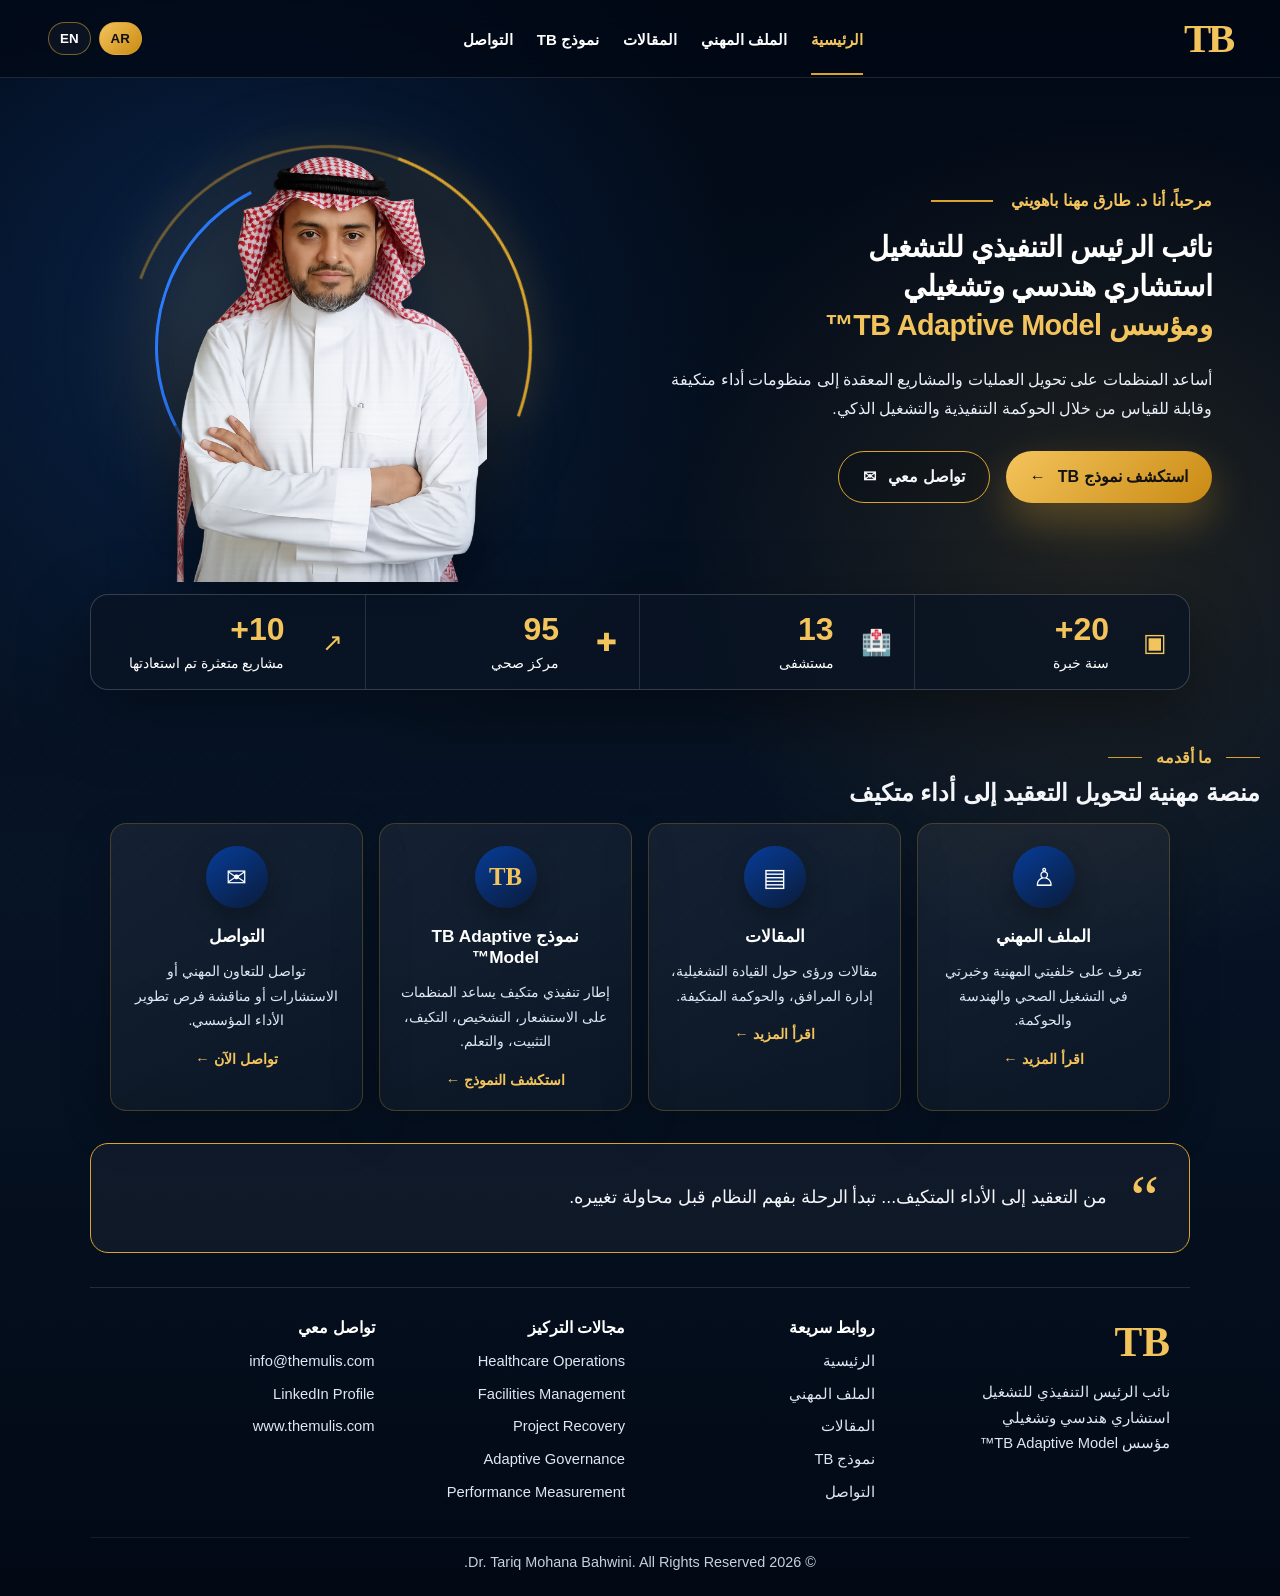
==== commit 8f406e13: "Update index.html" ====
--- a/index.html
+++ b/index.html
@@ -14,7 +14,7 @@
   <div class="footer-brand"><div class="footer-logo">TB</div><p data-i18n="footerBio"></p></div>
   <div><h4 data-i18n="footerQuick"></h4><a href="index.html" data-i18n="navHome"></a><a href="about.html" data-i18n="navProfile"></a><a href="articles.html" data-i18n="navArticles"></a><a href="tb-model.html" data-i18n="navModel"></a><a href="contact.html" data-i18n="navContact"></a></div>
   <div><h4 data-i18n="footerFocus"></h4><a>Healthcare Operations</a><a>Facilities Management</a><a>Project Recovery</a><a>Adaptive Governance</a><a>Performance Measurement</a></div>
-  <div><h4 data-i18n="footerContact"></h4><a href="mailto:tamb20@gmail.com">tamb20@gmail.com</a><a href="https://www.linkedin.com/in/tariq-bahwini" target="_blank" rel="noreferrer">LinkedIn Profile</a><a href="https://themulis.com">themulis.com</a></div>
+  <div><h4 data-i18n="footerContact"></h4><a href="mailto:info@themulis.com">info@themulis.com</a><a href="https://www.linkedin.com/in/tariq-bahwini" target="_blank" rel="noreferrer">LinkedIn Profile</a><a href="https://www.themulis.com">www.themulis.com</a></div>
 </footer>
 <div class="copyright">© 2026 Dr. Tariq Mohana Bahwini. All Rights Reserved.</div>
-</main><script src="script.js"></script></body></html>+</main><script src="script.js"></script></body></html>
--- a/styles.css
+++ b/styles.css
@@ -94,3 +94,193 @@
 .article-list{display:grid;grid-template-columns:repeat(3,1fr);gap:18px}.article-list .info-box small{color:var(--gold2);font-weight:900}.badges{display:flex;flex-wrap:wrap;gap:10px}.badge{border:1px solid rgba(217,163,47,.32);border-radius:999px;padding:8px 12px;background:rgba(255,255,255,.05);color:#fff;font-weight:800}
 @media(max-width:980px){.navbar{padding:0 20px;grid-template-columns:auto auto}.menu-btn{display:block;border:1px solid var(--line);background:rgba(255,255,255,.05);color:#fff;border-radius:10px;padding:9px 12px;font-size:1.2rem}.nav-links{display:none;position:absolute;top:78px;left:16px;right:16px;background:rgba(2,9,21,.96);border:1px solid var(--line);border-radius:16px;padding:14px}.nav-links.open{display:grid;gap:4px}.nav-links a{padding:14px}.lang{position:absolute;inset-inline-end:74px}.hero{grid-template-columns:1fr;text-align:center;padding-top:30px}.hello{justify-content:center}.hero-actions{justify-content:center}.portrait-area{min-height:370px}.portrait-card{width:300px;height:370px}.orbit-one{width:315px;height:315px}.orbit-two{width:275px;height:275px}.stats{grid-template-columns:1fr 1fr;margin:10px 20px 30px}.cards{grid-template-columns:1fr 1fr}.footer{grid-template-columns:1fr 1fr}.inner-grid,.process,.article-list{grid-template-columns:1fr}}
 @media(max-width:600px){.hero h1{font-size:1.75rem}.hero-text{font-size:.92rem}.stats,.cards,.footer{grid-template-columns:1fr}.stats article{border-inline-start:0;border-bottom:1px solid rgba(255,255,255,.12)}.stats article:last-child{border-bottom:0}.quote{margin:0 20px 30px;padding:20px;display:block;text-align:center}.quote span{font-size:3rem}.quote p{font-size:1rem}.inner-card{padding:22px}.lang{display:none}}
+
+
+/* === Added: ATS-style professional profile + article system === */
+.ats-profile{
+  display:grid;
+  gap:18px;
+}
+.ats-header{
+  background:linear-gradient(145deg,rgba(255,255,255,.065),rgba(255,255,255,.025));
+  border:1px solid rgba(217,163,47,.28);
+  border-radius:18px;
+  padding:24px;
+}
+.ats-header h2{
+  margin:0 0 8px;
+  color:#fff;
+  font-size:1.45rem;
+}
+.ats-header p{
+  color:#dfe7f2;
+  line-height:1.75;
+  margin:.35rem 0;
+}
+.ats-section{
+  background:var(--panel2);
+  border:1px solid rgba(255,255,255,.12);
+  border-radius:16px;
+  padding:20px;
+}
+.ats-section h3{
+  color:var(--gold2);
+  margin-top:0;
+}
+.ats-columns{
+  display:grid;
+  grid-template-columns:1fr 1fr;
+  gap:18px;
+}
+.ats-section ul{
+  margin:0;
+  padding-inline-start:20px;
+}
+.ats-section li{
+  color:#e7edf7;
+  line-height:1.75;
+  font-size:.95rem;
+}
+.article-index{
+  display:grid;
+  grid-template-columns:repeat(3,1fr);
+  gap:18px;
+  margin-top:20px;
+}
+.article-card{
+  background:linear-gradient(145deg,rgba(255,255,255,.06),rgba(255,255,255,.025));
+  border:1px solid rgba(217,163,47,.25);
+  border-radius:18px;
+  padding:22px;
+  min-height:230px;
+  display:flex;
+  flex-direction:column;
+  justify-content:space-between;
+}
+.article-card small{
+  color:var(--gold2);
+  font-weight:900;
+}
+.article-card h3{
+  color:#fff;
+  margin:10px 0;
+}
+.article-card p{
+  color:#dfe7f2;
+  line-height:1.7;
+}
+.article-card a{
+  color:var(--gold2);
+  font-weight:900;
+}
+.article-meta{
+  color:var(--muted);
+  font-size:.92rem;
+  margin-bottom:18px;
+}
+.article-body{
+  max-width:900px;
+  margin:0 auto;
+}
+.article-body h1{
+  color:var(--gold2);
+  font-size:2.2rem;
+}
+.article-body h2{
+  color:var(--gold2);
+  margin-top:28px;
+}
+.article-body p,.article-body li{
+  color:#e7edf7;
+  line-height:1.9;
+  font-size:1rem;
+}
+.article-body blockquote{
+  border-inline-start:4px solid var(--gold);
+  margin:24px 0;
+  padding:16px 20px;
+  background:rgba(255,255,255,.045);
+  border-radius:12px;
+  color:#fff;
+}
+.article-actions{
+  display:flex;
+  gap:12px;
+  flex-wrap:wrap;
+  margin-top:28px;
+}
+@media(max-width:980px){
+  .ats-columns,.article-index{grid-template-columns:1fr}
+}
+
+
+/* === Full language separation update === */
+html[lang="ar"] body,
+html[dir="rtl"] body{
+  direction: rtl;
+  text-align: right;
+  font-family:"Jannat","Janna LT","Tajawal","Noto Kufi Arabic","Segoe UI",Tahoma,Arial,sans-serif;
+}
+
+html[lang="en"] body,
+html[dir="ltr"] body{
+  direction: ltr;
+  text-align: left;
+  font-family:"Inter","Segoe UI",Arial,sans-serif;
+}
+
+html[dir="rtl"] .info-box,
+html[dir="rtl"] .ats-section,
+html[dir="rtl"] .article-card,
+html[dir="rtl"] .article-body{
+  text-align:right;
+  direction:rtl;
+}
+
+html[dir="ltr"] .info-box,
+html[dir="ltr"] .ats-section,
+html[dir="ltr"] .article-card,
+html[dir="ltr"] .article-body{
+  text-align:left;
+  direction:ltr;
+}
+
+html[dir="rtl"] ul,
+html[dir="rtl"] ol{
+  padding-right:22px;
+  padding-left:0;
+}
+
+html[dir="ltr"] ul,
+html[dir="ltr"] ol{
+  padding-left:22px;
+  padding-right:0;
+}
+
+html[dir="rtl"] .hero-content,
+html[dir="rtl"] .section-title,
+html[dir="rtl"] .card,
+html[dir="rtl"] .quote,
+html[dir="rtl"] .footer{
+  text-align:right;
+}
+
+html[dir="ltr"] .hero-content,
+html[dir="ltr"] .section-title,
+html[dir="ltr"] .card,
+html[dir="ltr"] .quote,
+html[dir="ltr"] .footer{
+  text-align:left;
+}
+
+html[dir="rtl"] .card h3,
+html[dir="rtl"] .card p,
+html[dir="rtl"] .card b{
+  text-align:center;
+}
+
+html[dir="ltr"] .card h3,
+html[dir="ltr"] .card p,
+html[dir="ltr"] .card b{
+  text-align:center;
+}
